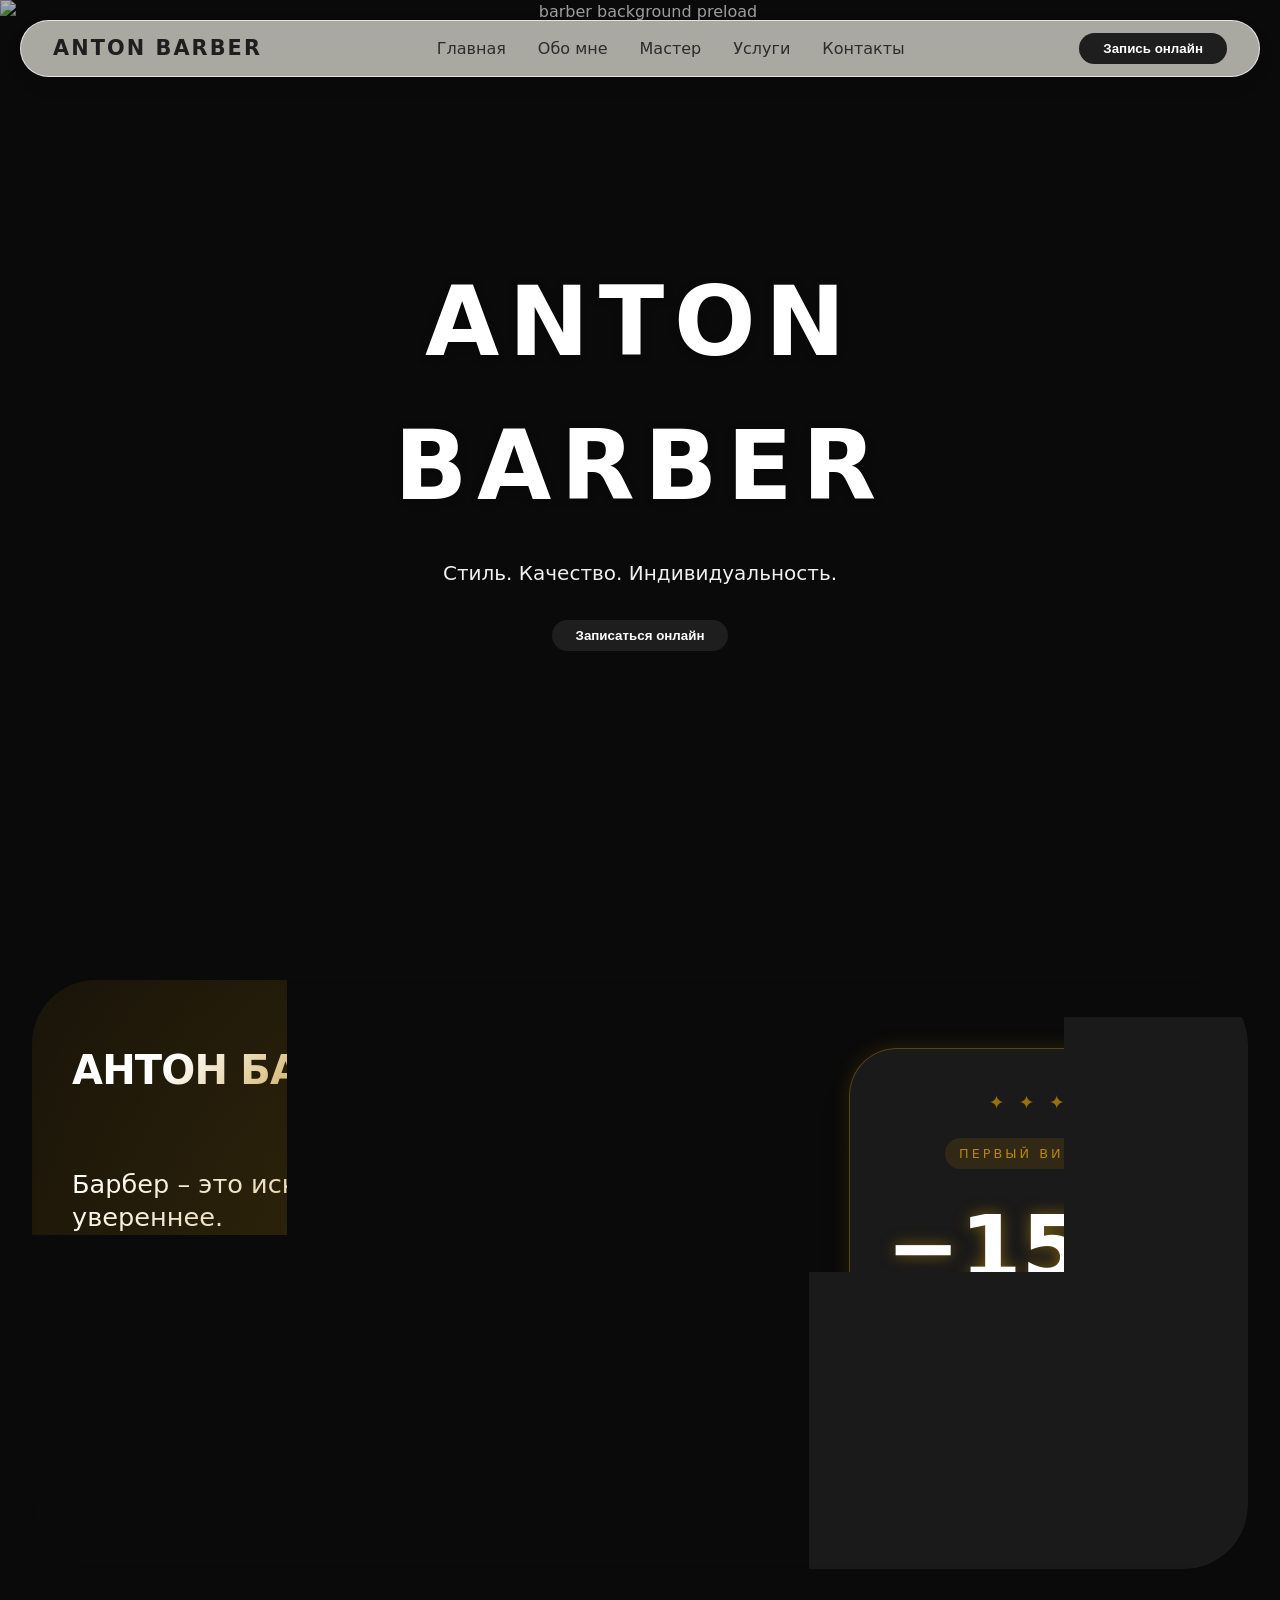
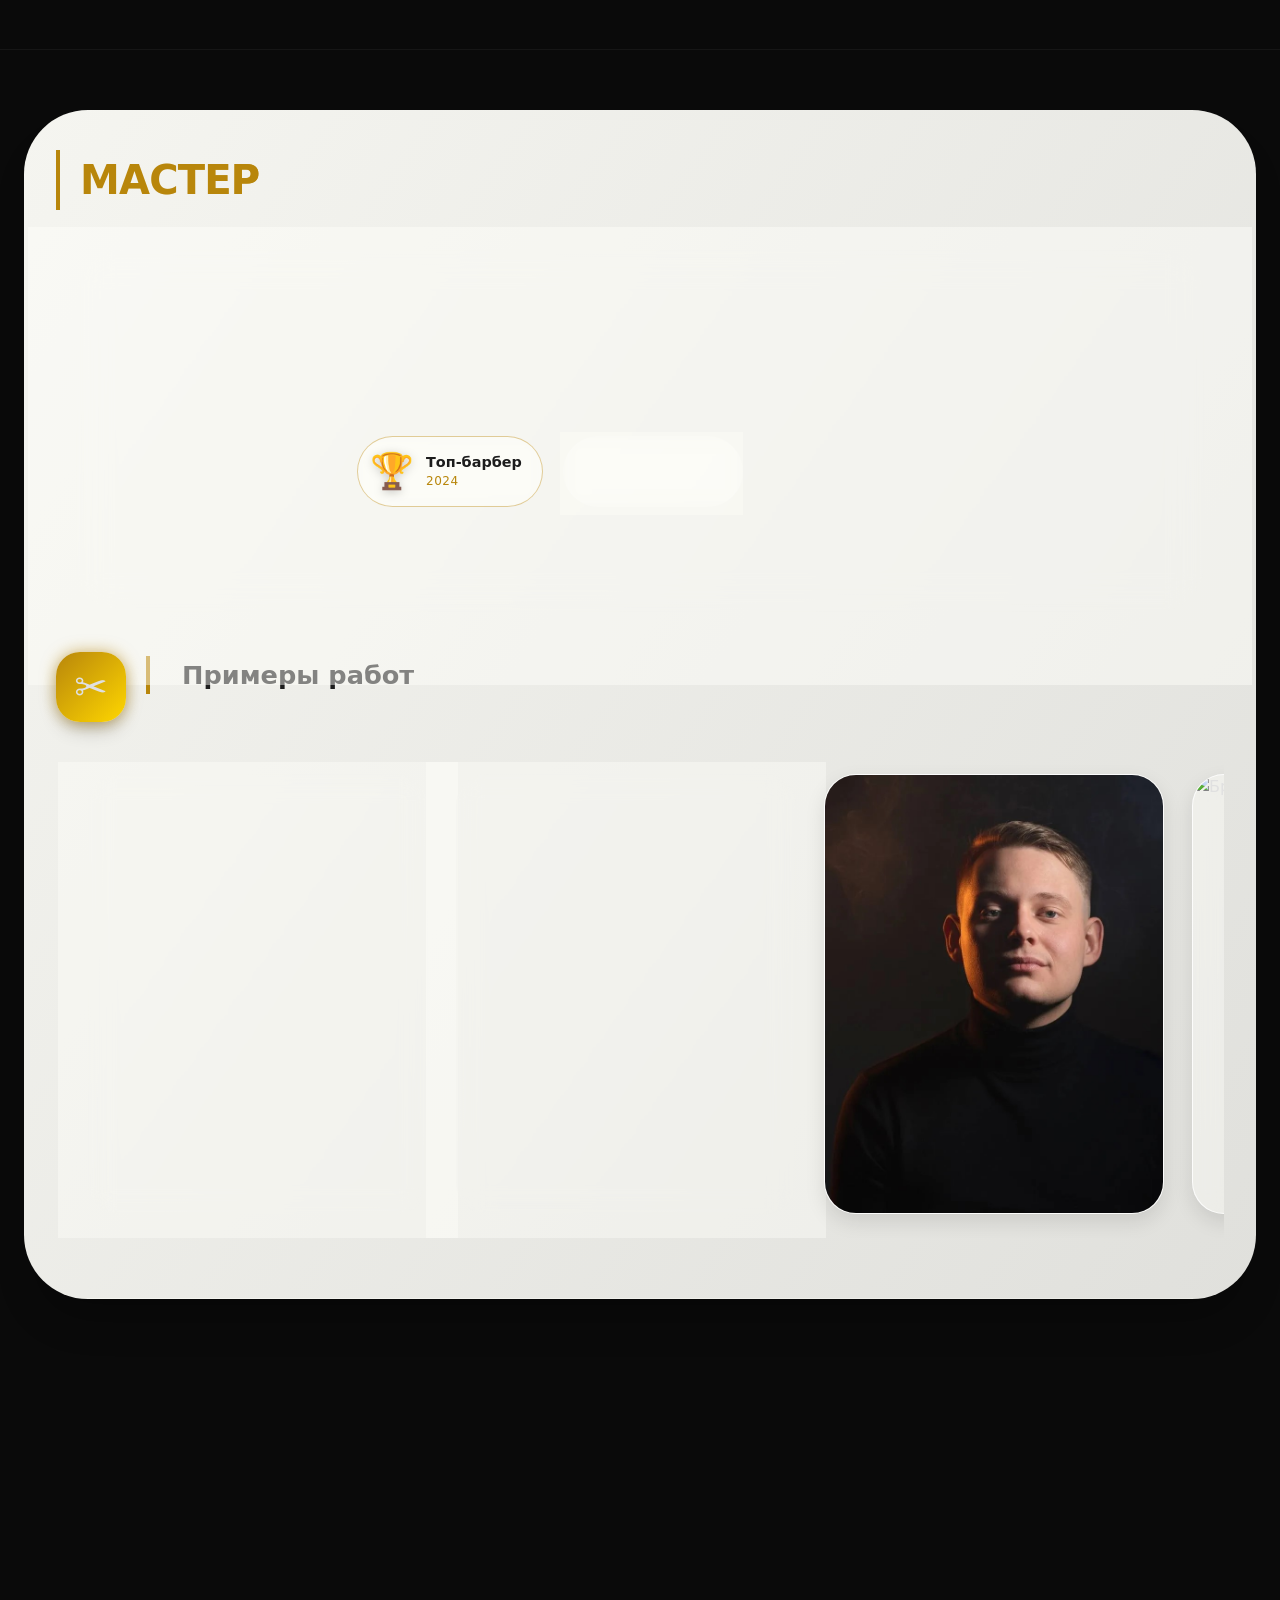
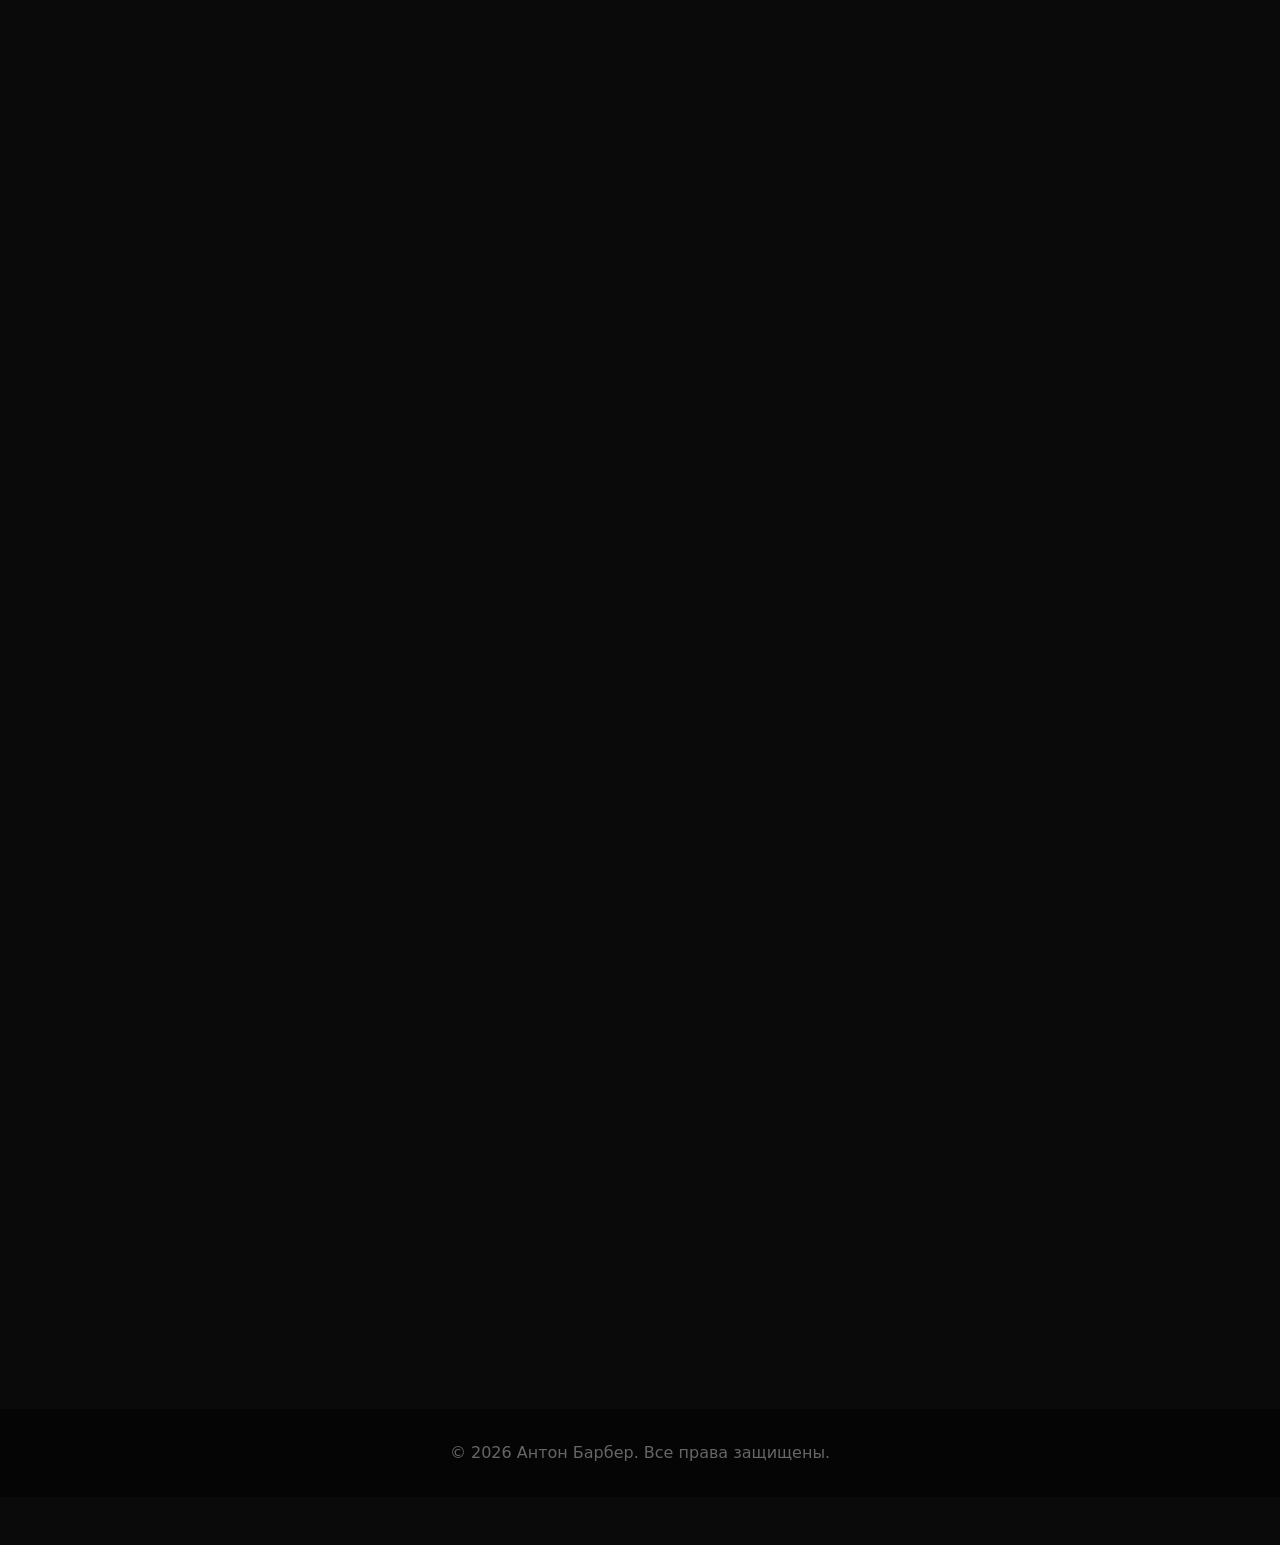
==== index.html @ 04557020 "Весь сайт" ====
<!DOCTYPE html>
<html lang="ru">
<head>
    <meta charset="UTF-8">
    <meta name="viewport" content="width=device-width, initial-scale=1.0, viewport-fit=cover">
    <title>Антон Барбер | Премиум стрижки</title>
    <meta name="description" content="Барбер Антон. Мужская стрижка и барберские услуги в Москве. Запись онлайн.">
    <link rel="preload" as="image" href="assets/images/placeholder.jpg">
    <link rel="stylesheet" href="css/style.css">
</head>
<body>

    <!-- Стеклянный хедер -->
    <nav class="glass-nav">
        <div class="nav-container">
            <div class="logo">ANTON BARBER</div>
            <ul class="nav-links">
                <li><a href="#hero">Главная</a></li>
                <li><a href="#about">Обо мне</a></li>
                <li><a href="#masters">Мастер</a></li>
                <li><a href="#services">Услуги</a></li>
                <li><a href="#contacts">Контакты</a></li>
            </ul>
            <button class="book-nav-btn" id="bookNavBtn">Запись онлайн</button>
        </div>
    </nav>

    <!-- Hero секция с видеофоном -->
    <section class="hero" id="hero">
        <div class="video-container">
            <img class="video-placeholder" src="assets/images/placeholder.jpg" alt="barber background preload">
            <video id="bgVideo" class="video-bg" autoplay loop muted playsinline poster="assets/images/placeholder.jpg">
                <source src="assets/video/barber-bg.mp4" type="video/mp4">
                Ваш браузер не поддерживает видео.
            </video>
        </div>
        <div class="hero-content">
            <h1 class="hero-title">ANTON BARBER</h1>
            <p class="hero-subtitle">Стиль. Качество. Индивидуальность.</p>
            <button class="btn btn-primary book-main-btn">Записаться онлайн</button>
        </div>
    </section>
<!-- Обо мне + скидка -->
<!-- Обо мне + скидка с вау-эффектом -->
<section class="about section" id="about">
    <div class="container">
        <div class="about-vau">
            <div class="about-glow"></div>
            <div class="about-content">
                <div class="about-text">
                    <h2 class="section-title">Антон Барбер</h2>
                    <p class="about-lead">Барбер – это искусство. Моя работа — делать тебя увереннее.</p>
                    <div class="about-details">
                        <p>Каждый день я встречаю разных людей, с разными историями. Моя задача — не просто стрижка, а идеальный образ, который подчеркнёт твою индивидуальность.</p>
                        <p>Я люблю свою работу за то, что она даёт мне возможность помогать людям становиться увереннее. Когда клиент выходит довольным — это лучшая награда.</p>
                        <p>Если ты ищешь своего барбера — я буду рад помочь.</p>
                    </div>
                </div>
                <div class="about-offer-vau">
                    <div class="offer-card">
                        <div class="offer-stars">✦ ✦ ✦</div>
                        <div class="offer-badge">ПЕРВЫЙ ВИЗИТ</div>
                        <div class="offer-number">−15%</div>
                        <div class="offer-text">на любую услугу</div>
                        <div class="offer-expires">акция действует при первом посещении</div>
                        <button class="btn btn-primary book-offer-btn">Записаться →</button>
                    </div>
                </div>
            </div>
        </div>
    </div>
</section>

    <!-- Мастер и портфолио (без текста Антона) -->
    <section class="masters section" id="masters">
        <div class="container">
            <h2 class="section-title">Мастер</h2>
            
            <div id="mastersGrid"></div>
            
        </div>
    </section>

    

    <!-- Услуги и цены -->
    <section class="services section" id="services">
        <div class="container">
            <h2 class="section-title">Услуги и цены</h2>
            <div class="services-grid" id="servicesGrid"></div>
        </div>
    </section>

    <!-- Контакты и карта -->
    <section class="contacts section" id="contacts">
        <div class="container">
            <h2 class="section-title">Контакты</h2>
            <div class="contacts-grid">
                <div class="contacts-info">
                    <p><strong>Адрес:</strong> г. Москва, ул. Тверская, 15</p>
                    <p><strong>Телефон:</strong> <a href="tel:+74951234567">+7 (495) 123-45-67</a></p>
                    <p><strong>Режим работы:</strong> Ежедневно 10:00 – 22:00</p>
                    <p><strong>Instagram:</strong> @anton_barber</p>
                </div>
                <div class="map">
                    <iframe src="https://yandex.ru/map-widget/v1/?um=constructor%3A1234567890&amp;source=constructor" width="100%" height="300" frameborder="0"></iframe>
                </div>
            </div>
        </div>
    </section>

    <footer class="footer">
        <div class="container">
            <p>© 2026 Антон Барбер. Все права защищены.</p>
        </div>
    </footer>

    <script type="module" src="js/main.js"></script>
</body>
</html>
---- css/style.css ----
/* ----- RESET & BASE ----- */
* {
    margin: 0;
    padding: 0;
    box-sizing: border-box;
}

body {
    font-family: 'Inter', system-ui, -apple-system, 'Segoe UI', Roboto, Helvetica, sans-serif;
    background-color: #0a0a0a;
    color: #e0e0e0;
    line-height: 1.5;
}

.container {
    max-width: 1300px;
    margin: 0 auto;
    padding: 0 32px;
}

.section {
    padding: 80px 0;
    border-bottom: 1px solid rgba(255,255,255,0.05);
}

.section-title {
    font-size: 2.5rem;
    margin-bottom: 48px;
    letter-spacing: -0.02em;
    text-transform: uppercase;
    background: linear-gradient(135deg, #fff 30%, #b8860b 90%);
    -webkit-background-clip: text;
    background-clip: text;
    color: transparent;
    display: inline-block;
}

/* ----- СТЕКЛЯННЫЙ НАВБАР ----- */
.glass-nav {
    position: fixed;
    top: 20px;
    left: 20px;
    right: 20px;
    background: rgba(255,255,245,0.65);
    backdrop-filter: blur(16px);
    border-radius: 80px;
    padding: 12px 32px;
    z-index: 200;
    box-shadow: 0 8px 20px rgba(0,0,0,0.05);
    border: 1px solid rgba(255,255,255,0.7);
}
.nav-container {
    display: flex;
    justify-content: space-between;
    align-items: center;
}
.logo {
    font-weight: 700;
    font-size: 1.3rem;
    letter-spacing: 0.1em;
    color: #1e1e1e;
}
.nav-links {
    display: flex;
    gap: 32px;
    list-style: none;
}
.nav-links a {
    text-decoration: none;
    color: #2c2c2c;
    font-weight: 500;
    transition: 0.2s;
}
.nav-links a:hover {
    color: #b8860b;
}
.book-nav-btn, .book-main-btn {
    background: #1e1e1e;
    border: none;
    padding: 8px 24px;
    border-radius: 40px;
    color: #fff;
    font-weight: 600;
    cursor: pointer;
    transition: 0.2s;
}
.book-nav-btn:hover, .book-main-btn:hover {
    background: #b8860b;
    color: #111;
    transform: scale(1.02);
}

/* ----- HERO + ВИДЕО ----- */
.hero {
    position: relative;
    height: 100vh;
    min-height: 600px;
    display: flex;
    align-items: center;
    justify-content: center;
    text-align: center;
    overflow: hidden;
}
.video-container {
    position: absolute;
    top: 0;
    left: 0;
    width: 100%;
    height: 100%;
    z-index: 0;
}
.video-bg {
    width: 100%;
    height: 100%;
    object-fit: cover;
    filter: brightness(0.65) contrast(1.1);
}
.video-placeholder {
    position: absolute;
    width: 100%;
    height: 100%;
    object-fit: cover;
    filter: brightness(0.7);
    z-index: 1;
}
.video-bg {
    z-index: 2;
}
.hero-content {
    position: relative;
    z-index: 10;
    max-width: 800px;
    padding: 0 20px;
    animation: fadeInUp 1.2s ease-out;
}
.hero-title {
    font-size: clamp(3rem, 10vw, 6rem);
    font-weight: 800;
    letter-spacing: 0.1em;
    text-transform: uppercase;
    color: #fff;
    text-shadow: 0 2px 10px rgba(0,0,0,0.3);
}
.hero-subtitle {
    font-size: 1.25rem;
    margin: 20px 0 32px;
    color: #f0f0f0;
    font-weight: 300;
}

/* ----- ОБО МНЕ (текст Антона со стеклом) ----- */
.barber-story {
    background: rgba(255, 255, 250, 0.45);
    backdrop-filter: blur(16px);
    border-radius: 48px;
    padding: 40px;
    border: 1px solid rgba(255, 255, 255, 0.7);
    box-shadow: 0 25px 40px -12px rgba(0, 0, 0, 0.2);
}
.barber-story p {
    font-size: 1.2rem;
    line-height: 1.5;
    color: #1e1e1e;
    margin-bottom: 16px;
}
.barber-story .signature {
    text-align: right;
    font-weight: 600;
    color: #b8860b;
    margin-top: 20px;
    font-size: 1.2rem;
}

/* ----- СЕКЦИЯ МАСТЕРА (светлый стеклянный фон) ----- */
.masters {
    background: linear-gradient(125deg, #f5f5f0 0%, #e0e0dc 100%);
    border-radius: 64px;
    margin: 60px 24px;
    padding: 40px 0 60px;
    box-shadow: 0 30px 40px -15px rgba(0,0,0,0.3);
}

.masters .section-title {
    color: #b8860b;
    border-left: 4px solid #b8860b;
    padding-left: 20px;
    margin-bottom: 40px;
}

/* Карточка мастера (стекло) */
.master-card {
    display: flex;
    flex-wrap: wrap;
    gap: 40px;
    background: rgba(255, 255, 250, 0.45);
    backdrop-filter: blur(16px);
    border-radius: 48px;
    padding: 40px;
    margin: 0 20px 40px 20px;
    border: 1px solid rgba(255, 255, 255, 0.7);
    box-shadow: 0 25px 40px -12px rgba(0, 0, 0, 0.2);
    transition: transform 0.3s;
}
.master-card:hover {
    transform: translateY(-5px);
    background: rgba(255, 255, 250, 0.6);
}
.master-avatar {
    flex-shrink: 0;
    width: 200px;
    height: 260px;
}
.master-avatar img {
    width: 100%;
    height: 100%;
    object-fit: cover;
    border-radius: 120px;
    border: 3px solid rgba(255, 245, 220, 0.9);
    box-shadow: 0 15px 25px -8px rgba(0,0,0,0.2);
}
.master-details {
    flex: 1;
}
.master-details h3 {
    font-size: 2rem;
    margin: 0 0 8px;
    color: #1c1c1c;
}
.master-specialty {
    color: #b26200;
    font-size: 1.2rem;
    font-weight: 600;
    margin-bottom: 12px;
}
.master-exp {
    color: #2e2e2e;
    margin-bottom: 24px;
}
.book-master-btn {
    background: #1e1e1e;
    color: #faf9f7;
    border-radius: 60px;
    padding: 12px 36px;
    border: none;
    font-weight: 600;
    cursor: pointer;
    transition: 0.25s;
}
.book-master-btn:hover {
    background: #b8860b;
    color: #111;
    transform: scale(1.02);
}

/* ----- ГОРИЗОНТАЛЬНАЯ ГАЛЕРЕЯ (портфолио) ----- */
.portfolio-horizontal {
    margin: 0;
    width: 100%;
}
.portfolio-title {
    font-size: 1.6rem;
    color: #1e1e1e;
    border-left: 4px solid #b8860b;
    padding-left: 32px;
    margin-bottom: 24px;
}
.portfolio-scroll {
    width: 100%;
    overflow-x: auto;
    overflow-y: hidden;
    -webkit-overflow-scrolling: touch;
    scrollbar-width: thin;
    scrollbar-color: #b8860b #e0e0dc;
}
.portfolio-scroll::-webkit-scrollbar {
    height: 6px;
}
.portfolio-scroll::-webkit-scrollbar-track {
    background: #e0e0dc;
    border-radius: 10px;
}
.portfolio-scroll::-webkit-scrollbar-thumb {
    background: #b8860b;
    border-radius: 10px;
}
.portfolio-track {
    display: flex;
    gap: 28px;
    padding: 12px 32px 24px 32px;
}
.portfolio-slide {
    flex: 0 0 auto;
    width: 340px;
    height: 440px;
    border-radius: 32px;
    overflow: hidden;
    background: rgba(255, 255, 250, 0.4);
    backdrop-filter: blur(12px);
    border: 1px solid rgba(255, 255, 255, 0.8);
    cursor: pointer;
    transition: all 0.35s cubic-bezier(0.2, 0.9, 0.4, 1.1);
    transform: translateY(0);
    box-shadow: 0 8px 20px rgba(0, 0, 0, 0.1);
}
.portfolio-slide:hover {
    transform: translateY(-8px) scale(1.02);
    box-shadow: 0 25px 35px -12px rgba(0, 0, 0, 0.3), 0 0 0 1px rgba(184, 134, 11, 0.2);
    background: rgba(255, 255, 250, 0.6);
    border-color: rgba(184, 134, 11, 0.4);
}
.portfolio-slide img {
    width: 100%;
    height: 100%;
    object-fit: cover;
    transition: transform 0.4s ease;
}
.portfolio-slide:hover img {
    transform: scale(1.03);
}

/* ----- УСЛУГИ (СВЕТЛЫЕ СТЕКЛЯННЫЕ КАРТОЧКИ) ----- */
.services-grid {
    display: grid;
    grid-template-columns: repeat(auto-fill, minmax(300px, 1fr));
    gap: 30px;
    margin-top: 20px;
}

.service-card {
    position: relative;           
    background: rgba(255, 255, 250, 0.45);
    backdrop-filter: blur(16px);
    border-radius: 32px;
    overflow: hidden;
    transition: transform 0.3s, box-shadow 0.3s;
    border: 1px solid rgba(255, 255, 255, 0.7);
    box-shadow: 0 15px 30px -12px rgba(0, 0, 0, 0.2);
}

.service-card:hover {
    transform: translateY(-8px);
    box-shadow: 0 25px 40px -12px rgba(0, 0, 0, 0.3);
    background: rgba(255, 255, 250, 0.6);
    border-color: rgba(184, 134, 11, 0.5);
}

.service-img {
    width: 100%;
    /* height: 220px; */
    object-fit: cover; /* не обрезает, а вписывает без искажений */
    display: block;
    transition: transform 0.4s;
}

.service-card:hover .service-img {
    transform: scale(1.02);
}

.service-info {
    position: relative;
    padding: 20px 20px 24px;
    background: rgba(255, 255, 250, 0.3);
    border-top: 1px solid rgba(255, 255, 255, 0.5);
    transition: background 0.3s;
}

.service-info::before {
    content: '';
    position: absolute;
    top: 0;
    left: 0;
    right: 0;
    bottom: 0;
    background: linear-gradient(to bottom, rgba(255,255,250,0.4) 0%, rgba(255,255,250,0) 80%);
    backdrop-filter: blur(12px);
    mask: linear-gradient(to bottom, black 0%, transparent 100%);
    -webkit-mask: linear-gradient(to bottom, black 0%, transparent 100%);
    pointer-events: none;
    z-index: 0;
}

.service-info * {
    position: relative;
    z-index: 1;
}

.service-card:hover .service-info {
    background: rgba(255, 255, 250, 0.35);
    backdrop-filter: blur(16px);
}

.service-card h3 {
    font-size: 1.5rem;
    margin-bottom: 8px;
    color: #1c1c1c;
    font-weight: 700;
}

.service-info__block{
    display: flex;
}

.service-price {
    font-size: 1.8rem;
    font-weight: 800;
    color: #b8860b;
    margin: 8px 24px 5px;
}

.service-duration {
    font-size: 1.6rem;
    color: #2e2e2e;
    display: flex;
    align-items: center;
    gap: 14px;
    margin-bottom: 20px;
}

.service-duration::before {
    content: "⏱";
    font-size: 2rem;
    color: #b8860b;
}

.service-card .btn {
    width: 100%;
    background: #1e1e1e;
    color: #faf9f7;
    border-radius: 60px;
    padding: 12px;
    font-weight: 600;
    border: none;
    cursor: pointer;
    transition: 0.25s;
}

.service-card .btn:hover {
    background: #b8860b;
    color: #111;
    transform: scale(1.02);
}

/* ----- КОНТАКТЫ ----- */
.contacts-grid {
    display: grid;
    grid-template-columns: 1fr 1fr;
    gap: 40px;
    background: rgba(255,255,245,0.1);
    backdrop-filter: blur(4px);
    border-radius: 40px;
    padding: 32px;
}
.contacts-info a {
    color: #b8860b;
    text-decoration: none;
}
.map iframe {
    border-radius: 24px;
}

/* ----- ФУТЕР ----- */
.footer {
    text-align: center;
    padding: 32px 0;
    background: #050505;
    color: #666;
}

/* ----- АНИМАЦИИ ----- */
@keyframes fadeInUp {
    from {
        opacity: 0;
        transform: translateY(30px);
    }
    to {
        opacity: 1;
        transform: translateY(0);
    }
}

/* ----- АДАПТИВ ----- */
@media (max-width: 768px) {
    .container {
        padding: 0 20px;
    }
    .section {
        padding: 60px 0;
    }
    .section-title {
        font-size: 2rem;
    }
    .glass-nav {
        padding: 8px 20px;
    }
    .nav-links {
        display: none;
    }
    .logo {
        font-size: 1rem;
    }
    .master-card {
        flex-direction: column;
        text-align: center;
        padding: 30px;
        margin: 0 12px 32px;
    }
    .master-avatar {
        width: 180px;
        height: 260px;
        margin: 0 auto;
    }
    .portfolio-track {
        padding: 12px 20px 24px 20px;
        gap: 16px;
    }
    .portfolio-slide {
        width: 260px;
        height: 340px;
    }
    .services-grid {
        grid-template-columns: 1fr;
    }
    .contacts-grid {
        grid-template-columns: 1fr;
    }
    .barber-story {
        padding: 24px;
    }
    .barber-story p {
        font-size: 1rem;
    }
}

/* ----- СЕКЦИЯ ОБО МНЕ — ВАУ ЭФФЕКТ ----- */
.about-vau {
    position: relative;
    background: radial-gradient(circle at 20% 50%, rgba(184,134,11,0.08) 0%, rgba(0,0,0,0) 70%);
    border-radius: 64px;
    padding: 60px 40px;
    overflow: hidden;
    backdrop-filter: blur(2px);
    transition: all 0.5s ease;
}

.about-glow {
    position: absolute;
    top: -50%;
    left: -50%;
    width: 200%;
    height: 200%;
    background: radial-gradient(circle, rgba(184,134,11,0.2) 0%, rgba(0,0,0,0) 70%);
    animation: slowRotate 20s linear infinite;
    pointer-events: none;
    z-index: 0;
}

@keyframes slowRotate {
    from { transform: rotate(0deg); }
    to { transform: rotate(360deg); }
}

.about-content {
    position: relative;
    z-index: 2;
    display: flex;
    flex-wrap: wrap;
    gap: 60px;
    justify-content: space-between;
    align-items: center;
}

.about-text {
    flex: 2;
    min-width: 280px;
}

.about-lead {
    font-size: 1.6rem;
    font-weight: 500;
    background: linear-gradient(135deg, #fff, #b8860b);
    -webkit-background-clip: text;
    background-clip: text;
    color: transparent;
    margin: 20px 0 30px;
    line-height: 1.3;
}

.about-details p {
    font-size: 1.1rem;
    color: #ccc;
    margin-bottom: 20px;
    line-height: 1.5;
}

/* Карточка скидки — вау */
.about-offer-vau {
    flex: 1;
    min-width: 280px;
    perspective: 1000px;
}

.offer-card {
    background: rgba(30,30,30,0.8);
    backdrop-filter: blur(12px);
    border-radius: 48px;
    padding: 40px 30px;
    text-align: center;
    border: 1px solid rgba(184,134,11,0.4);
    box-shadow: 0 30px 40px -20px rgba(0,0,0,0.5), 0 0 20px rgba(184,134,11,0.2);
    transform-style: preserve-3d;
    transition: transform 0.4s ease, box-shadow 0.4s;
}

.offer-card:hover {
    transform: translateY(-10px) rotateY(2deg);
    box-shadow: 0 40px 60px -20px rgba(0,0,0,0.6), 0 0 30px rgba(184,134,11,0.4);
    border-color: rgba(184,134,11,0.8);
}

.offer-stars {
    font-size: 1.2rem;
    letter-spacing: 4px;
    color: #b8860b;
    margin-bottom: 20px;
    opacity: 0.8;
}

.offer-badge {
    font-size: 0.8rem;
    text-transform: uppercase;
    letter-spacing: 3px;
    color: #b8860b;
    background: rgba(184,134,11,0.15);
    display: inline-block;
    padding: 6px 14px;
    border-radius: 40px;
    margin-bottom: 20px;
}

.offer-number {
    font-size: 5.5rem;
    font-weight: 800;
    color: #fff;
    line-height: 1;
    text-shadow: 0 0 15px rgba(184,134,11,0.6);
    margin: 15px 0;
}

.offer-text {
    font-size: 1.3rem;
    color: #ddd;
    margin-bottom: 20px;
}

.offer-expires {
    font-size: 0.7rem;
    color: #888;
    margin-bottom: 30px;
    text-transform: uppercase;
    letter-spacing: 1px;
}

.book-offer-btn {
    background: #b8860b;
    color: #0a0a0a;
    padding: 12px 32px;
    border-radius: 60px;
    font-weight: 700;
    transition: 0.3s;
    border: none;
    cursor: pointer;
}

.book-offer-btn:hover {
    background: #daa520;
    transform: scale(1.03);
    box-shadow: 0 0 20px rgba(184,134,11,0.5);
}

/* Адаптив */
@media (max-width: 768px) {
    .about-vau {
        padding: 40px 20px;
    }
    .about-content {
        flex-direction: column;
        gap: 40px;
    }
    .offer-number {
        font-size: 4rem;
    }
    .about-lead {
        font-size: 1.3rem;
    }
}

/* ===== ИКОНКА В ЗАГОЛОВКЕ МОИХ РАБОТ ===== */
.section-header {
    display: flex;
    align-items: center;
    gap: 20px;
    margin-bottom: 40px;
    flex-wrap: wrap;
}

.icon-glow {
    position: relative;
    display: inline-flex;
    align-items: center;
    justify-content: center;
}

.master-icon {
    width: 70px;
    height: 70px;
    background: linear-gradient(135deg, #b8860b, #ffd700);
    border-radius: 24px;
    display: flex;
    align-items: center;
    justify-content: center;
    font-size: 2.5rem;
    box-shadow: 0 0 15px rgba(184,134,11,0.6), 0 10px 20px -5px rgba(0,0,0,0.3);
    transition: transform 0.3s, box-shadow 0.3s;
}

.icon-glow:hover .master-icon {
    transform: scale(1.05) rotate(5deg);
    box-shadow: 0 0 25px rgba(255,215,0,0.8);
}

/* ===== ДВЕ КРУТЫЕ ИКОНКИ В КАРТОЧКЕ МАСТЕРА ===== */
.master-badges {
    display: flex;
    gap: 20px;
    margin: 20px 0 25px;
    flex-wrap: wrap;
}

.badge {
    display: flex;
    align-items: center;
    gap: 12px;
    background: rgba(255, 255, 250, 0.35);
    backdrop-filter: blur(8px);
    padding: 8px 20px 8px 12px;
    border-radius: 60px;
    border: 1px solid rgba(184, 134, 11, 0.4);
    transition: all 0.3s;
}

.badge:hover {
    background: rgba(255, 255, 250, 0.6);
    transform: translateY(-3px);
    box-shadow: 0 8px 20px rgba(0,0,0,0.1);
    border-color: #b8860b;
}

.badge-icon {
    font-size: 2.2rem;
    filter: drop-shadow(0 2px 5px rgba(0,0,0,0.2));
}

.badge-text {
    font-weight: 600;
    color: #1c1c1c;
    line-height: 1.3;
    font-size: 0.9rem;
}

.badge-text span {
    font-size: 0.75rem;
    color: #b8860b;
    font-weight: 500;
    letter-spacing: 0.5px;
}
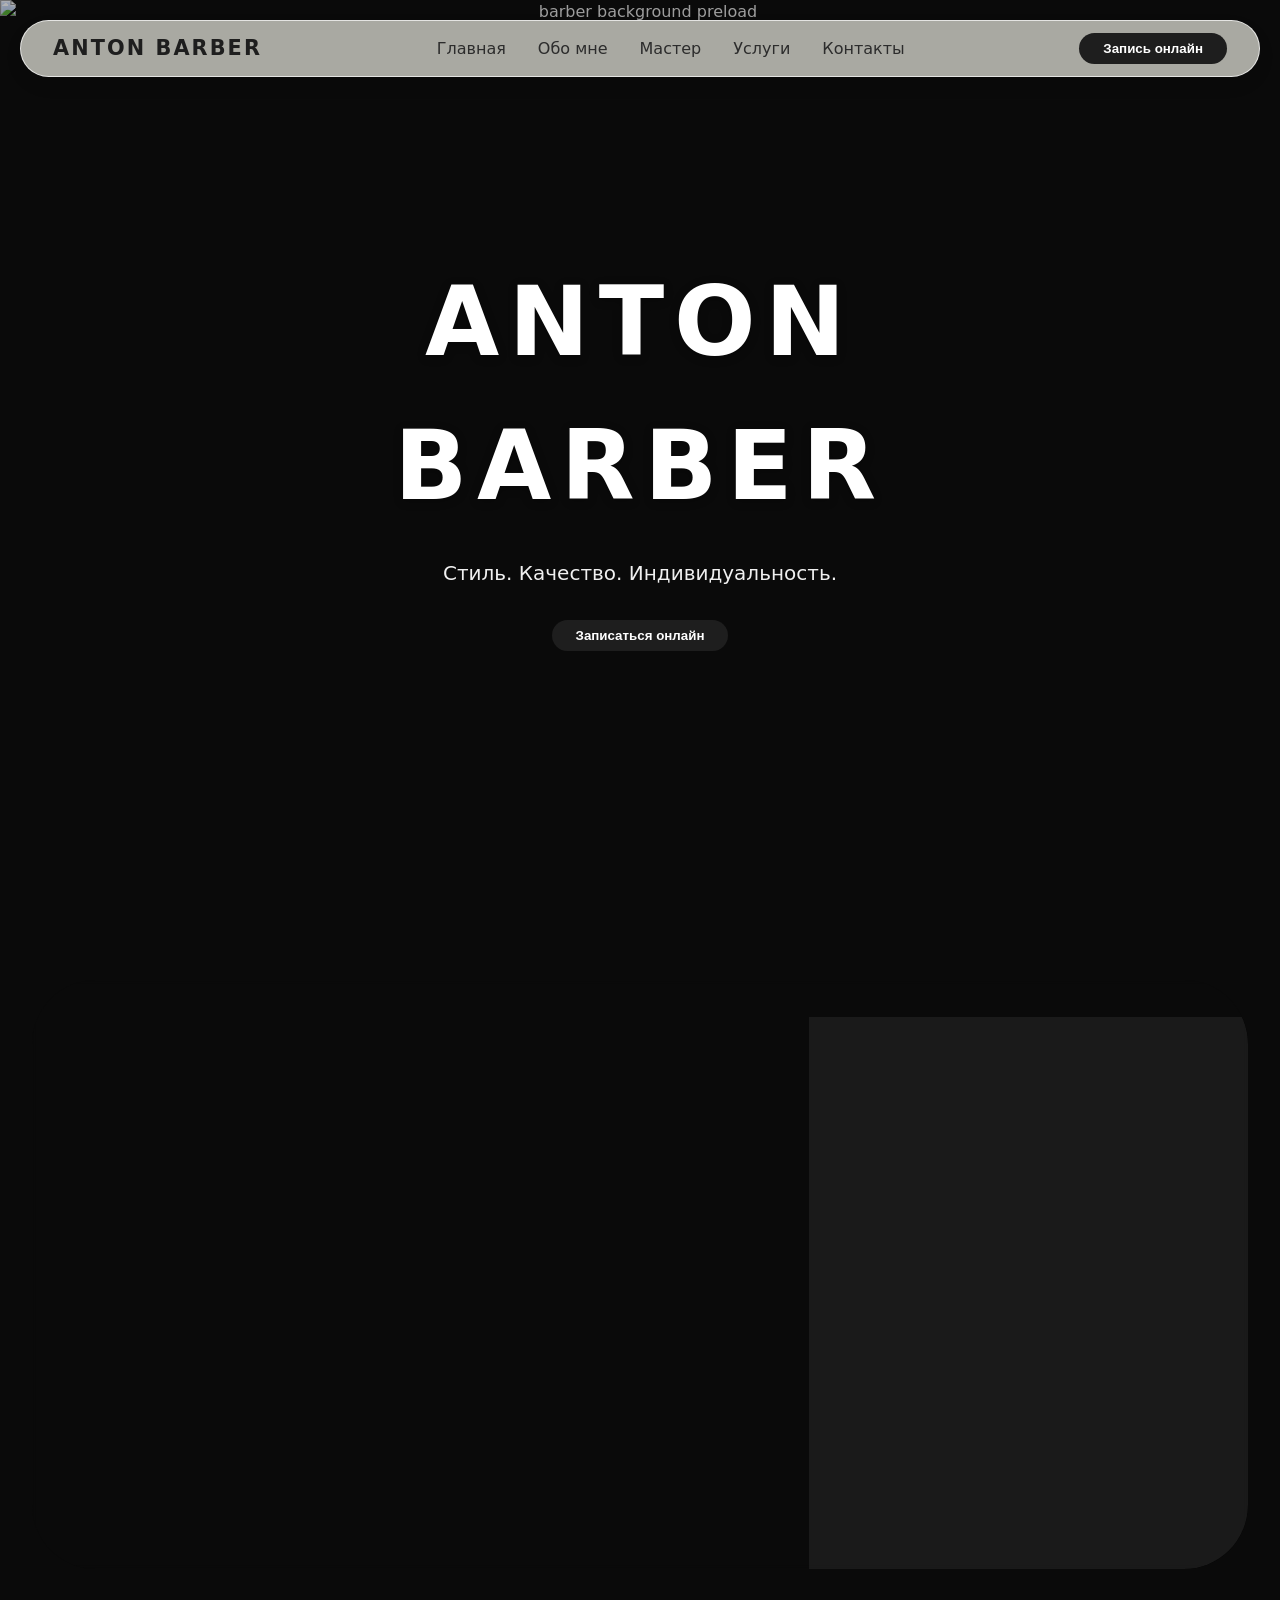
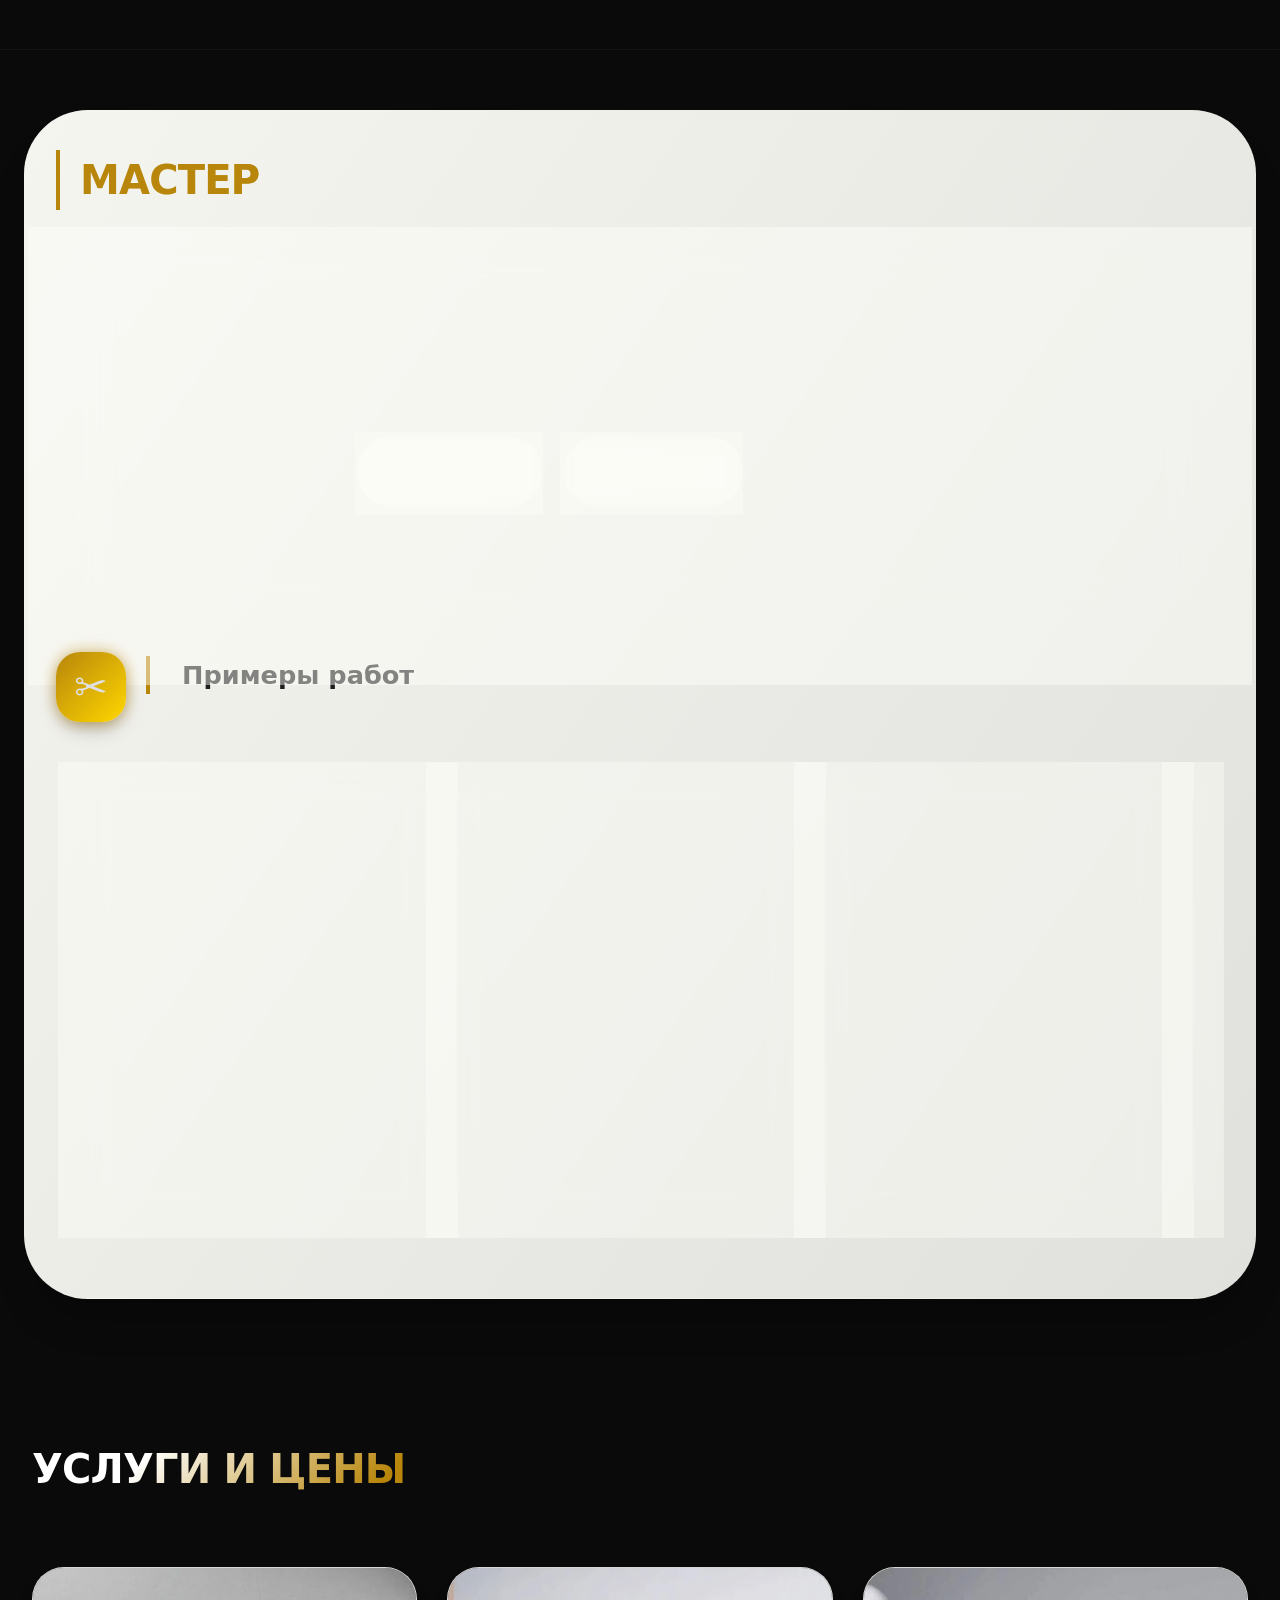
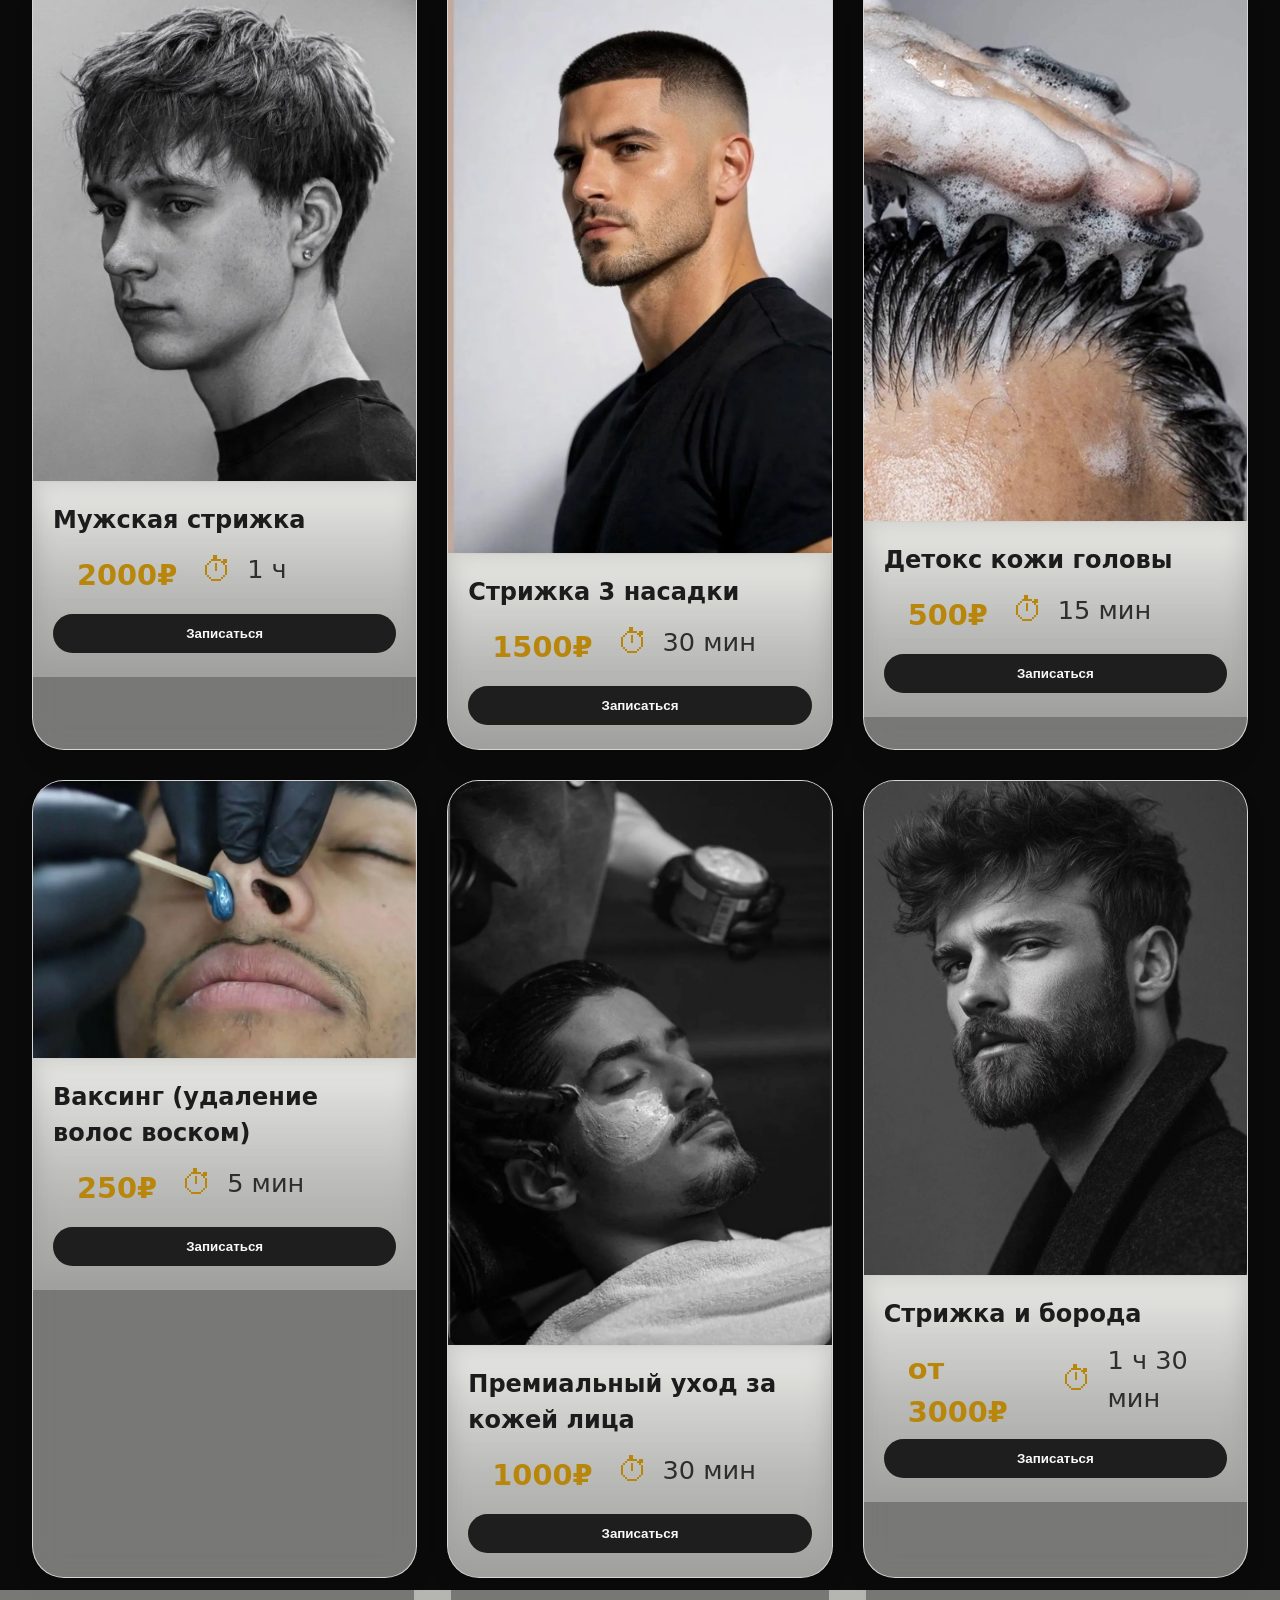
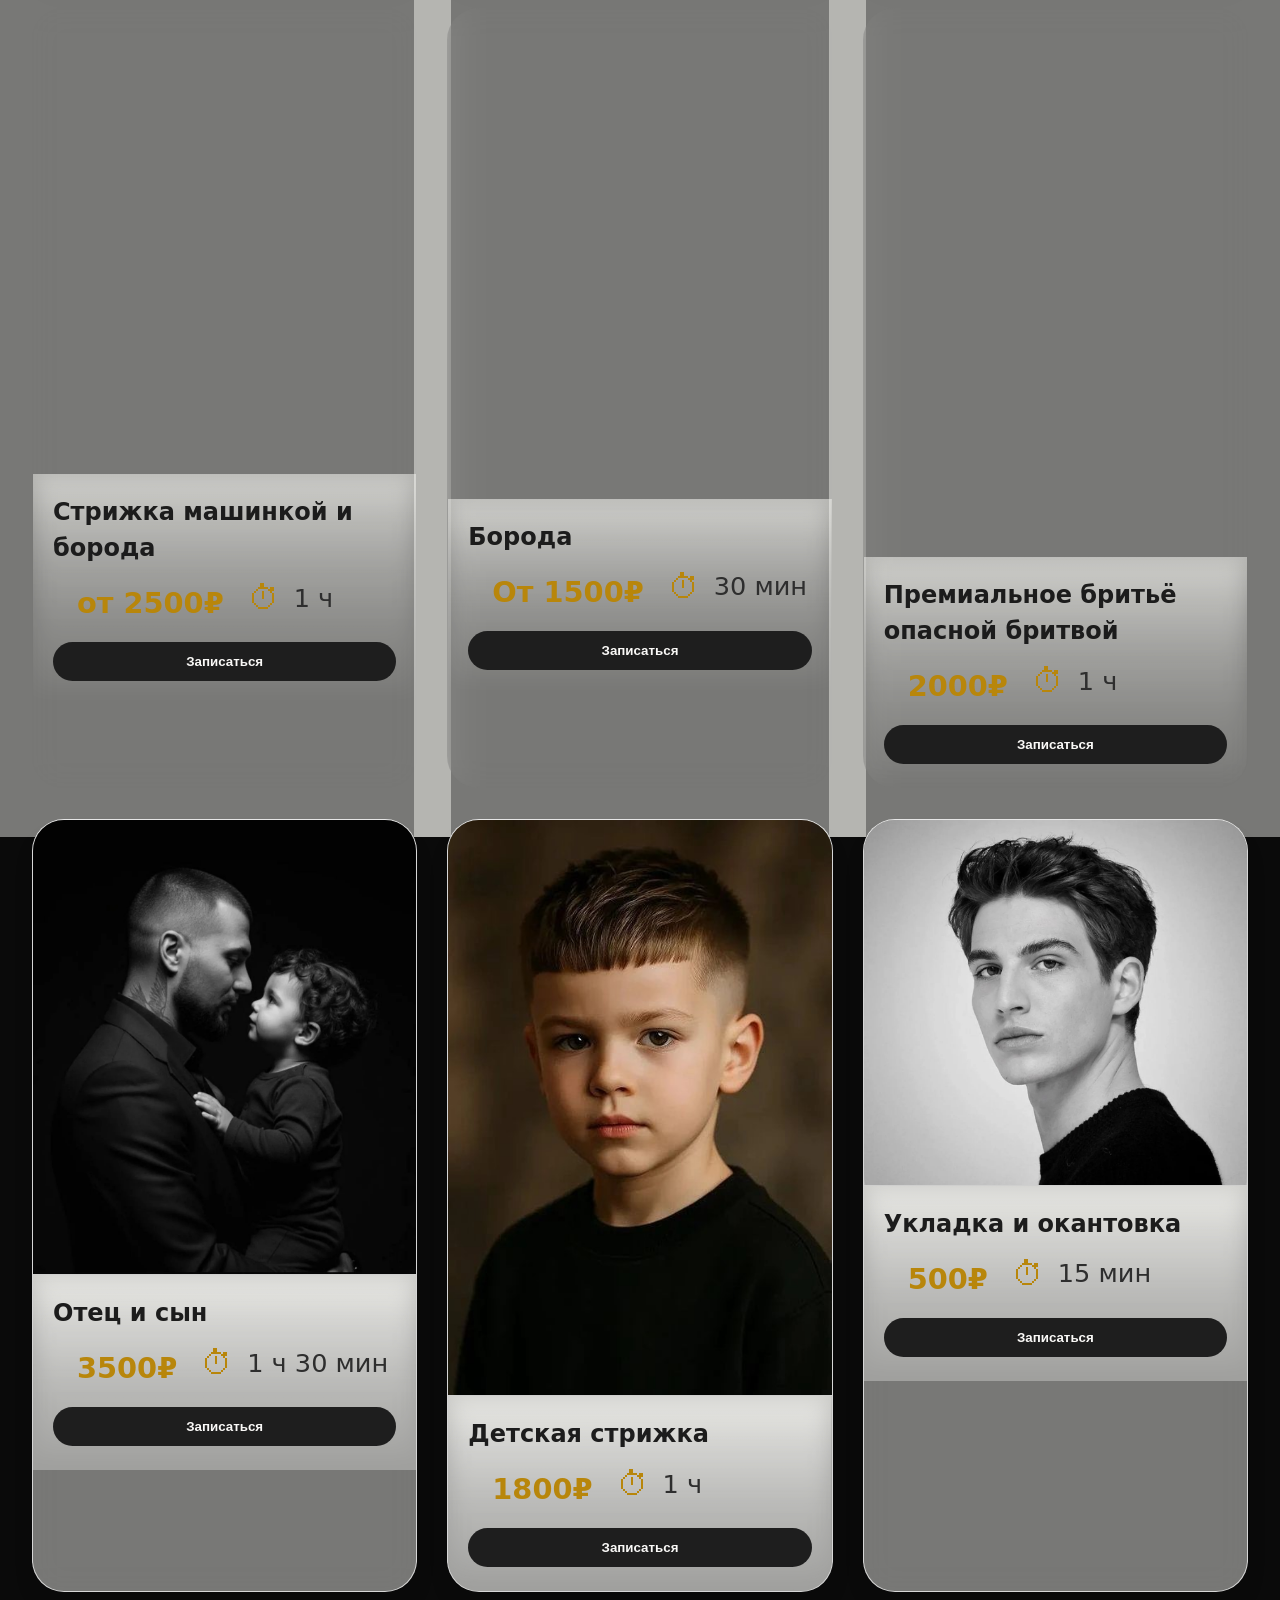
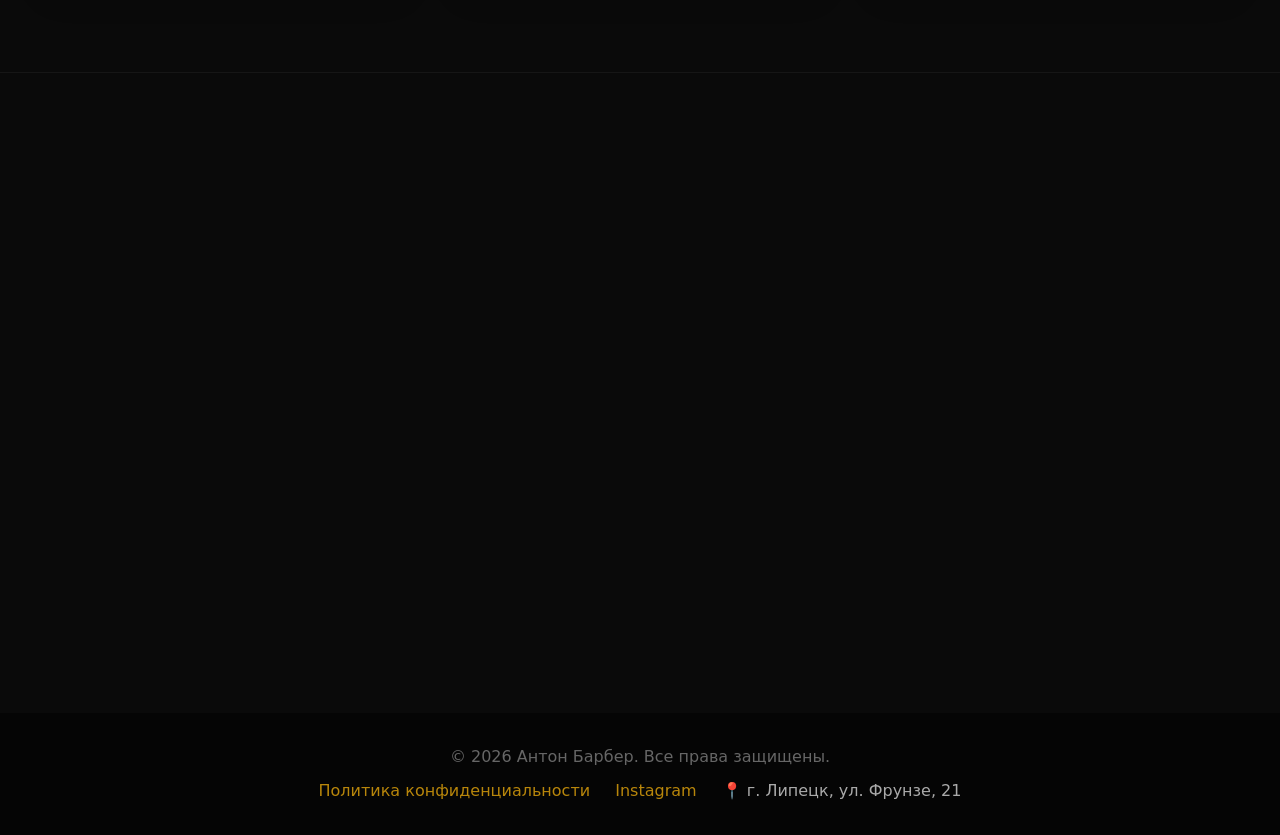
==== commit 3b0cfc59: "Добавлена политика конфиденциальности, исправлены контакты (адрес, телефон, Instagram), обновлены ст" ====
--- a/index.html
+++ b/index.html
@@ -91,29 +91,35 @@
         </div>
     </section>
 
-    <!-- Контакты и карта -->
-    <section class="contacts section" id="contacts">
-        <div class="container">
-            <h2 class="section-title">Контакты</h2>
-            <div class="contacts-grid">
-                <div class="contacts-info">
-                    <p><strong>Адрес:</strong> г. Москва, ул. Тверская, 15</p>
-                    <p><strong>Телефон:</strong> <a href="tel:+74951234567">+7 (495) 123-45-67</a></p>
-                    <p><strong>Режим работы:</strong> Ежедневно 10:00 – 22:00</p>
-                    <p><strong>Instagram:</strong> @anton_barber</p>
-                </div>
-                <div class="map">
-                    <iframe src="https://yandex.ru/map-widget/v1/?um=constructor%3A1234567890&amp;source=constructor" width="100%" height="300" frameborder="0"></iframe>
-                </div>
+  <!-- Контакты и карта -->
+<section class="contacts section" id="contacts">
+    <div class="container">
+        <h2 class="section-title">Контакты</h2>
+        <div class="contacts-grid">
+            <div class="contacts-info">
+                <p><strong>Адрес:</strong> г. Липецк, ул. Фрунзе, дом 21</p>
+                <p><strong>Телефон:</strong> <a href="tel:+89997504536">8 (999) 750-45-36</a></p>
+                <p><strong>Режим работы:</strong> Ежедневно 10:00 – 22:00</p>
+                <p><strong>Instagram:</strong> <a href="https://instagram.com/bar.baros48" target="_blank">@bar.baros48</a></p>
+            </div>
+            <div class="map">
+                <!-- Яндекс карта с адресом: Липецк, ул. Фрунзе, 21 -->
+                <iframe src="https://yandex.ru/map-widget/v1/?ll=39.5718,52.6091&z=17&pt=39.5718,52.6091&what=search?text=Липецк, ул. Фрунзе, 21" width="100%" height="300" frameborder="0" style="border-radius: 24px;"></iframe>
             </div>
         </div>
-    </section>
+    </div>
+</section>
 
     <footer class="footer">
-        <div class="container">
-            <p>© 2026 Антон Барбер. Все права защищены.</p>
-        </div>
-    </footer>
+    <div class="container">
+        <p>© 2026 Антон Барбер. Все права защищены.</p>
+        <p style="margin-top: 10px;">
+            <a href="policy.html" style="color: #b8860b; text-decoration: none; margin-right: 20px;">Политика конфиденциальности</a>
+            <a href="https://instagram.com/bar.baros48" target="_blank" style="color: #b8860b; text-decoration: none; margin-right: 20px;">Instagram</a>
+            <span style="color: #aaa;">📍 г. Липецк, ул. Фрунзе, 21</span>
+        </p>
+    </div>
+</footer>
 
     <script type="module" src="js/main.js"></script>
 </body>
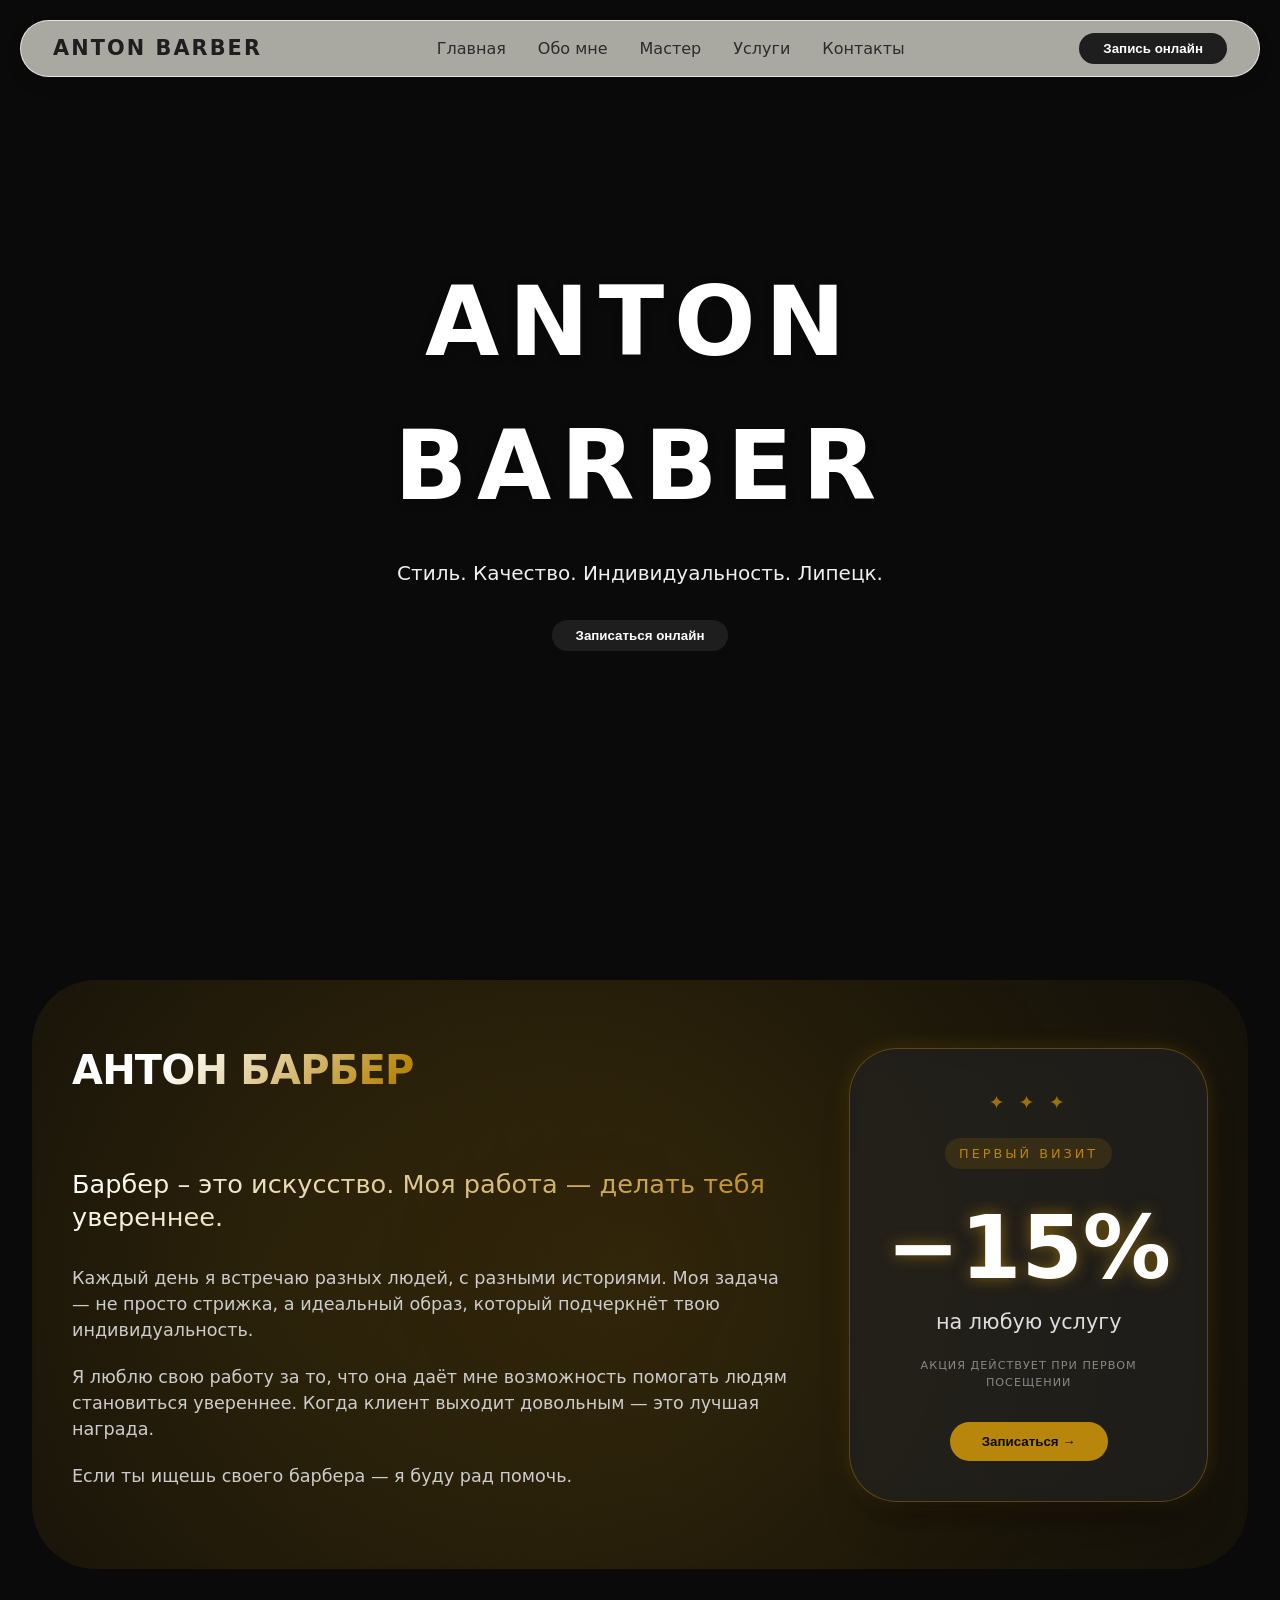
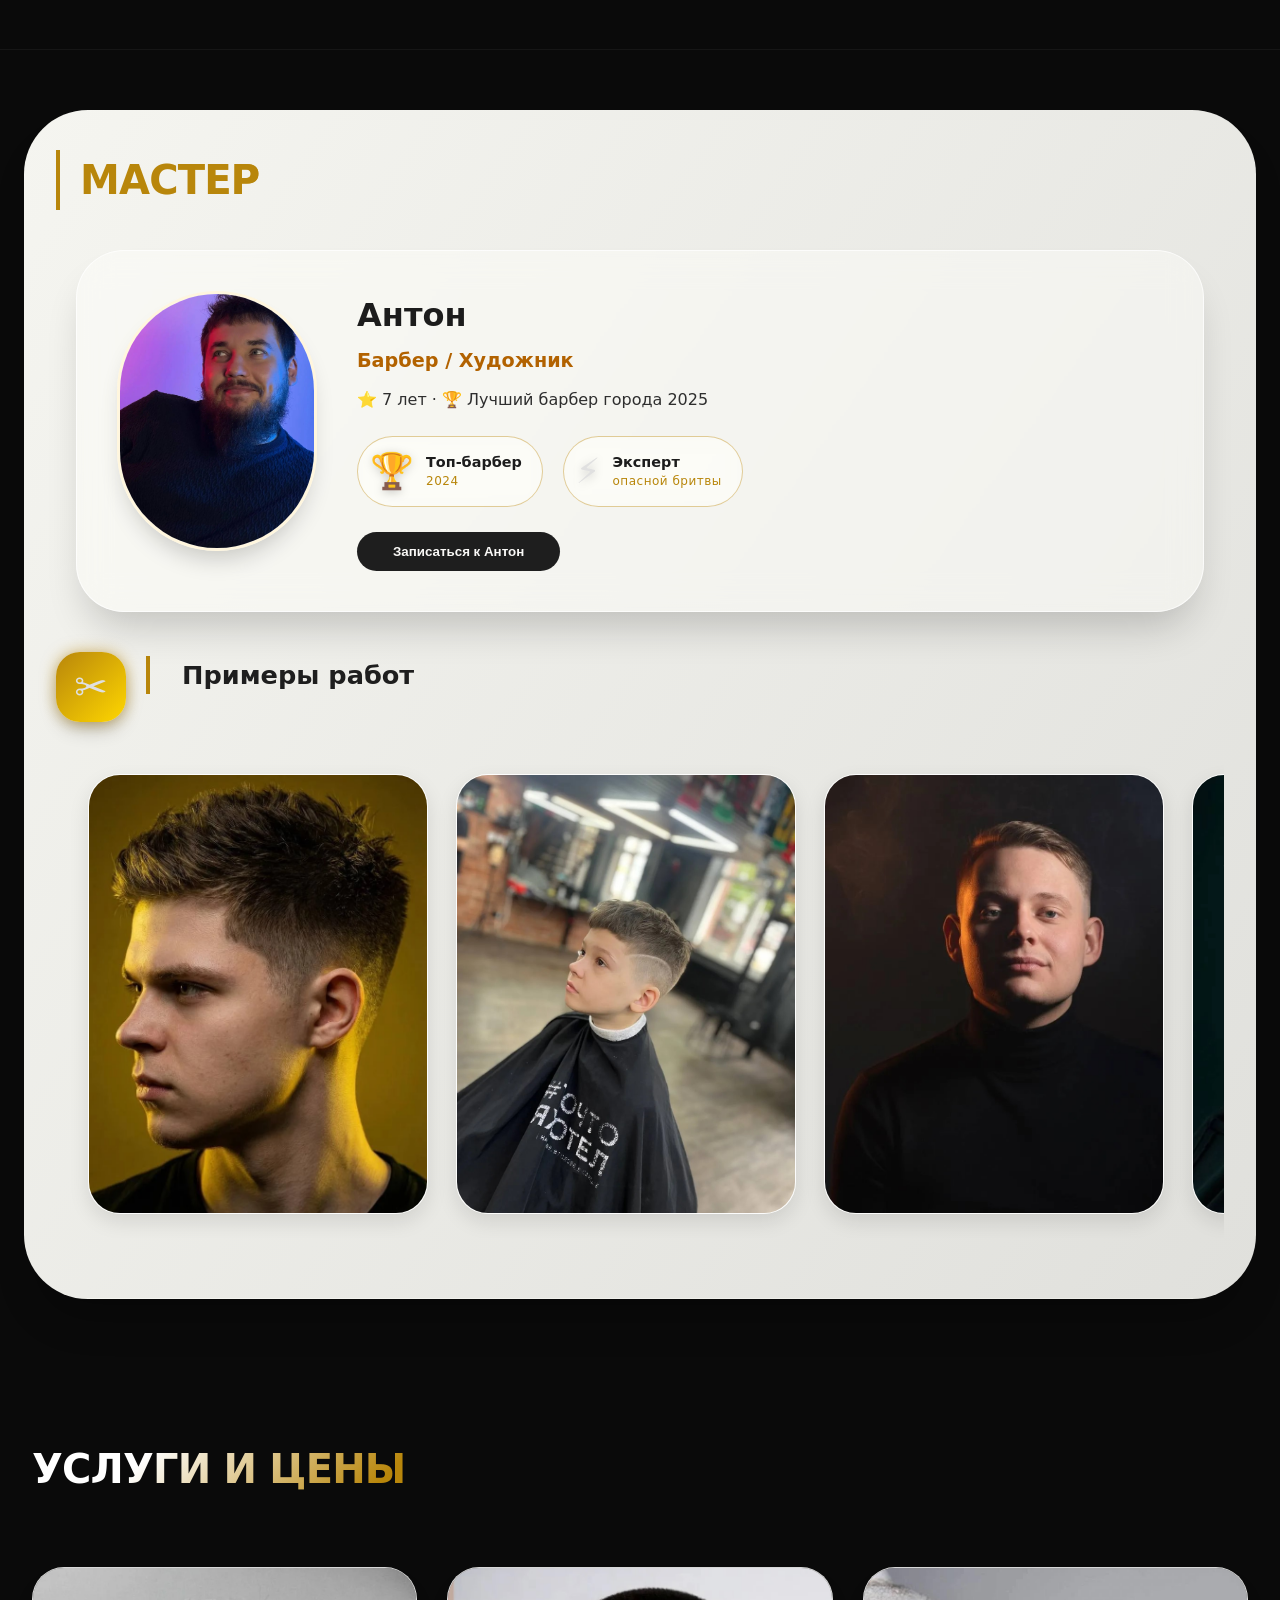
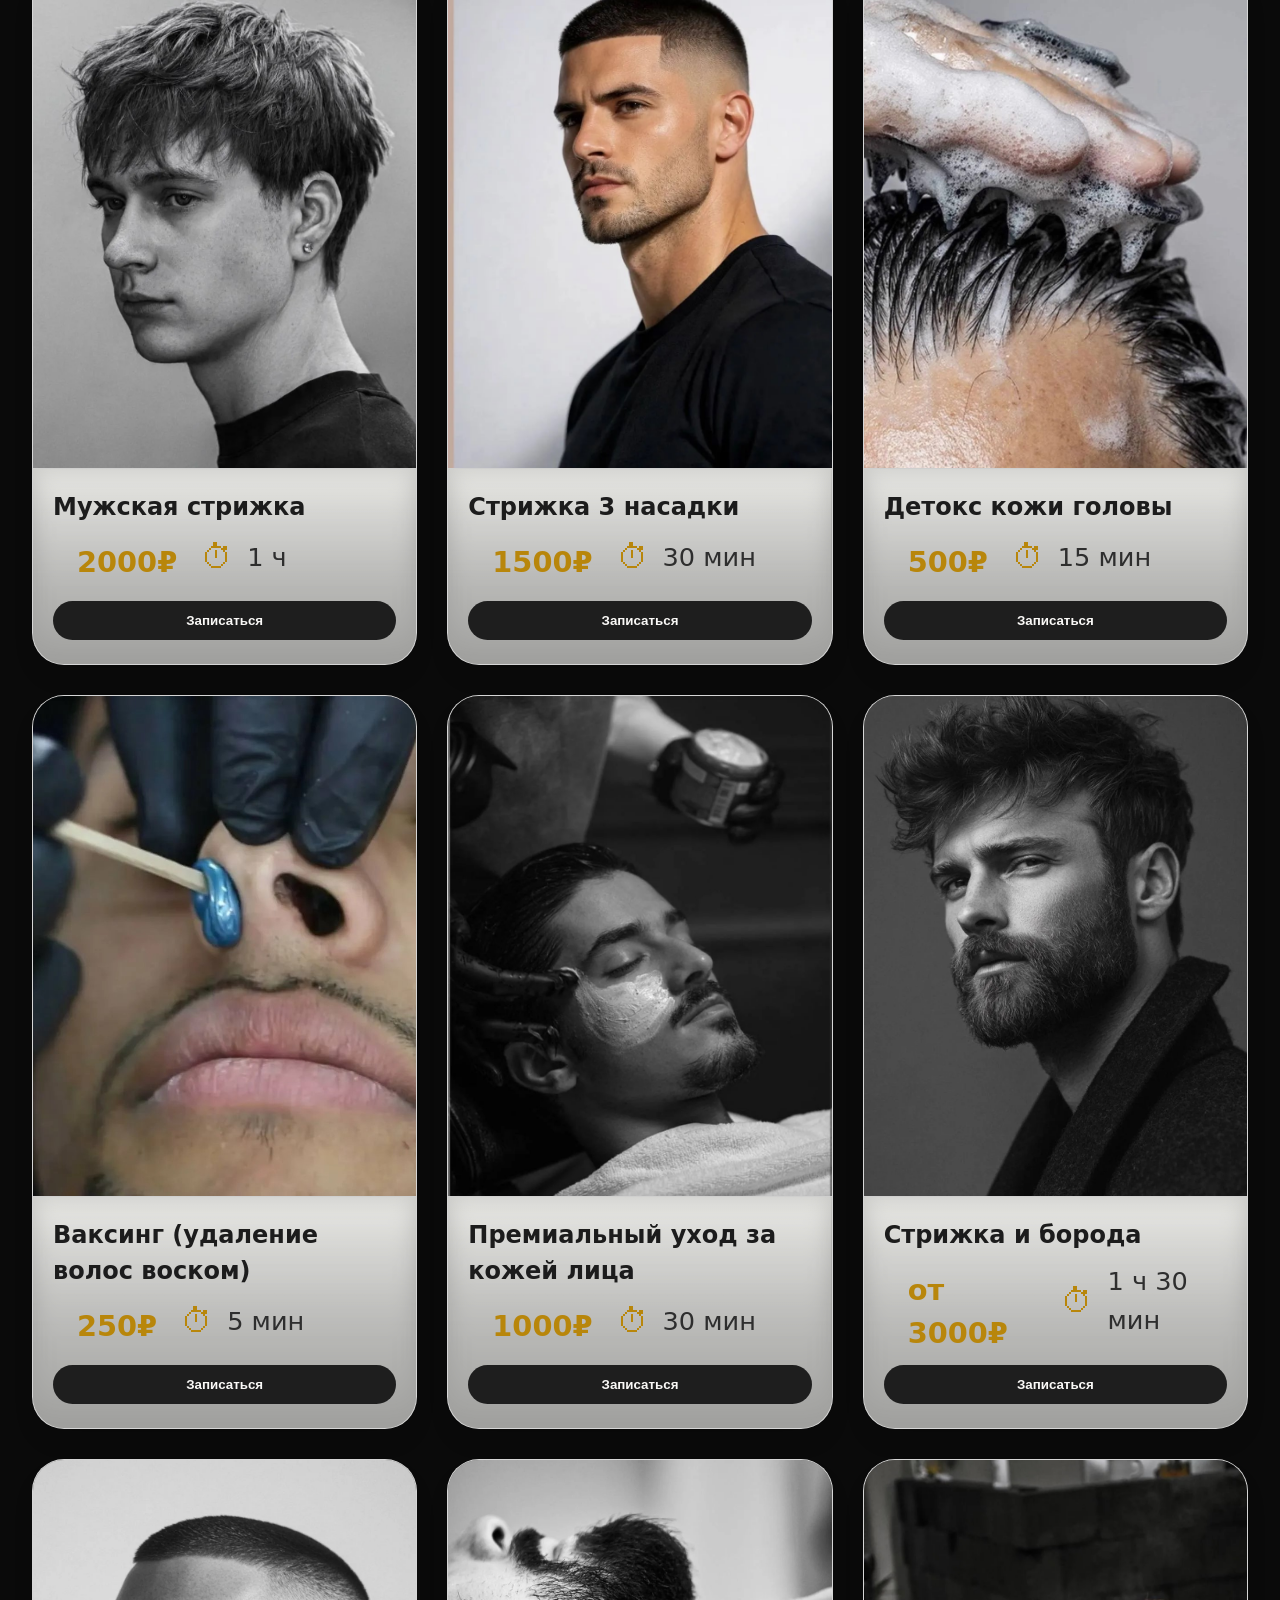
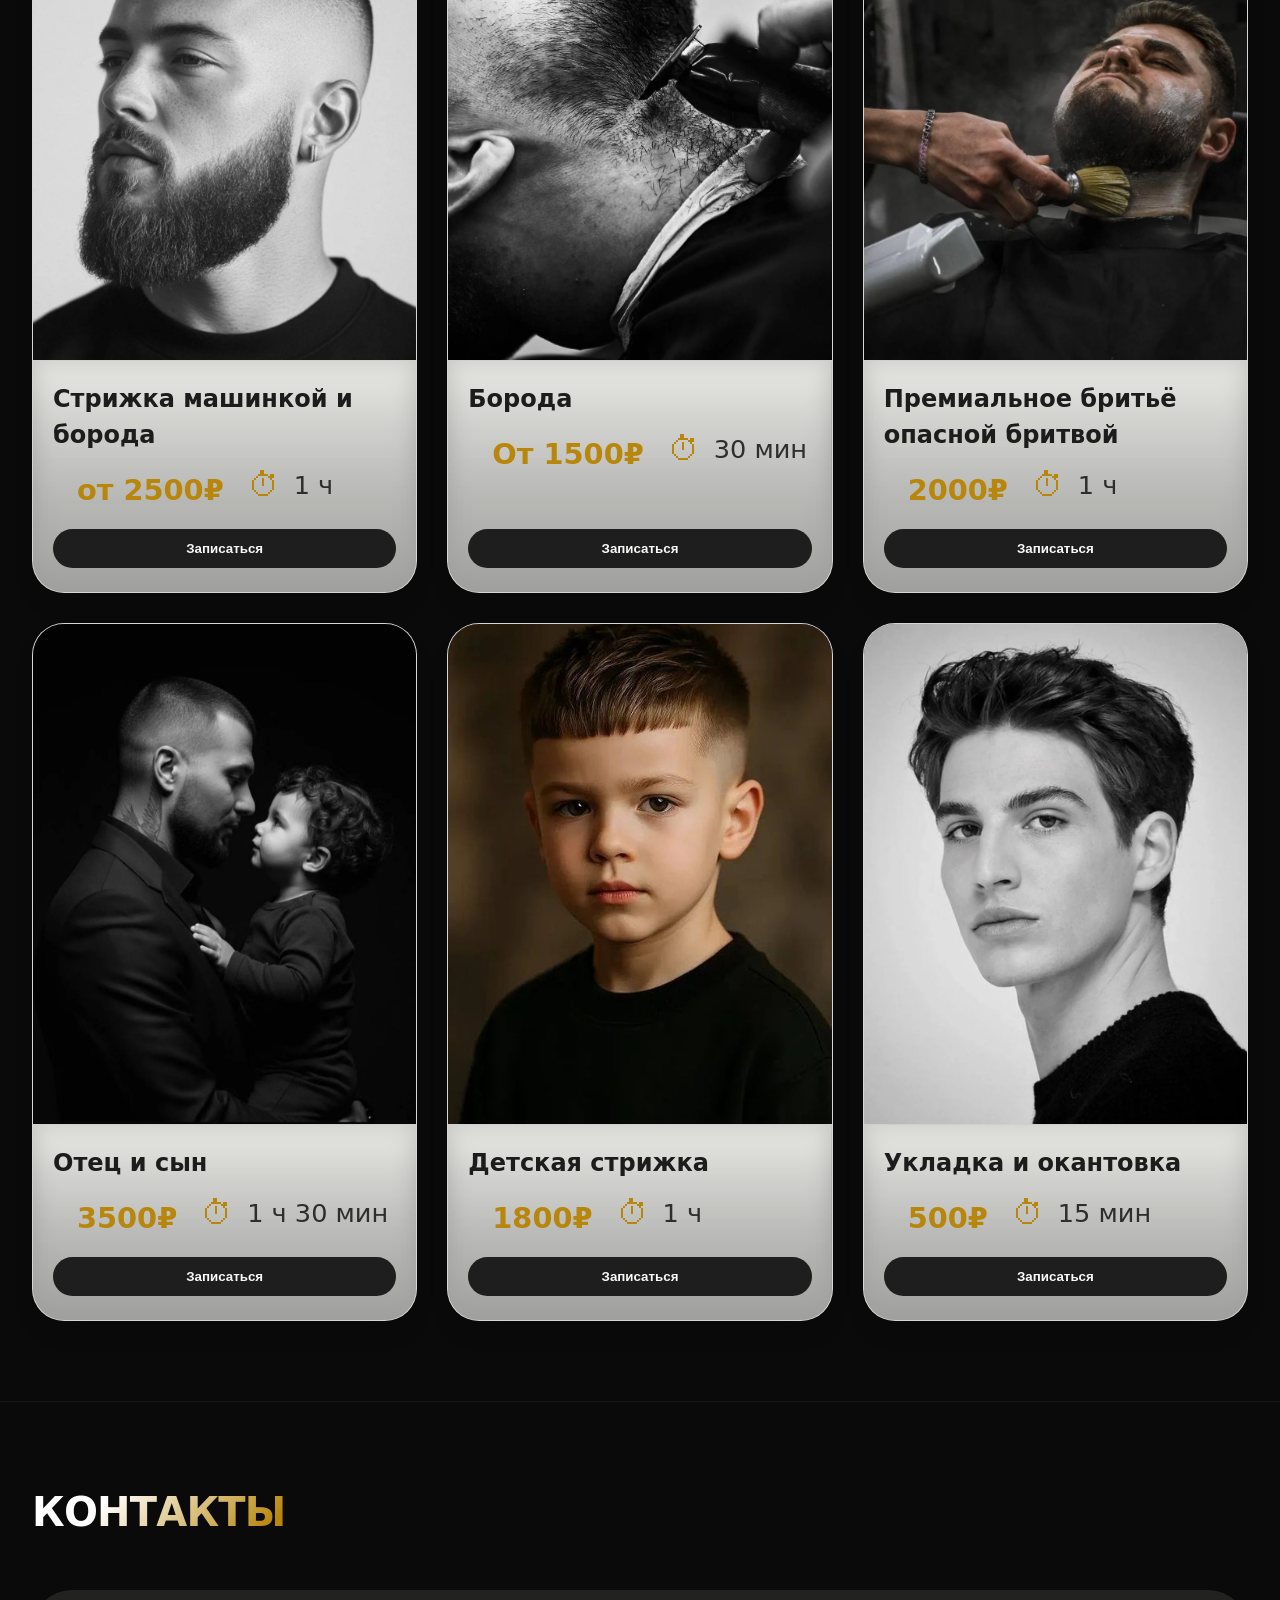
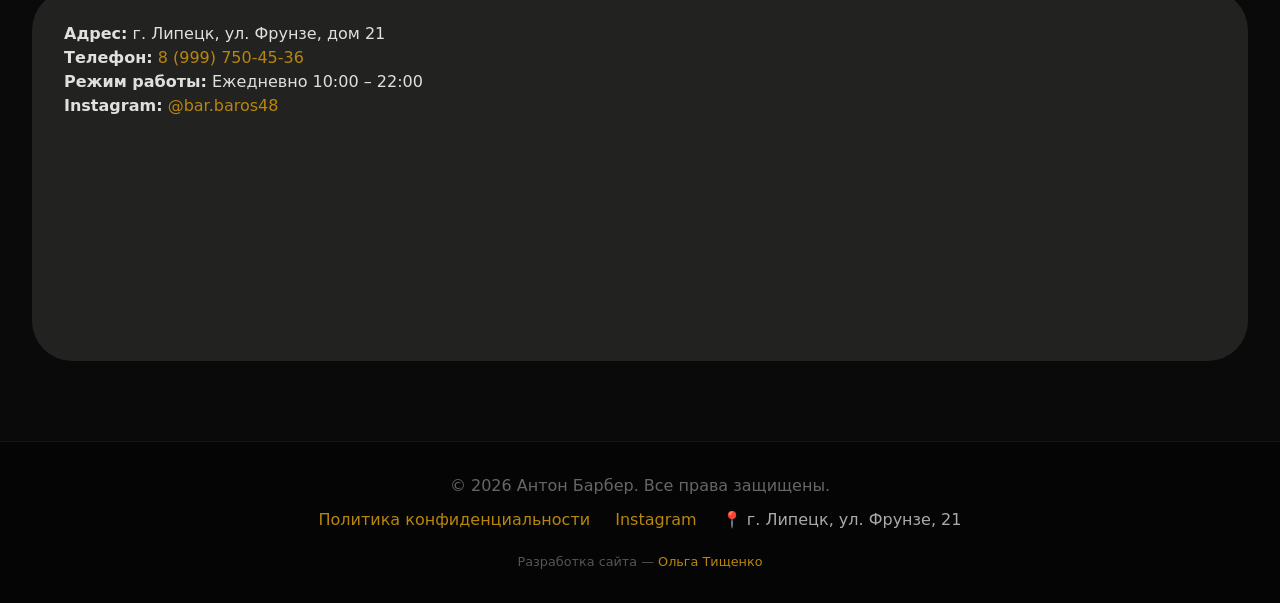
==== commit abc8d40f: "SEO: Липецк, добавлен robots.txt, ссылка на разработчика в футере" ====
--- a/index.html
+++ b/index.html
@@ -3,10 +3,57 @@
 <head>
     <meta charset="UTF-8">
     <meta name="viewport" content="width=device-width, initial-scale=1.0, viewport-fit=cover">
-    <title>Антон Барбер | Премиум стрижки</title>
-    <meta name="description" content="Барбер Антон. Мужская стрижка и барберские услуги в Москве. Запись онлайн.">
+
+    <!-- Основные SEO-теги (Липецк) -->
+    <title>Антон Барбер | Мужские стрижки в Липецке | Запись онлайн</title>
+    <meta name="description" content="Барбер Антон в Липецке, ул. Фрунзе 21. Мужские стрижки, борода, бритьё опасной бритвой, скидка 15% на первый визит. Запись онлайн. Удобно, быстро, стильно.">
+    <meta name="keywords" content="барбер липецк, мужская стрижка липецк, барбершоп липецк, стрижка бороды липецк, бритьё опасной бритвой липецк, антон барбер">
+    <meta name="author" content="Ольга Тищенко">
+    <meta name="copyright" content="Антон Барбер">
+    <meta name="robots" content="index, follow">
+    <link rel="canonical" href="https://cap-barbershop.ru">
+    <meta property="og:title" content="Антон Барбер | Мужские стрижки в Липецке">
+    <meta property="og:description" content="Барбер Антон в Липецке. Стильные стрижки, борода, бритьё. Запись онлайн. Скидка 15%.">
+    <meta property="og:image" content="https://cap-barbershop.ru/assets/images/og-image.jpg">
+    <meta property="og:url" content="https://cap-barbershop.ru">
+    <meta property="og:type" content="website">
+    <meta name="twitter:card" content="summary_large_image">
+    <meta name="twitter:title" content="Антон Барбер | Липецк">
+    <meta name="twitter:description" content="Мужские стрижки и барберские услуги в Липецке. Запишись онлайн!">
+    
+    <!-- Preload (раскомментировано, но путь должен существовать) -->
     <link rel="preload" as="image" href="assets/images/placeholder.jpg">
     <link rel="stylesheet" href="css/style.css">
+    
+    <!-- JSON‑LD для локального бизнеса (помогает ИИ и поисковикам) -->
+    <script type="application/ld+json">
+    {
+      "@context": "https://schema.org",
+      "@type": "LocalBusiness",
+      "name": "Антон Барбер",
+      "image": "https://cap-barbershop.ru/assets/images/logo.jpg",
+      "address": {
+        "@type": "PostalAddress",
+        "streetAddress": "ул. Фрунзе, 21",
+        "addressLocality": "Липецк",
+        "addressRegion": "Липецкая область",
+        "postalCode": "398024",
+        "addressCountry": "RU"
+      },
+      "geo": {
+        "@type": "GeoCoordinates",
+        "latitude": 52.6091,
+        "longitude": 39.5718
+      },
+      "url": "https://cap-barbershop.ru",
+      "telephone": "+79997504536",
+      "priceRange": "₽₽",
+      "openingHours": "Mo-Su 10:00-22:00",
+      "sameAs": [
+        "https://instagram.com/bar.baros48"
+      ]
+    }
+    </script>
 </head>
 <body>
 
@@ -28,7 +75,6 @@
     <!-- Hero секция с видеофоном -->
     <section class="hero" id="hero">
         <div class="video-container">
-            <img class="video-placeholder" src="assets/images/placeholder.jpg" alt="barber background preload">
             <video id="bgVideo" class="video-bg" autoplay loop muted playsinline poster="assets/images/placeholder.jpg">
                 <source src="assets/video/barber-bg.mp4" type="video/mp4">
                 Ваш браузер не поддерживает видео.
@@ -36,52 +82,48 @@
         </div>
         <div class="hero-content">
             <h1 class="hero-title">ANTON BARBER</h1>
-            <p class="hero-subtitle">Стиль. Качество. Индивидуальность.</p>
+            <p class="hero-subtitle">Стиль. Качество. Индивидуальность. Липецк.</p>
             <button class="btn btn-primary book-main-btn">Записаться онлайн</button>
         </div>
     </section>
-<!-- Обо мне + скидка -->
-<!-- Обо мне + скидка с вау-эффектом -->
-<section class="about section" id="about">
-    <div class="container">
-        <div class="about-vau">
-            <div class="about-glow"></div>
-            <div class="about-content">
-                <div class="about-text">
-                    <h2 class="section-title">Антон Барбер</h2>
-                    <p class="about-lead">Барбер – это искусство. Моя работа — делать тебя увереннее.</p>
-                    <div class="about-details">
-                        <p>Каждый день я встречаю разных людей, с разными историями. Моя задача — не просто стрижка, а идеальный образ, который подчеркнёт твою индивидуальность.</p>
-                        <p>Я люблю свою работу за то, что она даёт мне возможность помогать людям становиться увереннее. Когда клиент выходит довольным — это лучшая награда.</p>
-                        <p>Если ты ищешь своего барбера — я буду рад помочь.</p>
+
+    <!-- Обо мне + скидка с вау-эффектом -->
+    <section class="about section" id="about">
+        <div class="container">
+            <div class="about-vau">
+                <div class="about-glow"></div>
+                <div class="about-content">
+                    <div class="about-text">
+                        <h2 class="section-title">Антон Барбер</h2>
+                        <p class="about-lead">Барбер – это искусство. Моя работа — делать тебя увереннее.</p>
+                        <div class="about-details">
+                            <p>Каждый день я встречаю разных людей, с разными историями. Моя задача — не просто стрижка, а идеальный образ, который подчеркнёт твою индивидуальность.</p>
+                            <p>Я люблю свою работу за то, что она даёт мне возможность помогать людям становиться увереннее. Когда клиент выходит довольным — это лучшая награда.</p>
+                            <p>Если ты ищешь своего барбера — я буду рад помочь.</p>
+                        </div>
                     </div>
-                </div>
-                <div class="about-offer-vau">
-                    <div class="offer-card">
-                        <div class="offer-stars">✦ ✦ ✦</div>
-                        <div class="offer-badge">ПЕРВЫЙ ВИЗИТ</div>
-                        <div class="offer-number">−15%</div>
-                        <div class="offer-text">на любую услугу</div>
-                        <div class="offer-expires">акция действует при первом посещении</div>
-                        <button class="btn btn-primary book-offer-btn">Записаться →</button>
+                    <div class="about-offer-vau">
+                        <div class="offer-card">
+                            <div class="offer-stars">✦ ✦ ✦</div>
+                            <div class="offer-badge">ПЕРВЫЙ ВИЗИТ</div>
+                            <div class="offer-number">−15%</div>
+                            <div class="offer-text">на любую услугу</div>
+                            <div class="offer-expires">акция действует при первом посещении</div>
+                            <button class="btn btn-primary book-offer-btn">Записаться →</button>
+                        </div>
                     </div>
                 </div>
             </div>
         </div>
-    </div>
-</section>
+    </section>
 
-    <!-- Мастер и портфолио (без текста Антона) -->
+    <!-- Мастер и портфолио -->
     <section class="masters section" id="masters">
         <div class="container">
             <h2 class="section-title">Мастер</h2>
-            
             <div id="mastersGrid"></div>
-            
         </div>
     </section>
-
-    
 
     <!-- Услуги и цены -->
     <section class="services section" id="services">
@@ -91,35 +133,37 @@
         </div>
     </section>
 
-  <!-- Контакты и карта -->
-<section class="contacts section" id="contacts">
-    <div class="container">
-        <h2 class="section-title">Контакты</h2>
-        <div class="contacts-grid">
-            <div class="contacts-info">
-                <p><strong>Адрес:</strong> г. Липецк, ул. Фрунзе, дом 21</p>
-                <p><strong>Телефон:</strong> <a href="tel:+89997504536">8 (999) 750-45-36</a></p>
-                <p><strong>Режим работы:</strong> Ежедневно 10:00 – 22:00</p>
-                <p><strong>Instagram:</strong> <a href="https://instagram.com/bar.baros48" target="_blank">@bar.baros48</a></p>
-            </div>
-            <div class="map">
-                <!-- Яндекс карта с адресом: Липецк, ул. Фрунзе, 21 -->
-                <iframe src="https://yandex.ru/map-widget/v1/?ll=39.5718,52.6091&z=17&pt=39.5718,52.6091&what=search?text=Липецк, ул. Фрунзе, 21" width="100%" height="300" frameborder="0" style="border-radius: 24px;"></iframe>
+    <!-- Контакты и карта -->
+    <section class="contacts section" id="contacts">
+        <div class="container">
+            <h2 class="section-title">Контакты</h2>
+            <div class="contacts-grid">
+                <div class="contacts-info">
+                    <p><strong>Адрес:</strong> г. Липецк, ул. Фрунзе, дом 21</p>
+                    <p><strong>Телефон:</strong> <a href="tel:+89997504536">8 (999) 750-45-36</a></p>
+                    <p><strong>Режим работы:</strong> Ежедневно 10:00 – 22:00</p>
+                    <p><strong>Instagram:</strong> <a href="https://instagram.com/bar.baros48" target="_blank">@bar.baros48</a></p>
+                </div>
+                <div class="map">
+                    <iframe src="https://yandex.ru/map-widget/v1/?ll=39.5718,52.6091&z=17&pt=39.5718,52.6091&what=search?text=Липецк, ул. Фрунзе, 21" width="100%" height="300" frameborder="0" style="border-radius: 24px;"></iframe>
+                </div>
             </div>
         </div>
-    </div>
-</section>
+    </section>
 
     <footer class="footer">
-    <div class="container">
-        <p>© 2026 Антон Барбер. Все права защищены.</p>
-        <p style="margin-top: 10px;">
-            <a href="policy.html" style="color: #b8860b; text-decoration: none; margin-right: 20px;">Политика конфиденциальности</a>
-            <a href="https://instagram.com/bar.baros48" target="_blank" style="color: #b8860b; text-decoration: none; margin-right: 20px;">Instagram</a>
-            <span style="color: #aaa;">📍 г. Липецк, ул. Фрунзе, 21</span>
-        </p>
-    </div>
-</footer>
+        <div class="container">
+            <p>© 2026 Антон Барбер. Все права защищены.</p>
+            <p style="margin-top: 10px;">
+                <a href="policy.html" style="color: #b8860b; text-decoration: none; margin-right: 20px;">Политика конфиденциальности</a>
+                <a href="https://instagram.com/bar.baros48" target="_blank" style="color: #b8860b; text-decoration: none; margin-right: 20px;">Instagram</a>
+                <span style="color: #aaa;">📍 г. Липецк, ул. Фрунзе, 21</span>
+            </p>
+           <p style="margin-top: 20px; font-size: 0.8rem; color: #555;">
+    Разработка сайта — <a href="http://terracodelite.ru/" target="_blank" rel="noopener noreferrer" style="color: #b8860b; text-decoration: none;">Ольга Тищенко</a>
+</p>
+        </div>
+    </footer>
 
     <script type="module" src="js/main.js"></script>
 </body>
--- a/css/style.css
+++ b/css/style.css
@@ -335,6 +335,9 @@
     transition: transform 0.3s, box-shadow 0.3s;
     border: 1px solid rgba(255, 255, 255, 0.7);
     box-shadow: 0 15px 30px -12px rgba(0, 0, 0, 0.2);
+    display: flex;               /* ДОБАВЛЕНО */
+    flex-direction: column;      /* ДОБАВЛЕНО */
+    height: 100%; 
 }
 
 .service-card:hover {
@@ -346,7 +349,8 @@
 
 .service-img {
     width: 100%;
-    /* height: 220px; */
+    height: 500px;
+   
     object-fit: cover; /* не обрезает, а вписывает без искажений */
     display: block;
     transition: transform 0.4s;
@@ -357,11 +361,16 @@
 }
 
 .service-info {
+      margin-top: auto;
     position: relative;
     padding: 20px 20px 24px;
     background: rgba(255, 255, 250, 0.3);
     border-top: 1px solid rgba(255, 255, 255, 0.5);
     transition: background 0.3s;
+    flex: 1; /* займет все свободное место */
+    display: flex;
+    flex-direction: column;
+
 }
 
 .service-info::before {
@@ -432,6 +441,7 @@
     border: none;
     cursor: pointer;
     transition: 0.25s;
+    margin-top: auto;
 }
 
 .service-card .btn:hover {
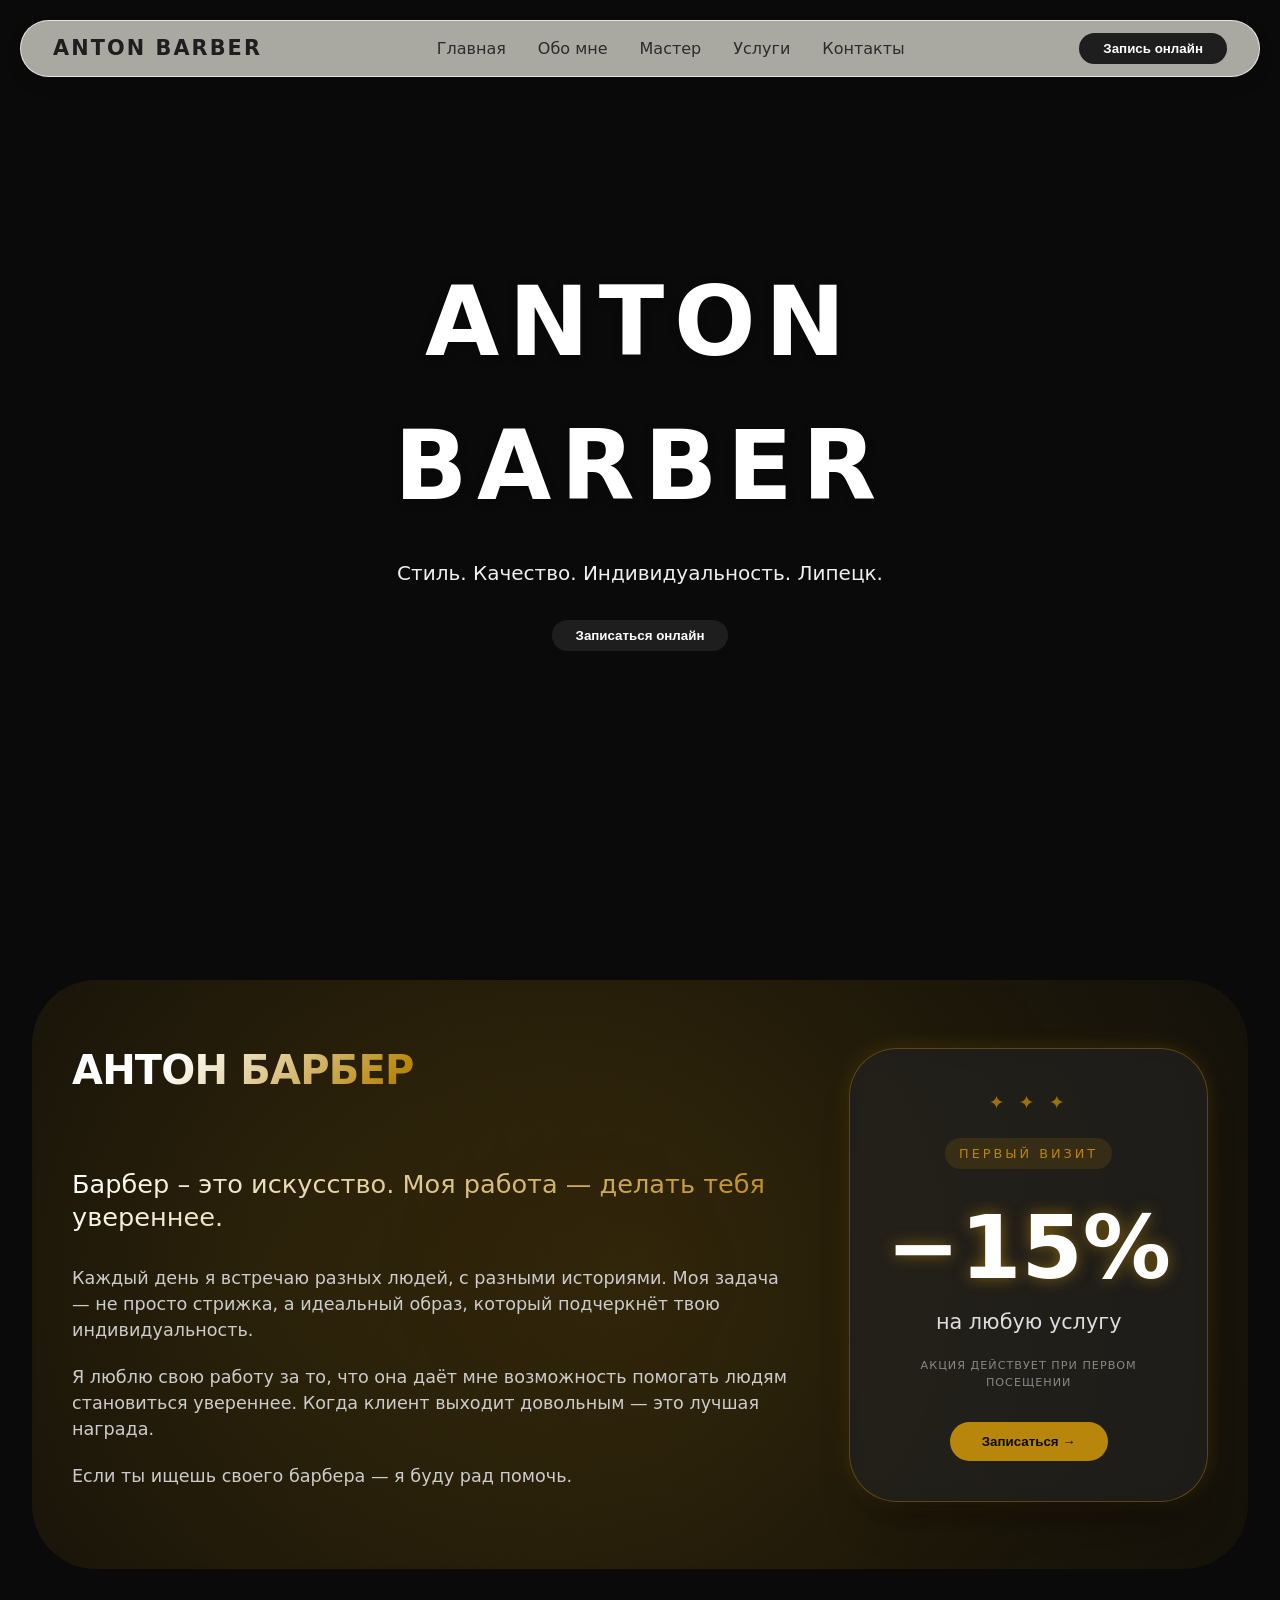
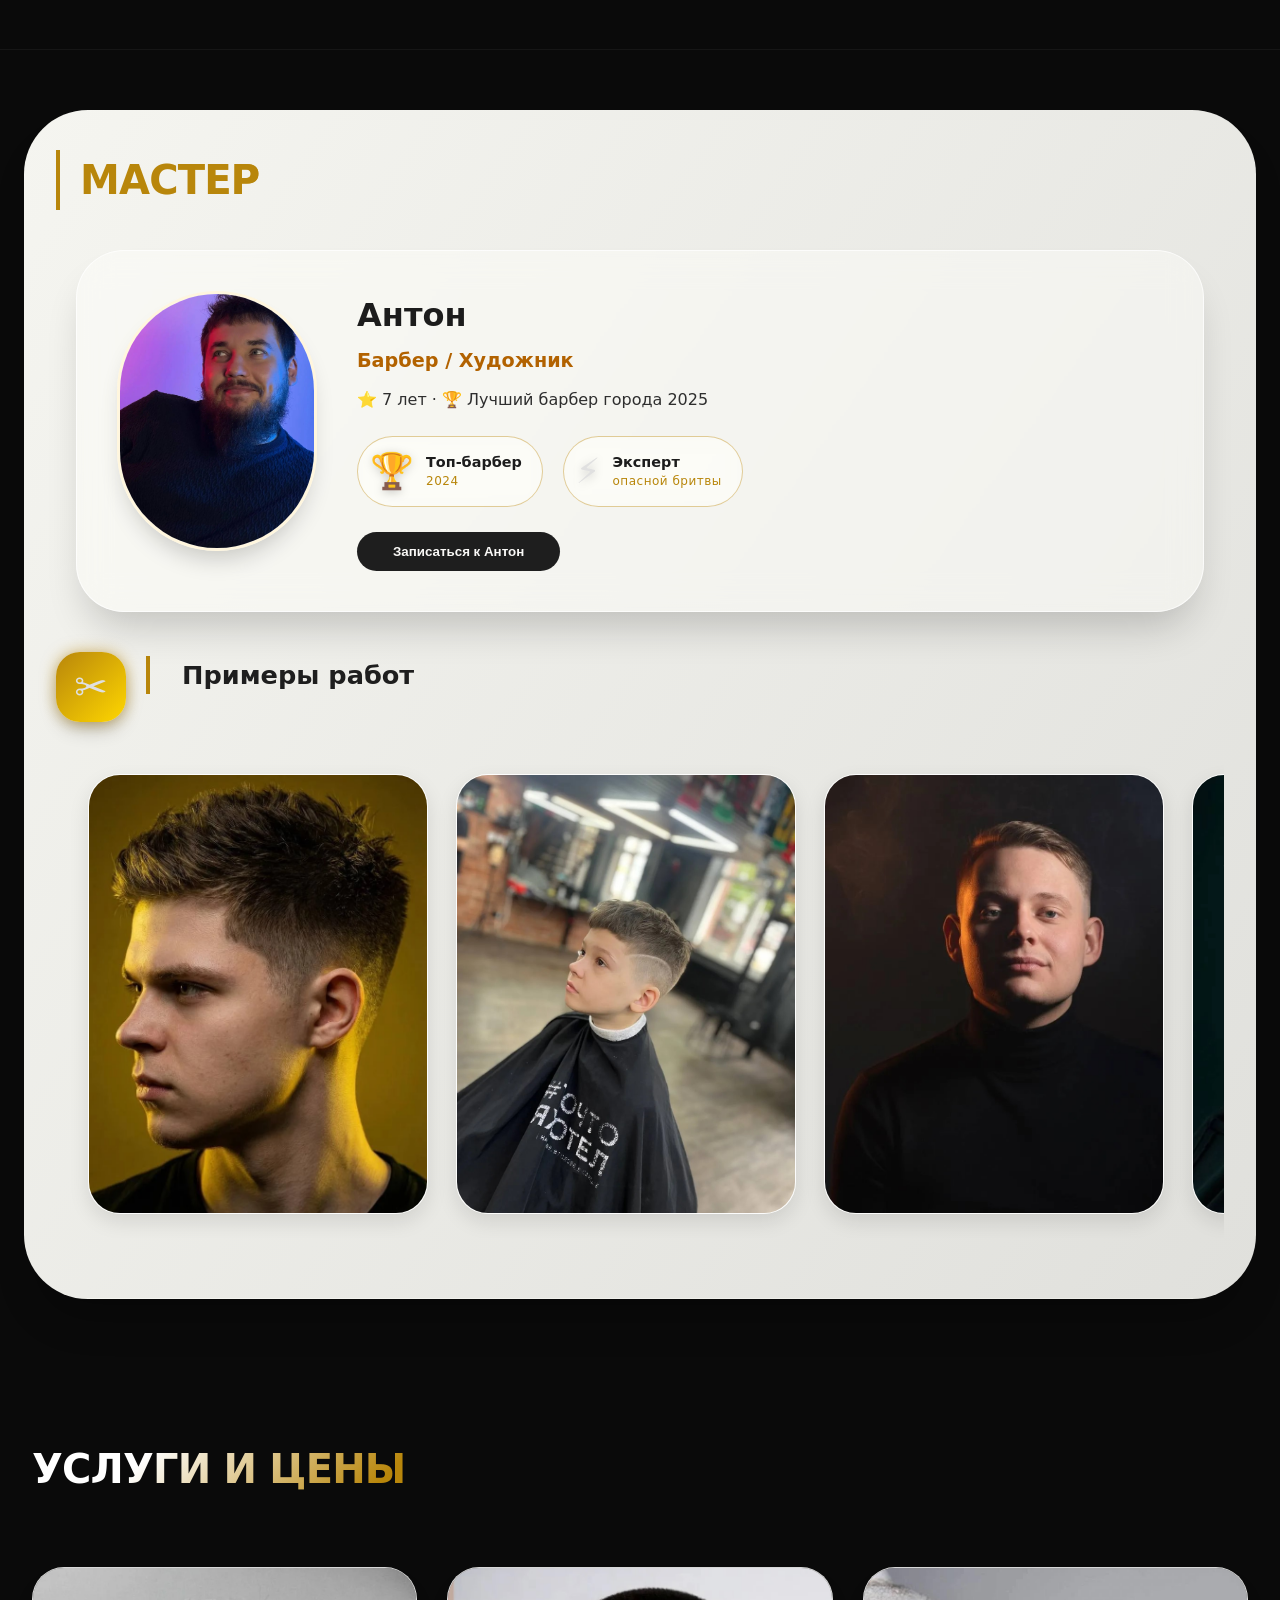
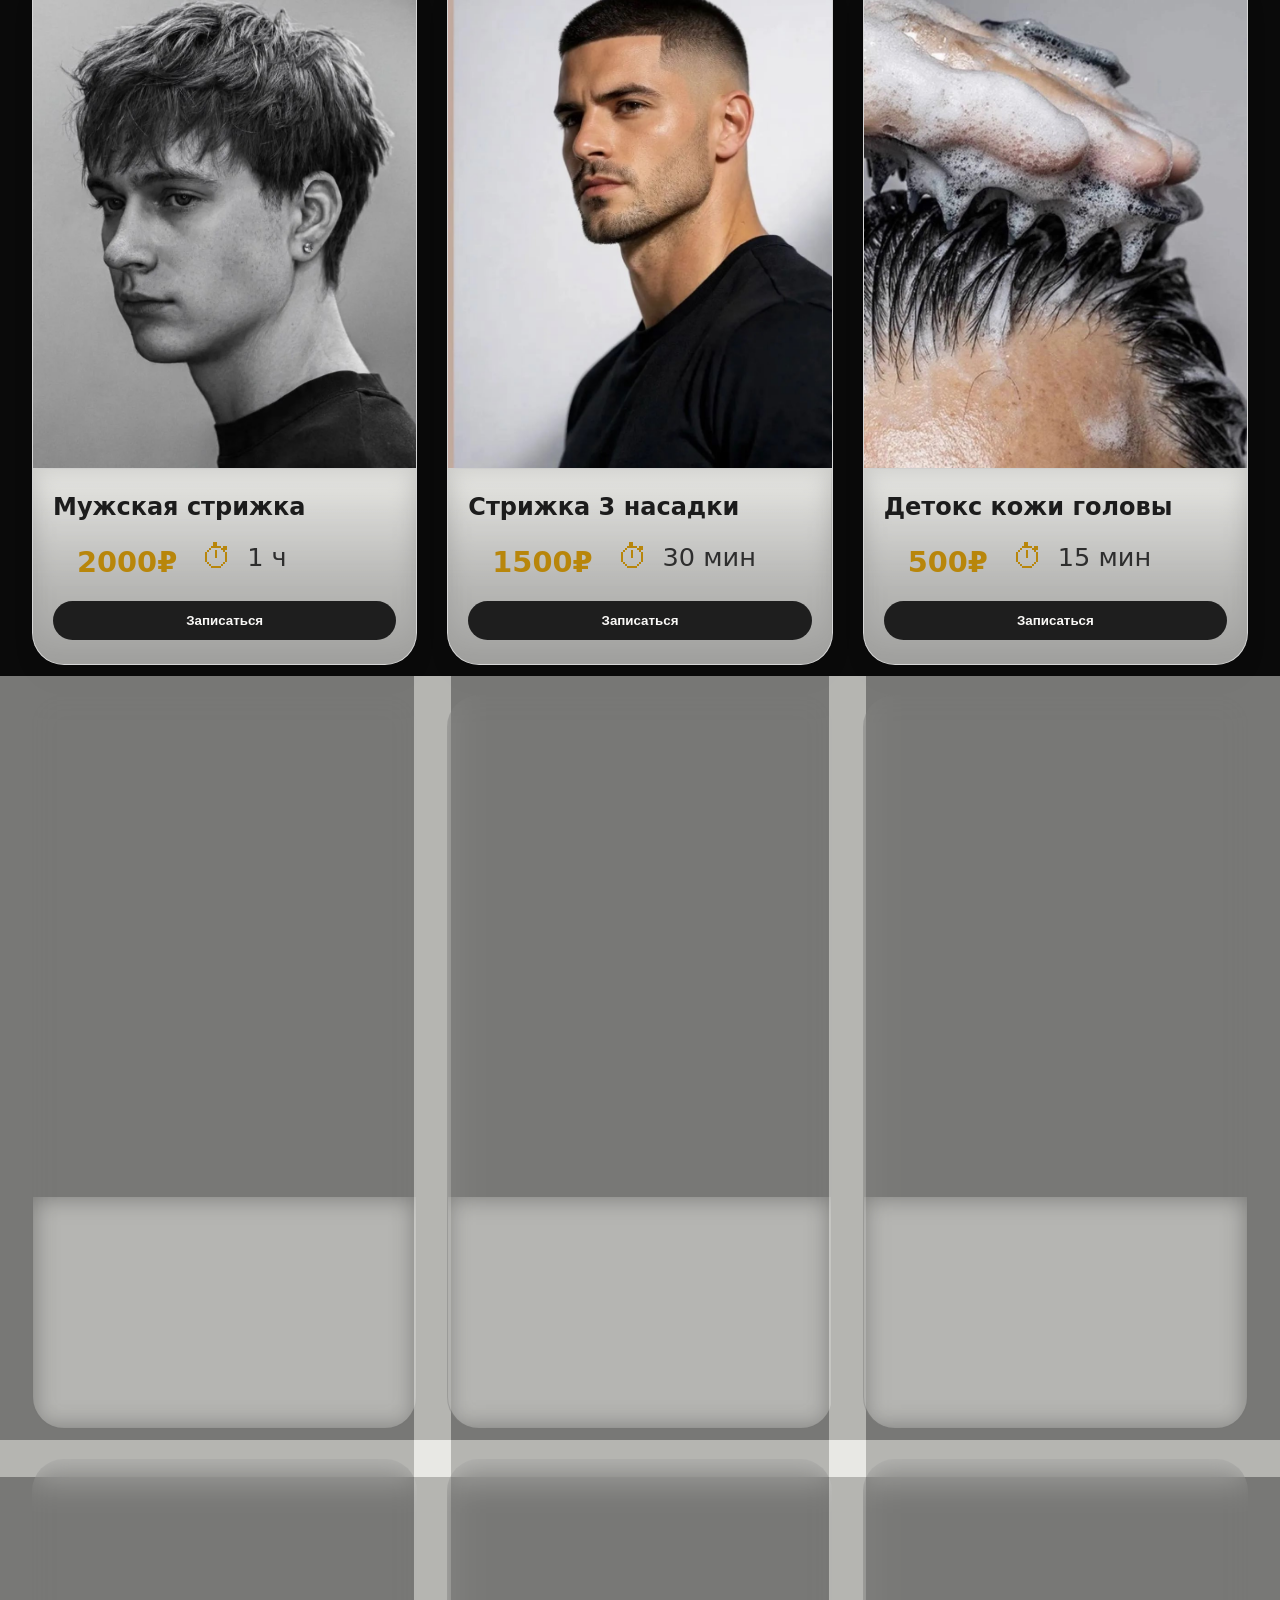
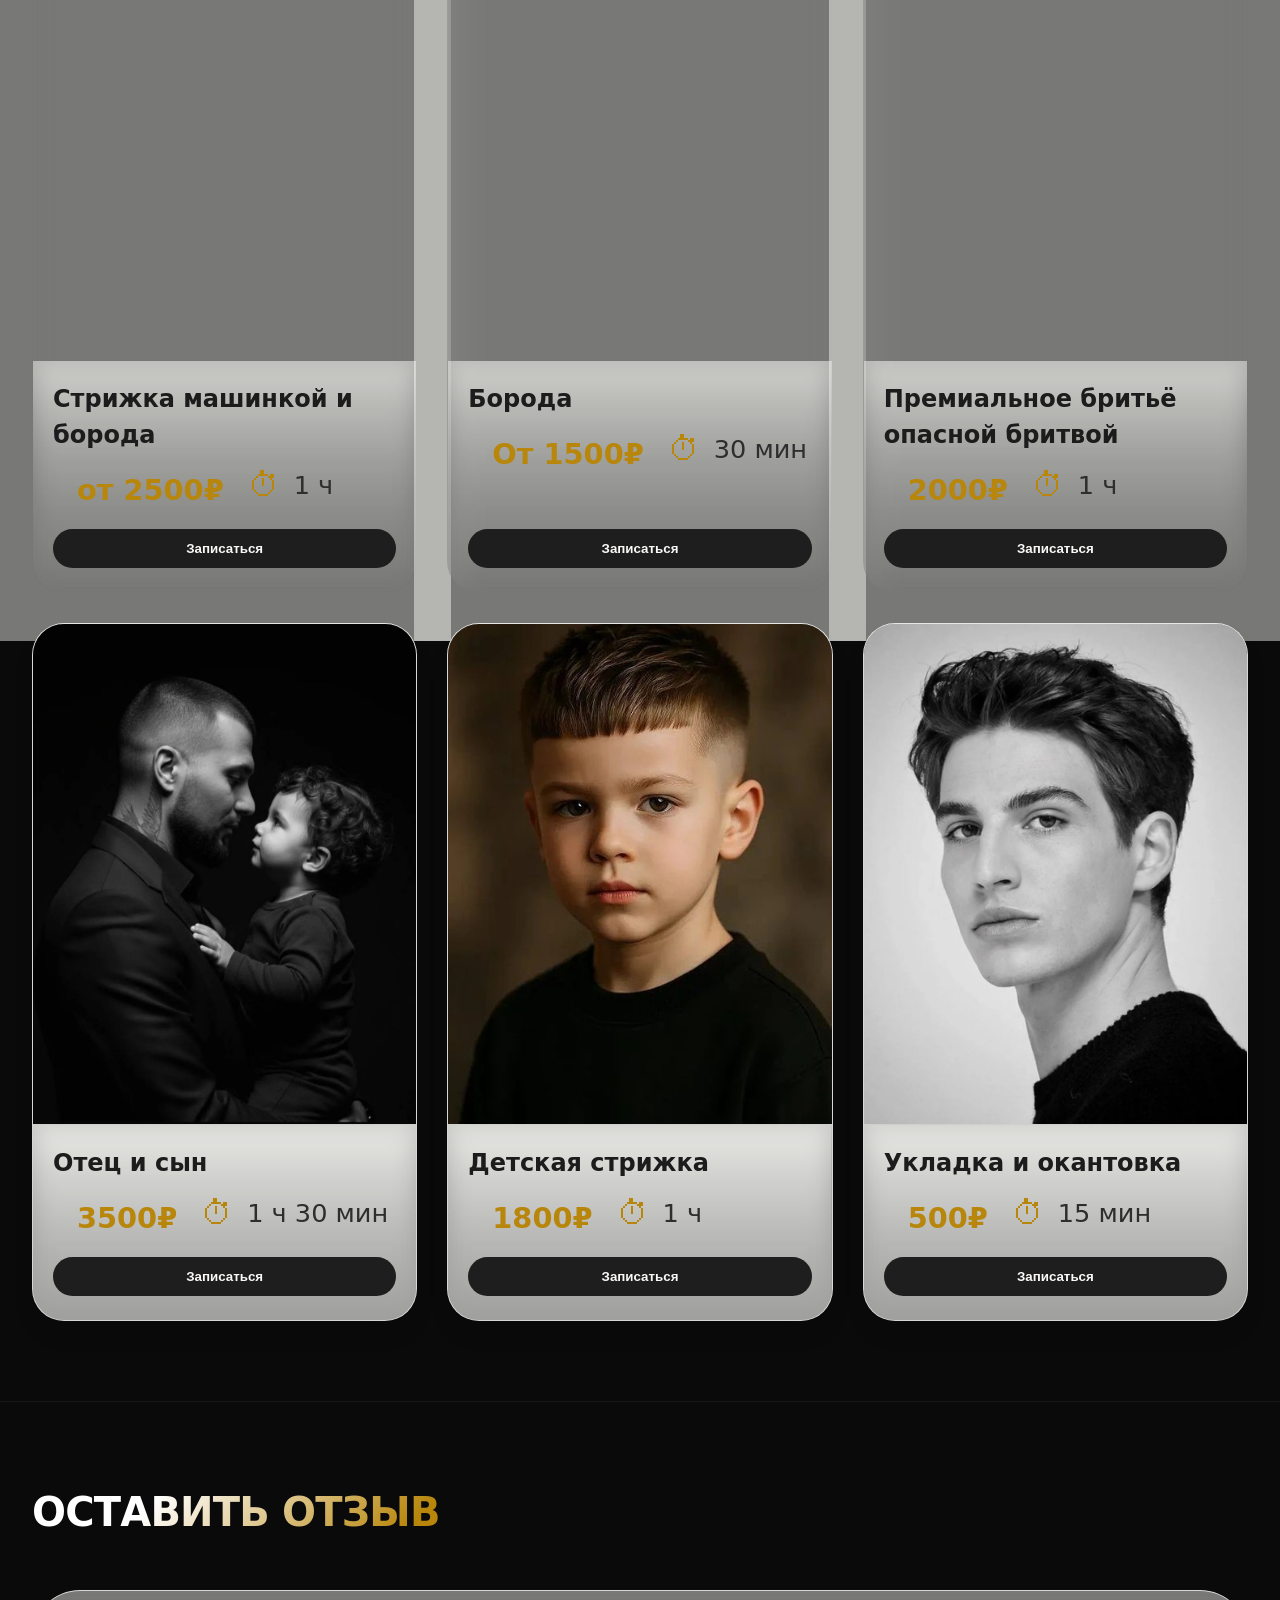
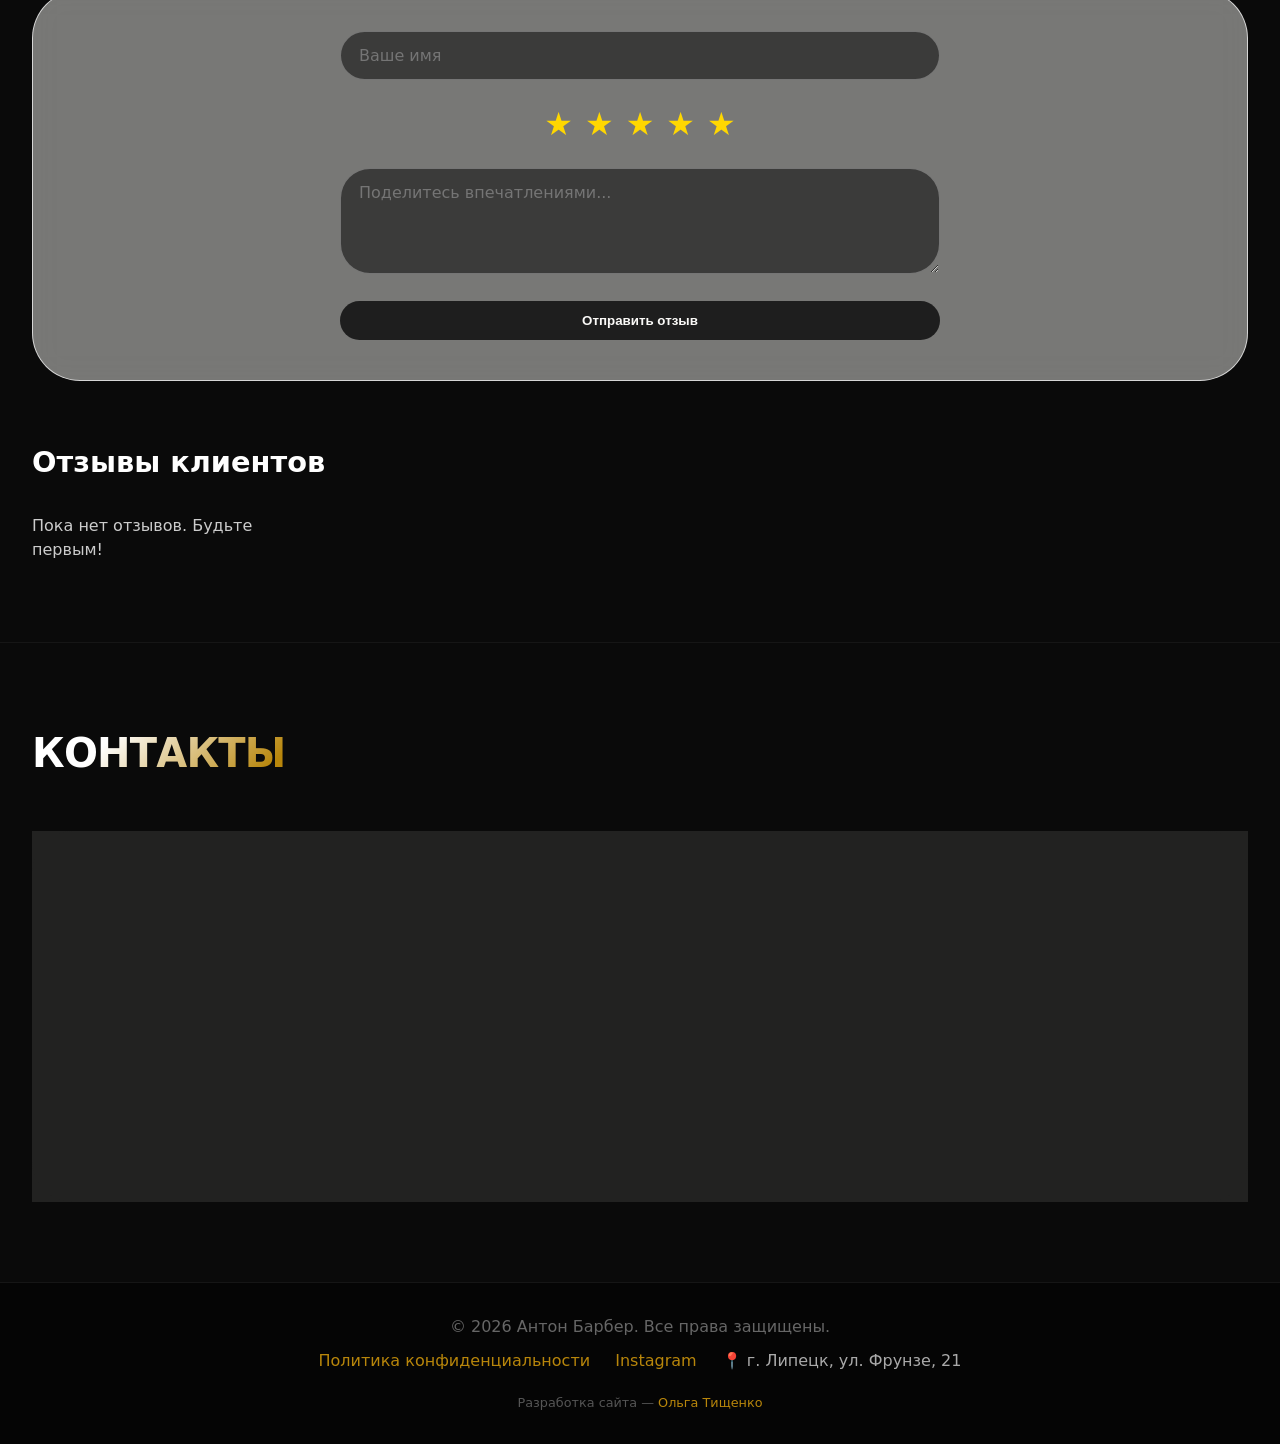
==== commit 8944c7ab: "Добавлена кнопка удаления отзыва" ====
--- a/index.html
+++ b/index.html
@@ -132,7 +132,39 @@
             <div class="services-grid" id="servicesGrid"></div>
         </div>
     </section>
-
+<!-- Форма отправки отзыва -->
+<section class="reviews section" id="reviews">
+    <div class="container">
+        <h2 class="section-title">Оставить отзыв</h2>
+        <div class="review-form-container">
+            <form id="reviewForm" class="review-form">
+                <div class="form-group">
+                    <input type="text" id="reviewName" placeholder="Ваше имя" required>
+                </div>
+                <div class="form-group">
+                    <div class="rating-stars" id="ratingStars">
+                        <span class="star" data-value="1">☆</span>
+                        <span class="star" data-value="2">☆</span>
+                        <span class="star" data-value="3">☆</span>
+                        <span class="star" data-value="4">☆</span>
+                        <span class="star" data-value="5">☆</span>
+                    </div>
+                    <input type="hidden" id="reviewRating" value="0">
+                </div>
+                <div class="form-group">
+                    <textarea id="reviewText" rows="4" placeholder="Поделитесь впечатлениями..." required></textarea>
+                </div>
+                <button type="submit" class="btn btn-primary" id="submitReviewBtn">Отправить отзыв</button>
+            </form>
+            <div id="reviewFormMessage"></div>
+        </div>
+
+        <div class="reviews-list">
+            <h3>Отзывы клиентов</h3>
+            <div id="reviewsGrid"></div>
+        </div>
+    </div>
+</section>
     <!-- Контакты и карта -->
     <section class="contacts section" id="contacts">
         <div class="container">
@@ -144,9 +176,9 @@
                     <p><strong>Режим работы:</strong> Ежедневно 10:00 – 22:00</p>
                     <p><strong>Instagram:</strong> <a href="https://instagram.com/bar.baros48" target="_blank">@bar.baros48</a></p>
                 </div>
-                <div class="map">
-                    <iframe src="https://yandex.ru/map-widget/v1/?ll=39.5718,52.6091&z=17&pt=39.5718,52.6091&what=search?text=Липецк, ул. Фрунзе, 21" width="100%" height="300" frameborder="0" style="border-radius: 24px;"></iframe>
-                </div>
+        <div class="map">
+    <iframe src="https://yandex.ru/map-widget/v1/?ll=39.593785%2C52.600485&z=17&pt=39.593785%2C52.600485&what=search?text=Липецк, улица Фрунзе, 21" width="100%" height="300" frameborder="0" style="border-radius: 24px;"></iframe>
+</div>
             </div>
         </div>
     </section>
--- a/css/style.css
+++ b/css/style.css
@@ -782,4 +782,158 @@
     color: #b8860b;
     font-weight: 500;
     letter-spacing: 0.5px;
+}
+
+/* ФОРСИРОВАННОЕ ОТОБРАЖЕНИЕ СЕКЦИИ УСЛУГ НА МОБИЛЬНЫХ */
+@media (max-width: 768px) {
+    .services,
+    .services .container,
+    .services .section-title,
+    .services-grid {
+        /* display: block !important; */
+        visibility: visible !important;
+        opacity: 1 !important;
+        max-height: none !important;
+        overflow: visible !important;
+    }
+    .services .section-title {
+        color: #b8860b !important;
+        background: none !important;
+        -webkit-background-clip: unset !important;
+        background-clip: unset !important;
+        text-shadow: none !important;
+    }
+}
+
+/* ===== ФОРМА ОТЗЫВА ===== */
+.review-form-container {
+    background: rgba(255, 255, 250, 0.45);
+    backdrop-filter: blur(16px);
+    border-radius: 48px;
+    padding: 40px;
+    margin-bottom: 60px;
+    border: 1px solid rgba(255, 255, 255, 0.7);
+}
+
+.review-form {
+    max-width: 600px;
+    margin: 0 auto;
+}
+
+.form-group {
+    margin-bottom: 20px;
+}
+
+.form-group input,
+.form-group textarea {
+    width: 100%;
+    padding: 14px 18px;
+    background: rgba(0, 0, 0, 0.5);
+    border: 1px solid rgba(255, 255, 255, 0.3);
+    border-radius: 30px;
+    color: #fff;
+    font-size: 1rem;
+    font-family: inherit;
+    transition: border 0.2s;
+}
+
+.form-group input:focus,
+.form-group textarea:focus {
+    outline: none;
+    border-color: #b8860b;
+}
+
+.rating-stars {
+    display: flex;
+    gap: 12px;
+    justify-content: center;
+    font-size: 2rem;
+    cursor: pointer;
+}
+
+.star {
+    color: #555;
+    transition: color 0.2s;
+    cursor: pointer;
+}
+
+.star.active,
+.star:hover {
+    color: #ffd700;
+}
+
+/* Кнопка отправки — гарантированные стили */
+#submitReviewBtn {
+    background: #1e1e1e !important;
+    color: #faf9f7 !important;
+    border-radius: 60px !important;
+    padding: 12px 30px !important;
+    font-weight: 600 !important;
+    border: none !important;
+    cursor: pointer !important;
+    transition: 0.25s !important;
+    width: 100% !important;
+}
+
+#submitReviewBtn:hover {
+    background: #b8860b !important;
+    color: #111 !important;
+    transform: scale(1.02) !important;
+}
+
+.reviews-list {
+    margin-top: 40px;
+}
+
+.reviews-list h3 {
+    font-size: 1.8rem;
+    margin-bottom: 30px;
+    color: #fff;
+}
+
+#reviewsGrid {
+    display: grid;
+    grid-template-columns: repeat(auto-fill, minmax(280px, 1fr));
+    gap: 25px;
+}
+
+.review-item {
+    background: rgba(255, 255, 250, 0.3);
+    backdrop-filter: blur(8px);
+    border-radius: 28px;
+    padding: 20px;
+    border: 1px solid rgba(255, 255, 255, 0.5);
+}
+
+.review-header {
+    display: flex;
+    justify-content: space-between;
+    margin-bottom: 12px;
+    font-weight: bold;
+    color: #b8860b;
+}
+
+.review-stars {
+    color: #ffd700;
+    letter-spacing: 2px;
+}
+
+.review-text {
+    color: #1e1e1e;
+    line-height: 1.4;
+}
+
+.delete-review-btn {
+    background: rgba(0,0,0,0.5);
+    border: 1px solid #b8860b;
+    color: #b8860b;
+    padding: 4px 12px;
+    border-radius: 20px;
+    cursor: pointer;
+    font-size: 0.7rem;
+    transition: 0.2s;
+}
+.delete-review-btn:hover {
+    background: #b8860b;
+    color: #111;
 }
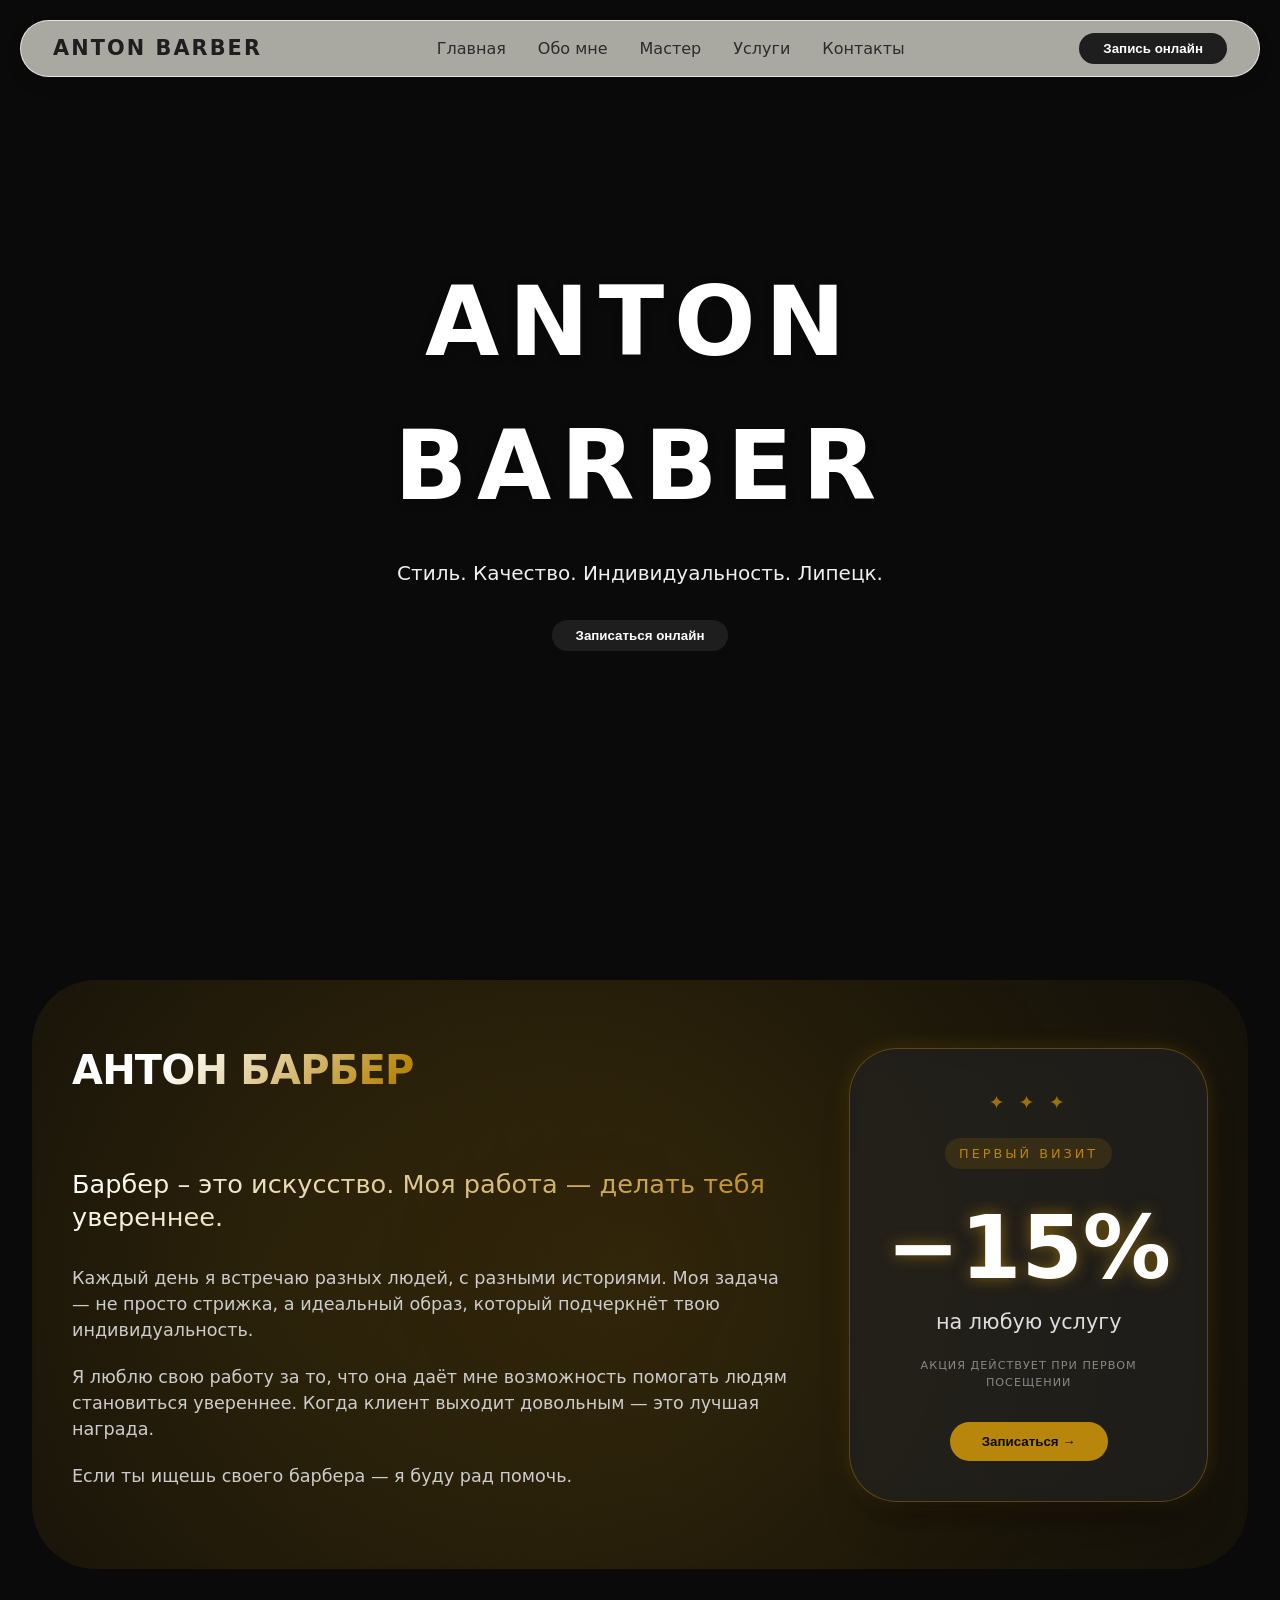
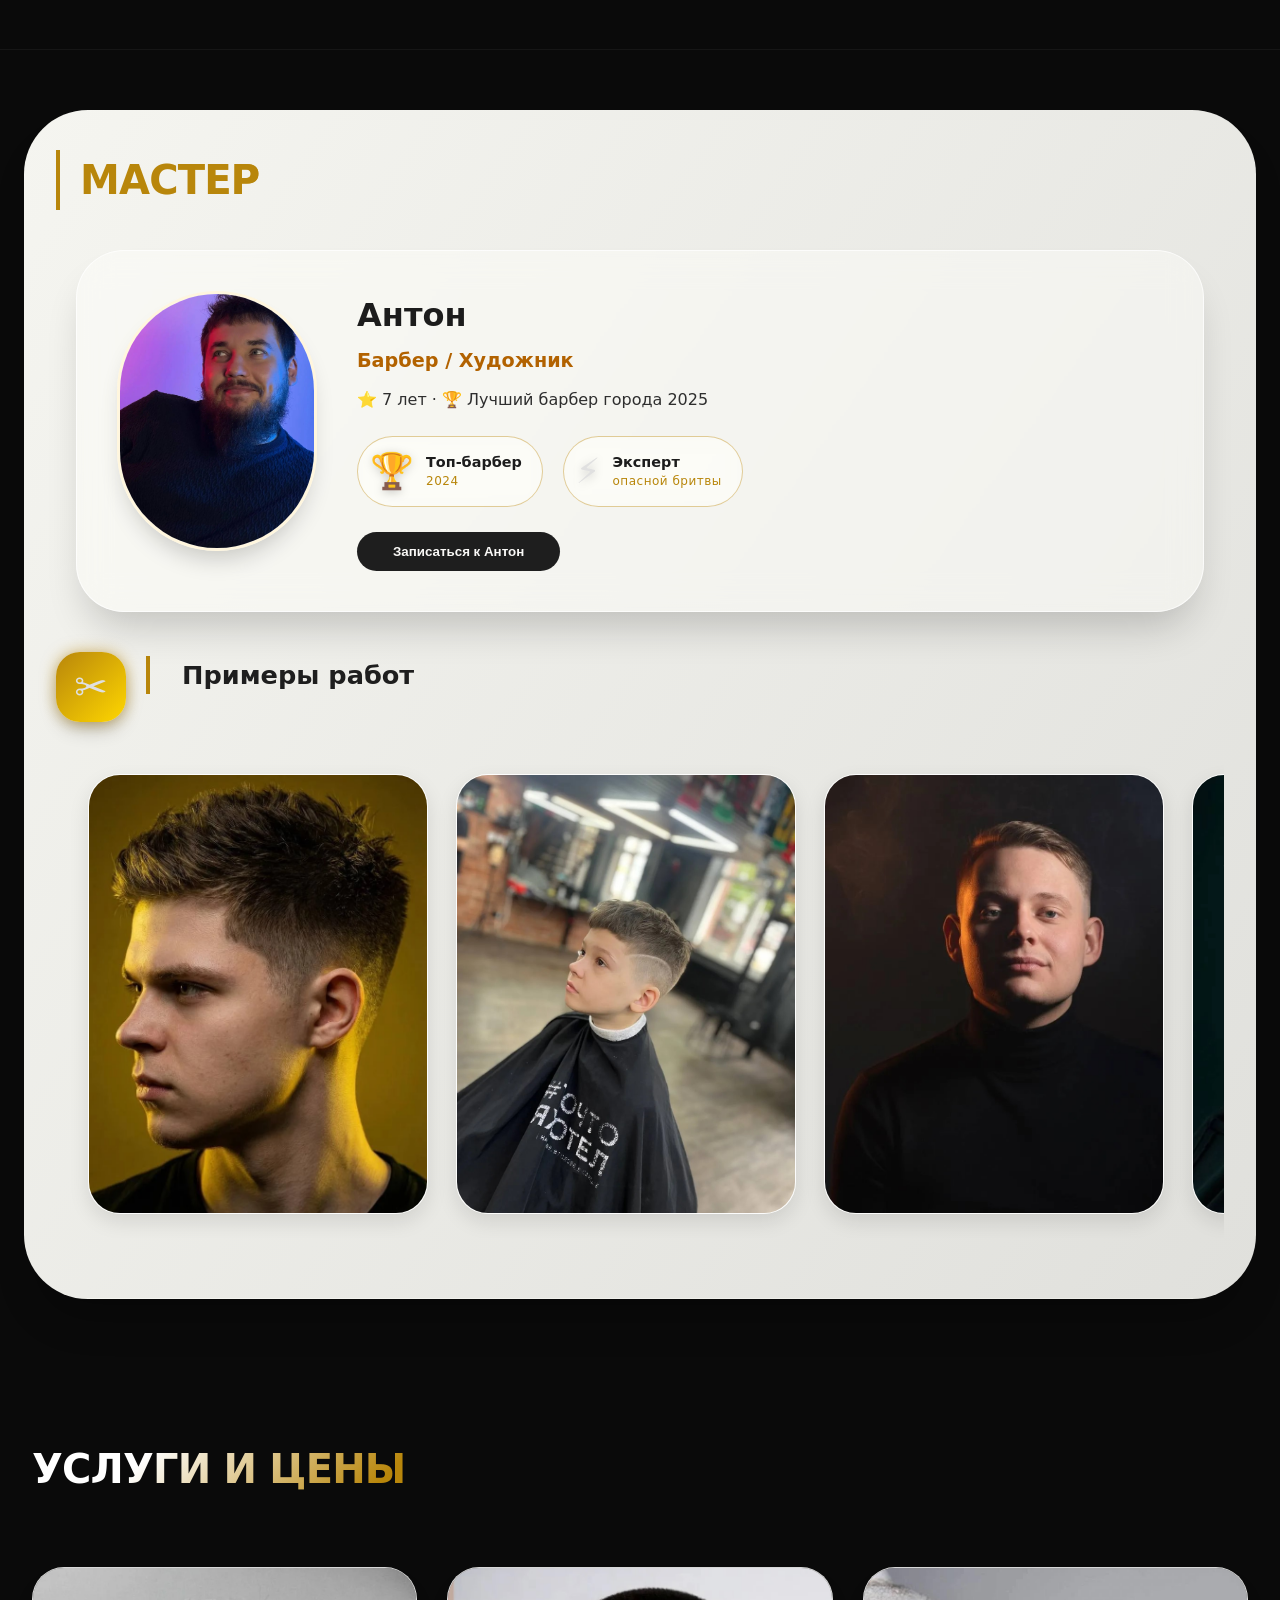
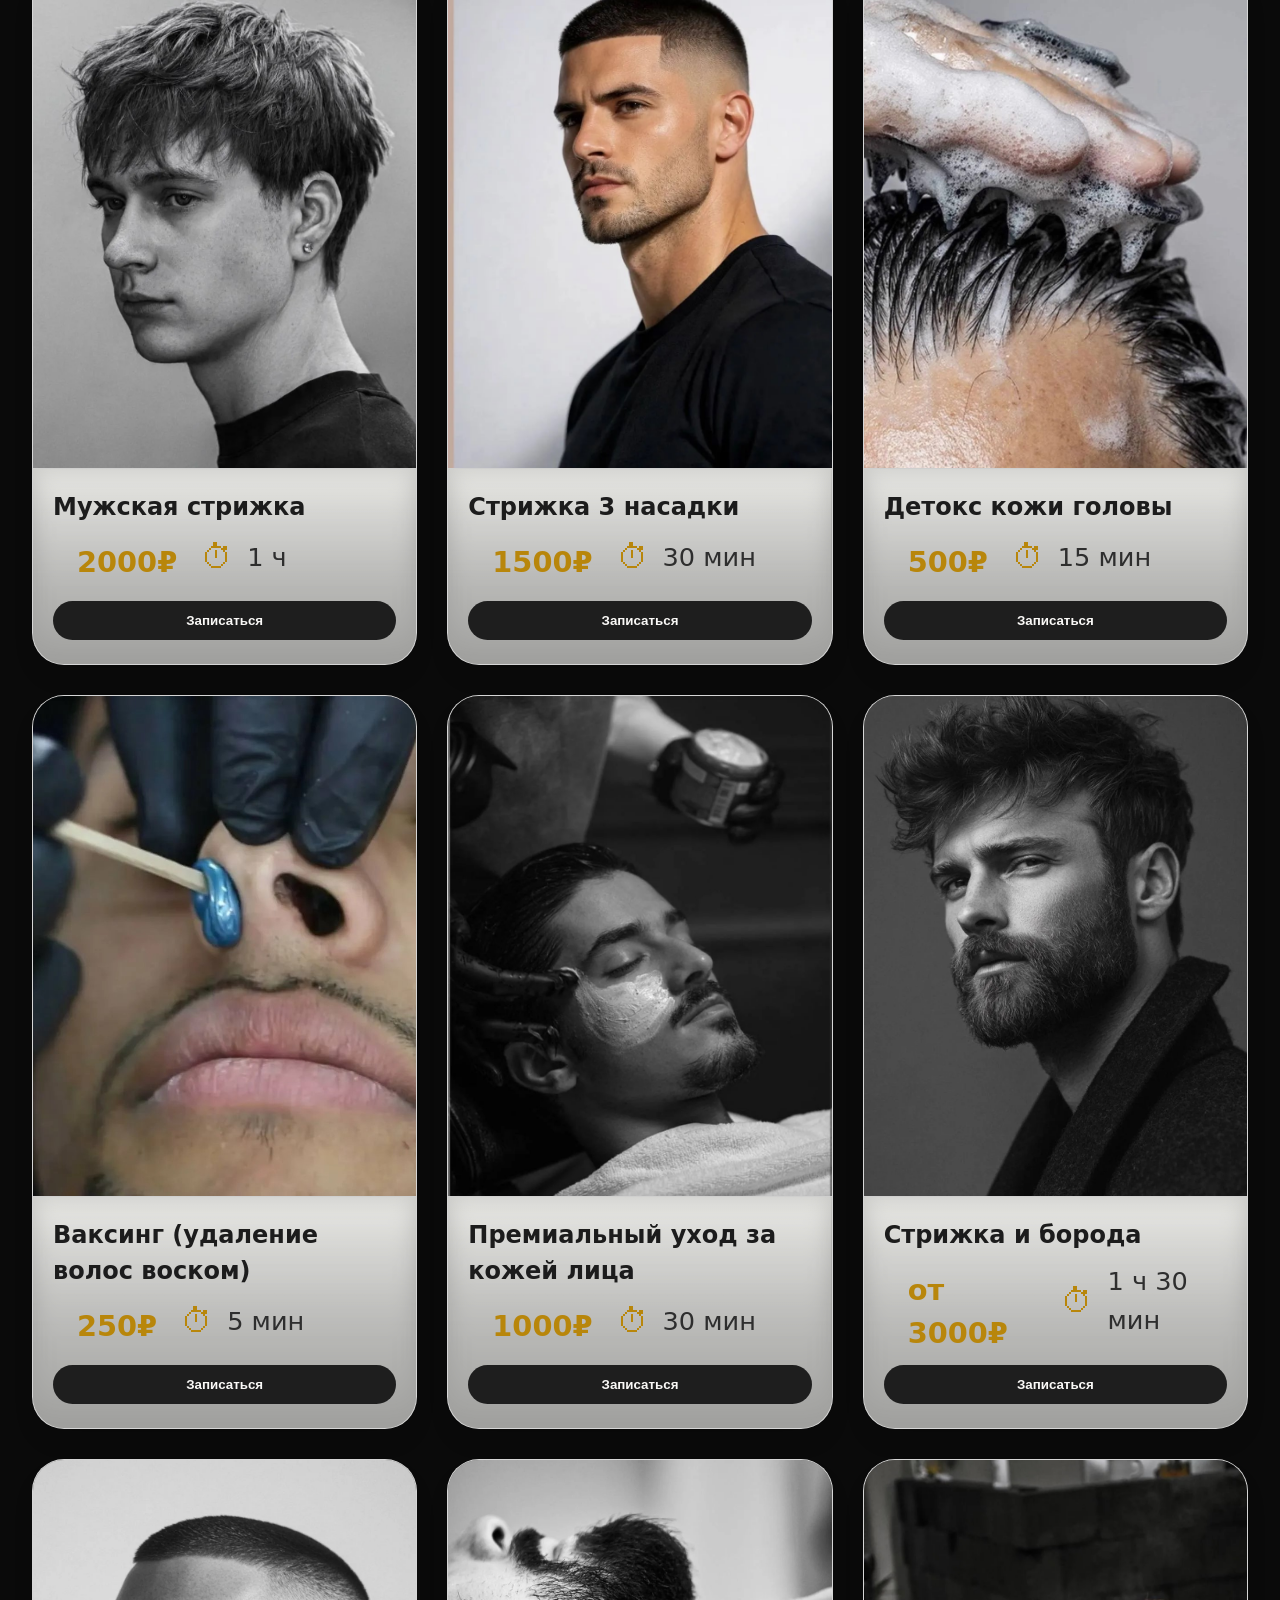
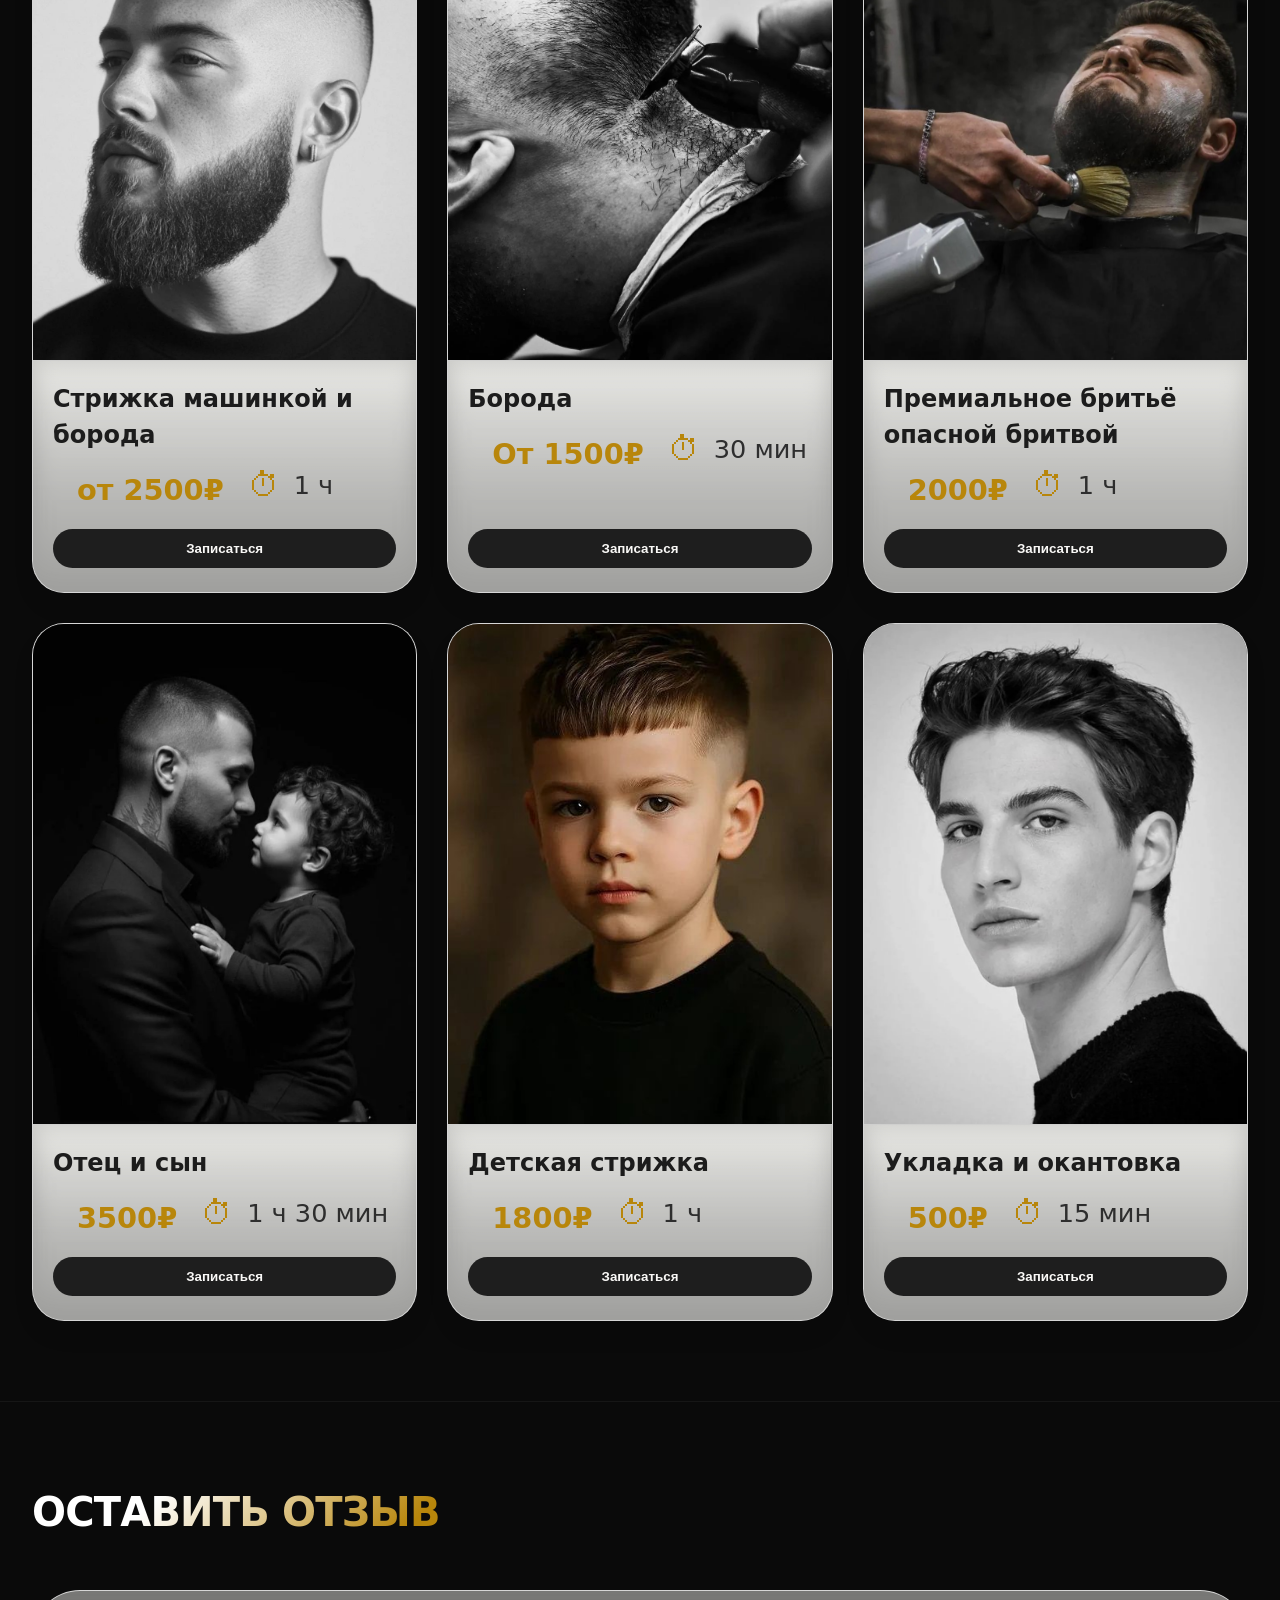
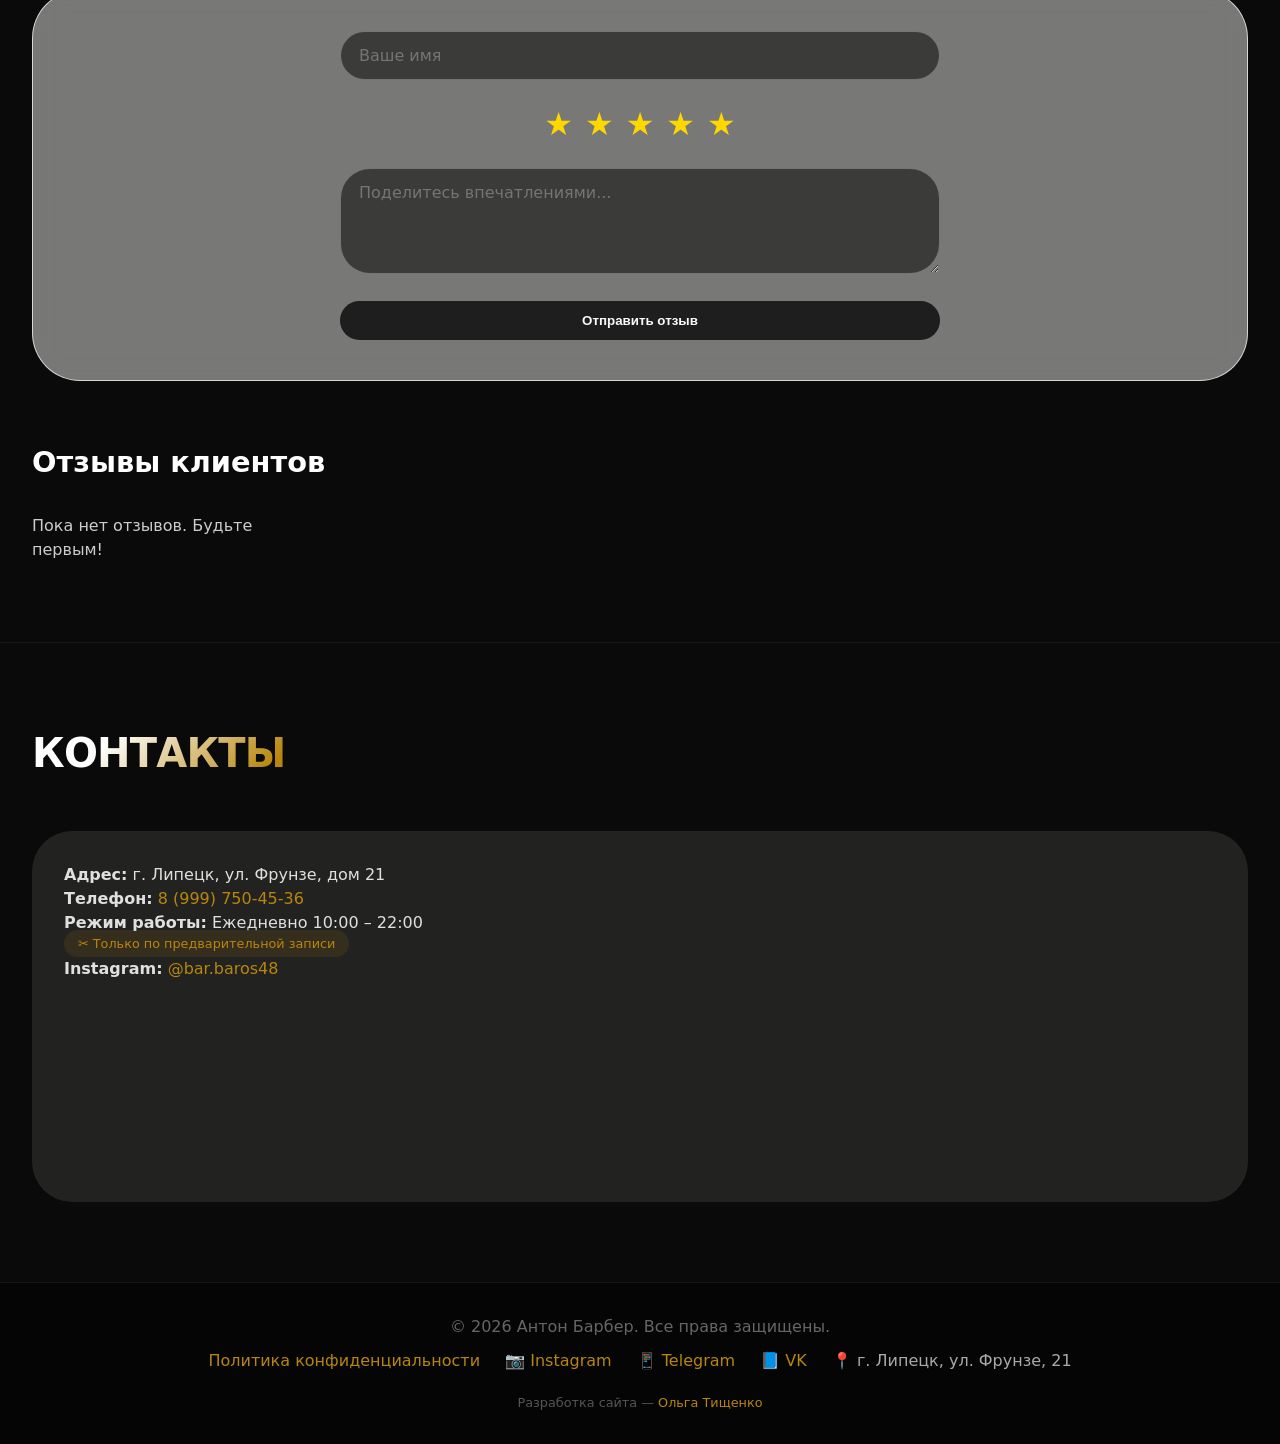
==== commit 3c9d8558: "Футер: добавлены Telegram и VK с иконками" ====
--- a/index.html
+++ b/index.html
@@ -170,12 +170,17 @@
         <div class="container">
             <h2 class="section-title">Контакты</h2>
             <div class="contacts-grid">
-                <div class="contacts-info">
-                    <p><strong>Адрес:</strong> г. Липецк, ул. Фрунзе, дом 21</p>
-                    <p><strong>Телефон:</strong> <a href="tel:+89997504536">8 (999) 750-45-36</a></p>
-                    <p><strong>Режим работы:</strong> Ежедневно 10:00 – 22:00</p>
-                    <p><strong>Instagram:</strong> <a href="https://instagram.com/bar.baros48" target="_blank">@bar.baros48</a></p>
-                </div>
+               <div class="contacts-info">
+    <p><strong>Адрес:</strong> г. Липецк, ул. Фрунзе, дом 21</p>
+    <p><strong>Телефон:</strong> <a href="tel:+89997504536">8 (999) 750-45-36</a></p>
+    <p><strong>Режим работы:</strong> Ежедневно 10:00 – 22:00</p>
+    <p style="margin-top: -5px;">
+        <span style="display: inline-block; background: rgba(184,134,11,0.12); padding: 4px 14px; border-radius: 40px; font-size: 0.8rem; color: #b8860b;">
+            ✂️ Только по предварительной записи
+        </span>
+    </p>
+    <p><strong>Instagram:</strong> <a href="https://instagram.com/bar.baros48" target="_blank">@bar.baros48</a></p>
+</div>
         <div class="map">
     <iframe src="https://yandex.ru/map-widget/v1/?ll=39.593785%2C52.600485&z=17&pt=39.593785%2C52.600485&what=search?text=Липецк, улица Фрунзе, 21" width="100%" height="300" frameborder="0" style="border-radius: 24px;"></iframe>
 </div>
@@ -183,19 +188,21 @@
         </div>
     </section>
 
-    <footer class="footer">
-        <div class="container">
-            <p>© 2026 Антон Барбер. Все права защищены.</p>
-            <p style="margin-top: 10px;">
-                <a href="policy.html" style="color: #b8860b; text-decoration: none; margin-right: 20px;">Политика конфиденциальности</a>
-                <a href="https://instagram.com/bar.baros48" target="_blank" style="color: #b8860b; text-decoration: none; margin-right: 20px;">Instagram</a>
-                <span style="color: #aaa;">📍 г. Липецк, ул. Фрунзе, 21</span>
-            </p>
-           <p style="margin-top: 20px; font-size: 0.8rem; color: #555;">
-    Разработка сайта — <a href="http://terracodelite.ru/" target="_blank" rel="noopener noreferrer" style="color: #b8860b; text-decoration: none;">Ольга Тищенко</a>
-</p>
-        </div>
-    </footer>
+   <footer class="footer">
+    <div class="container">
+        <p>© 2026 Антон Барбер. Все права защищены.</p>
+        <p style="margin-top: 10px;">
+            <a href="policy.html" style="color: #b8860b; text-decoration: none; margin-right: 20px;">Политика конфиденциальности</a>
+            <a href="https://instagram.com/bar.baros48" target="_blank" style="color: #b8860b; text-decoration: none; margin-right: 20px;">📷 Instagram</a>
+            <a href="https://t.me/BarBaros4848" target="_blank" style="color: #b8860b; text-decoration: none; margin-right: 20px;">📱 Telegram</a>
+            <a href="https://vk.com/id72913217" target="_blank" style="color: #b8860b; text-decoration: none; margin-right: 20px;">📘 VK</a>
+            <span style="color: #aaa;">📍 г. Липецк, ул. Фрунзе, 21</span>
+        </p>
+        <p style="margin-top: 20px; font-size: 0.8rem; color: #555;">
+            Разработка сайта — <a href="http://terracodelite.ru/" target="_blank" rel="noopener noreferrer" style="color: #b8860b; text-decoration: none;">Ольга Тищенко</a>
+        </p>
+    </div>
+</footer>
 
     <script type="module" src="js/main.js"></script>
 </body>
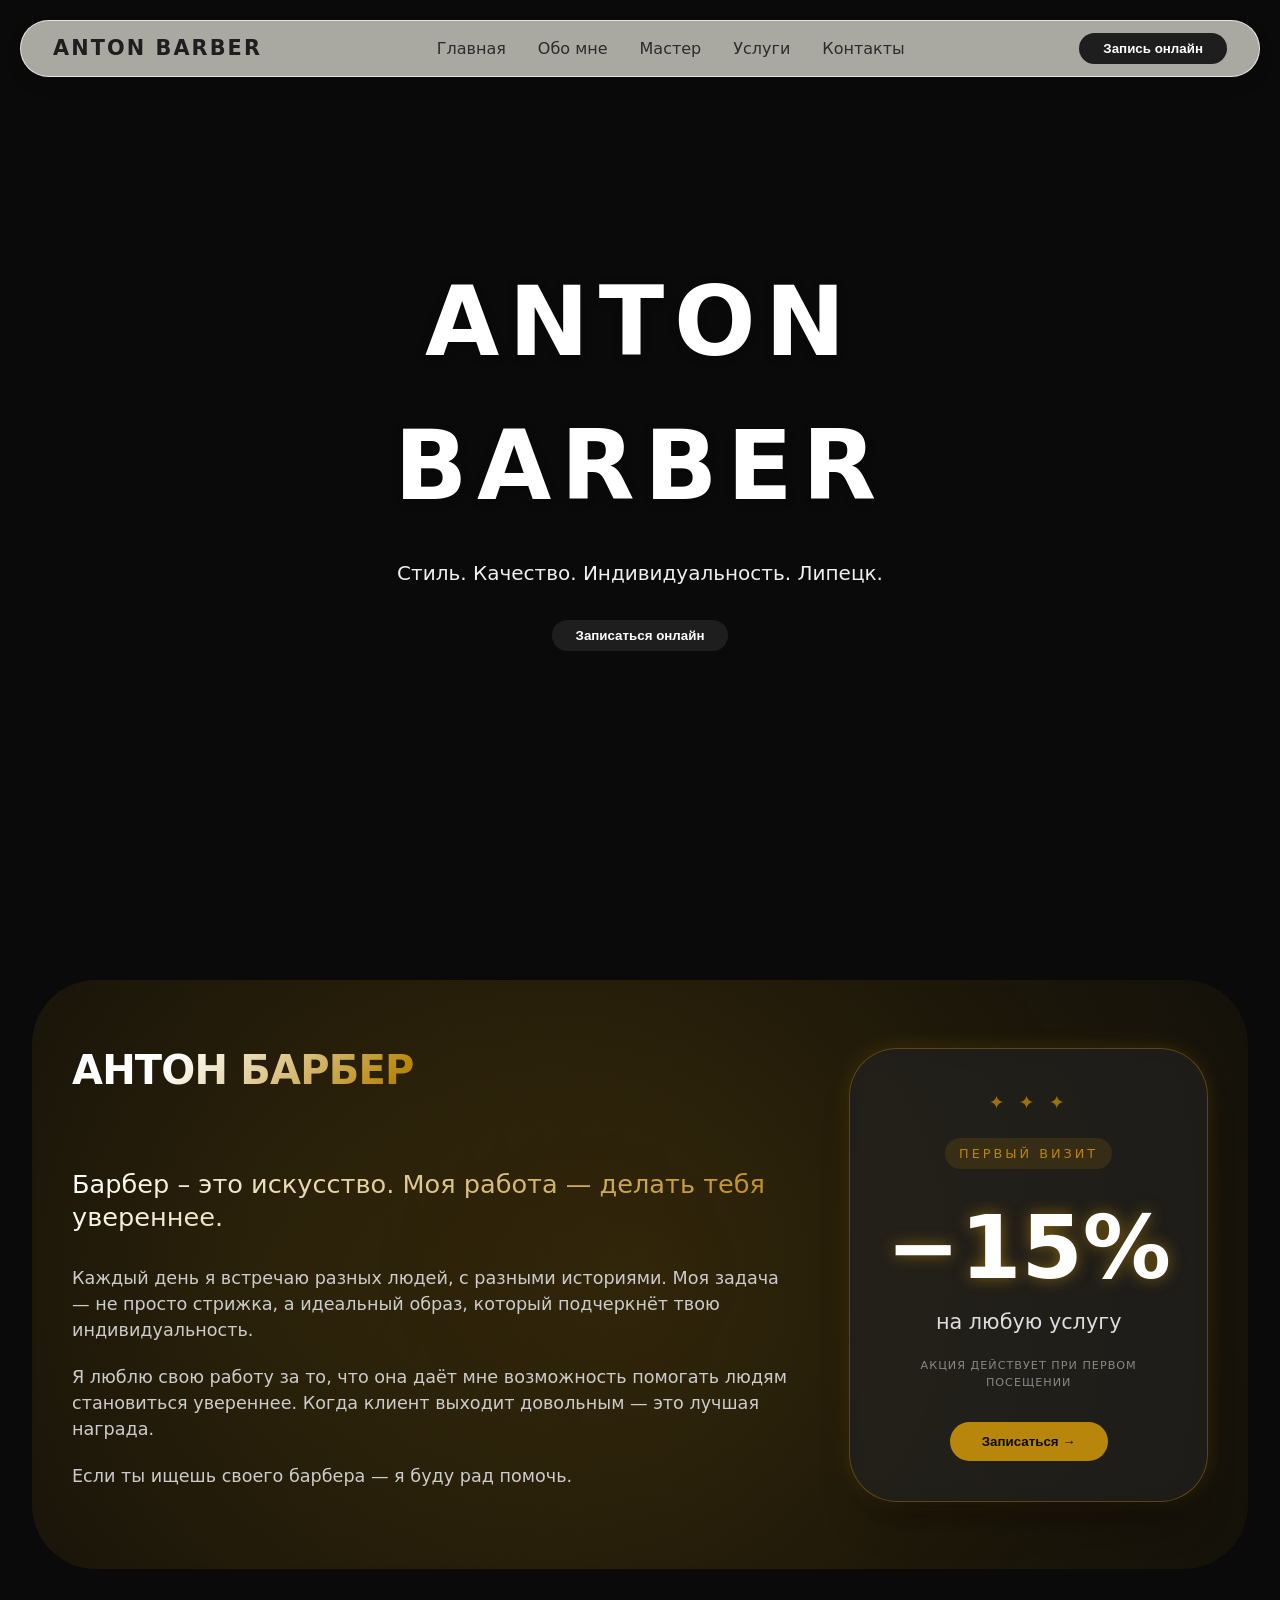
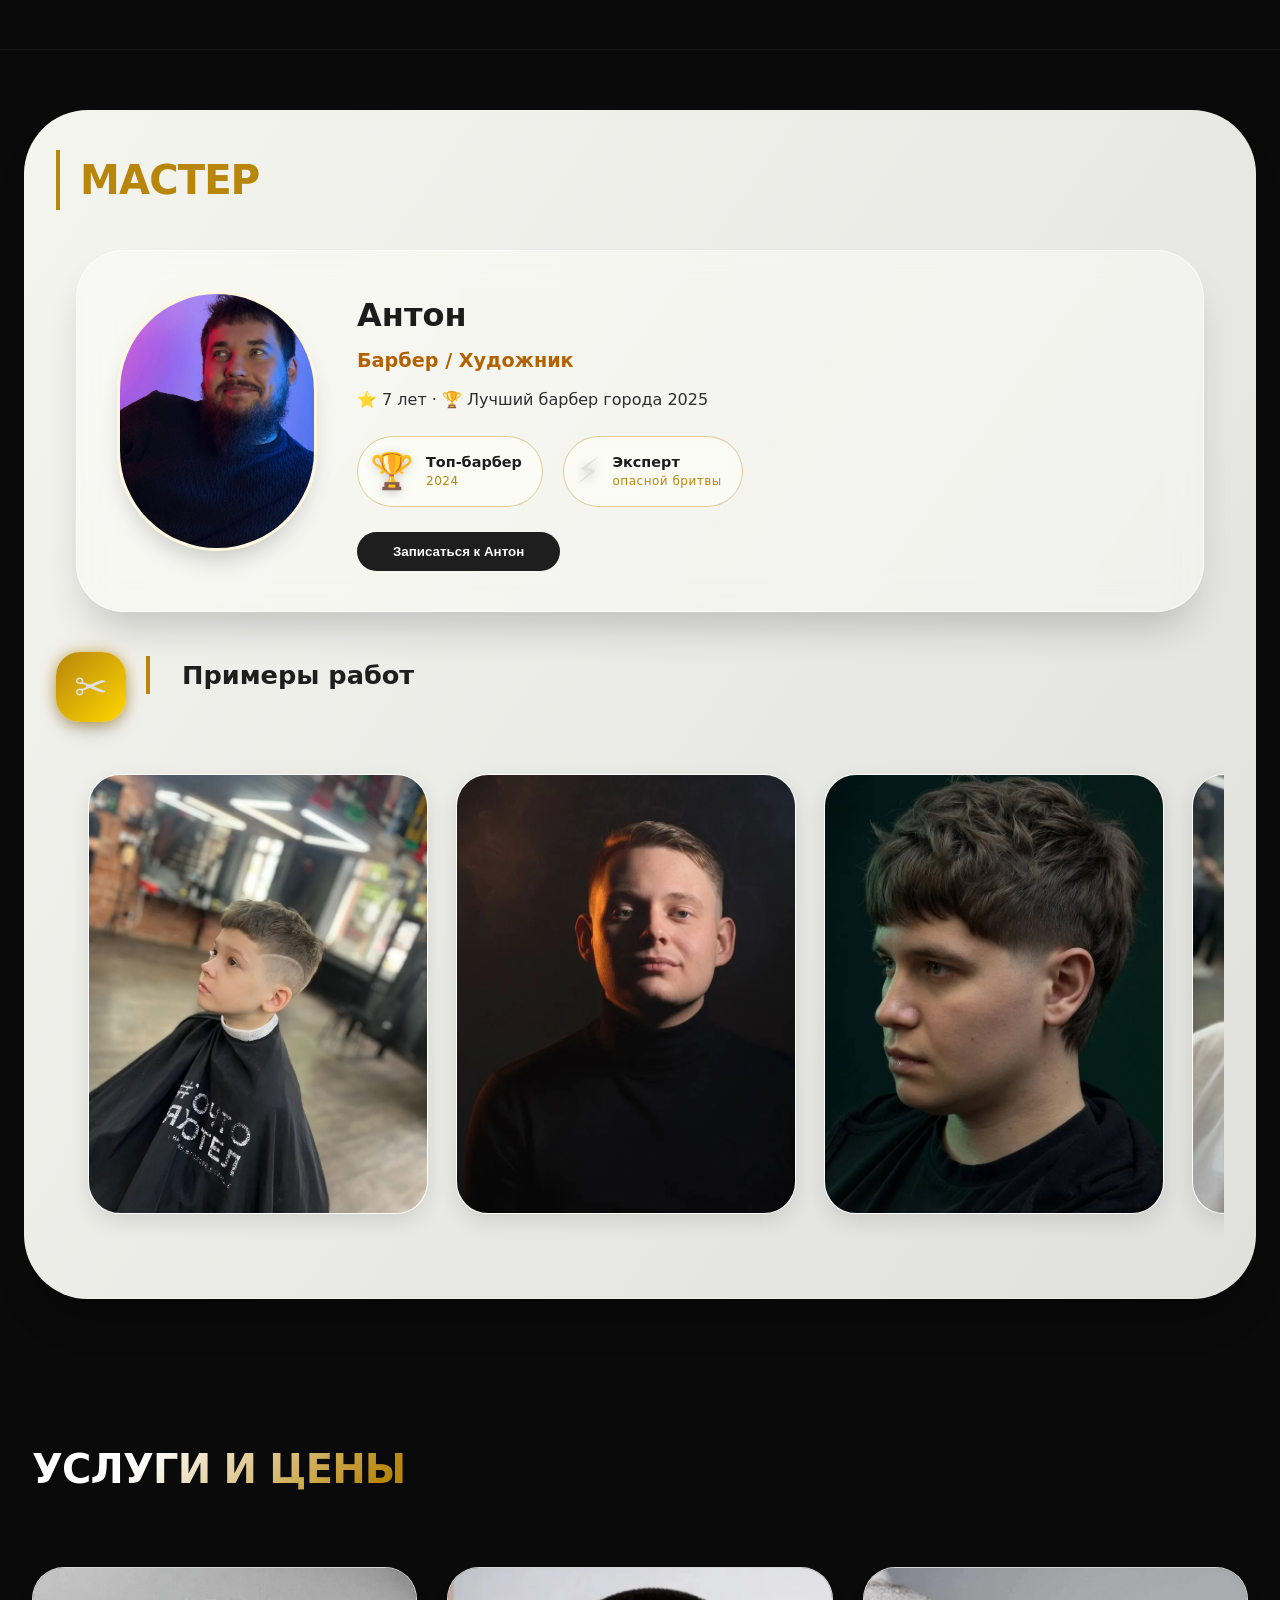
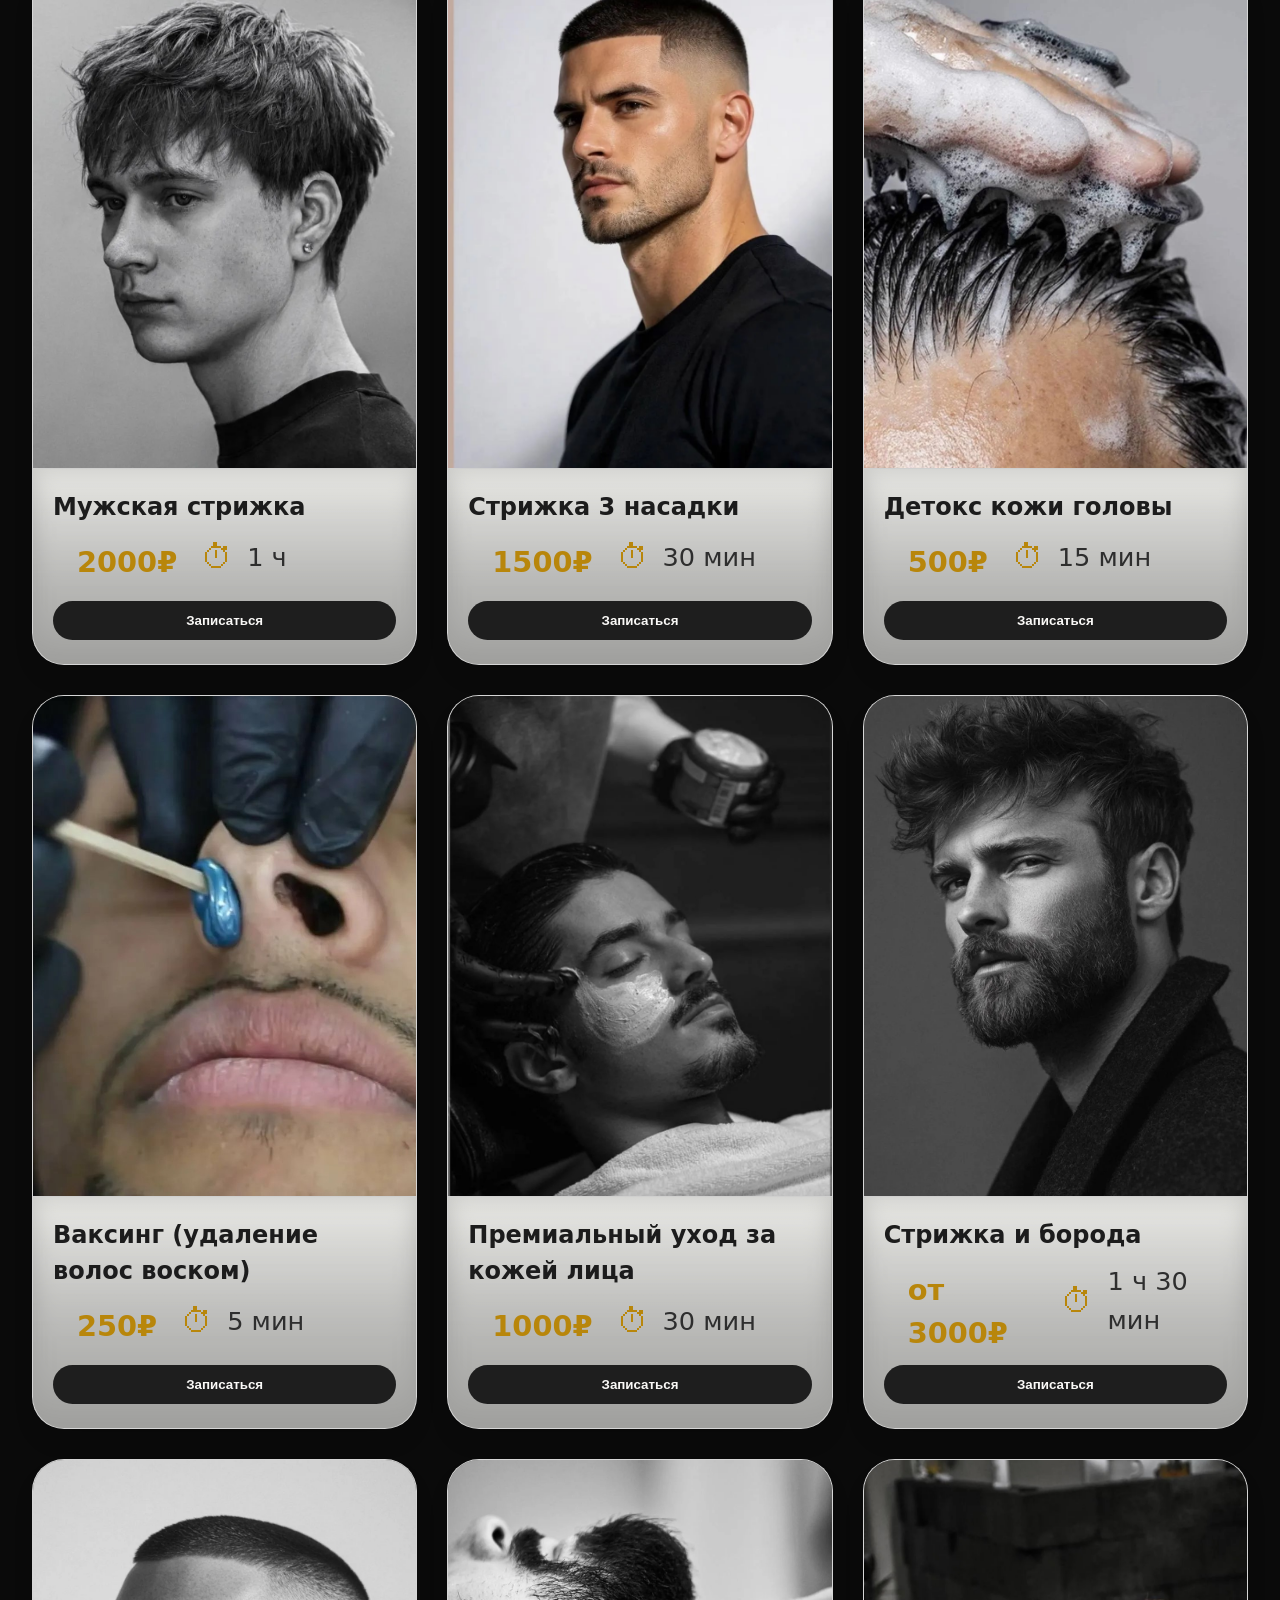
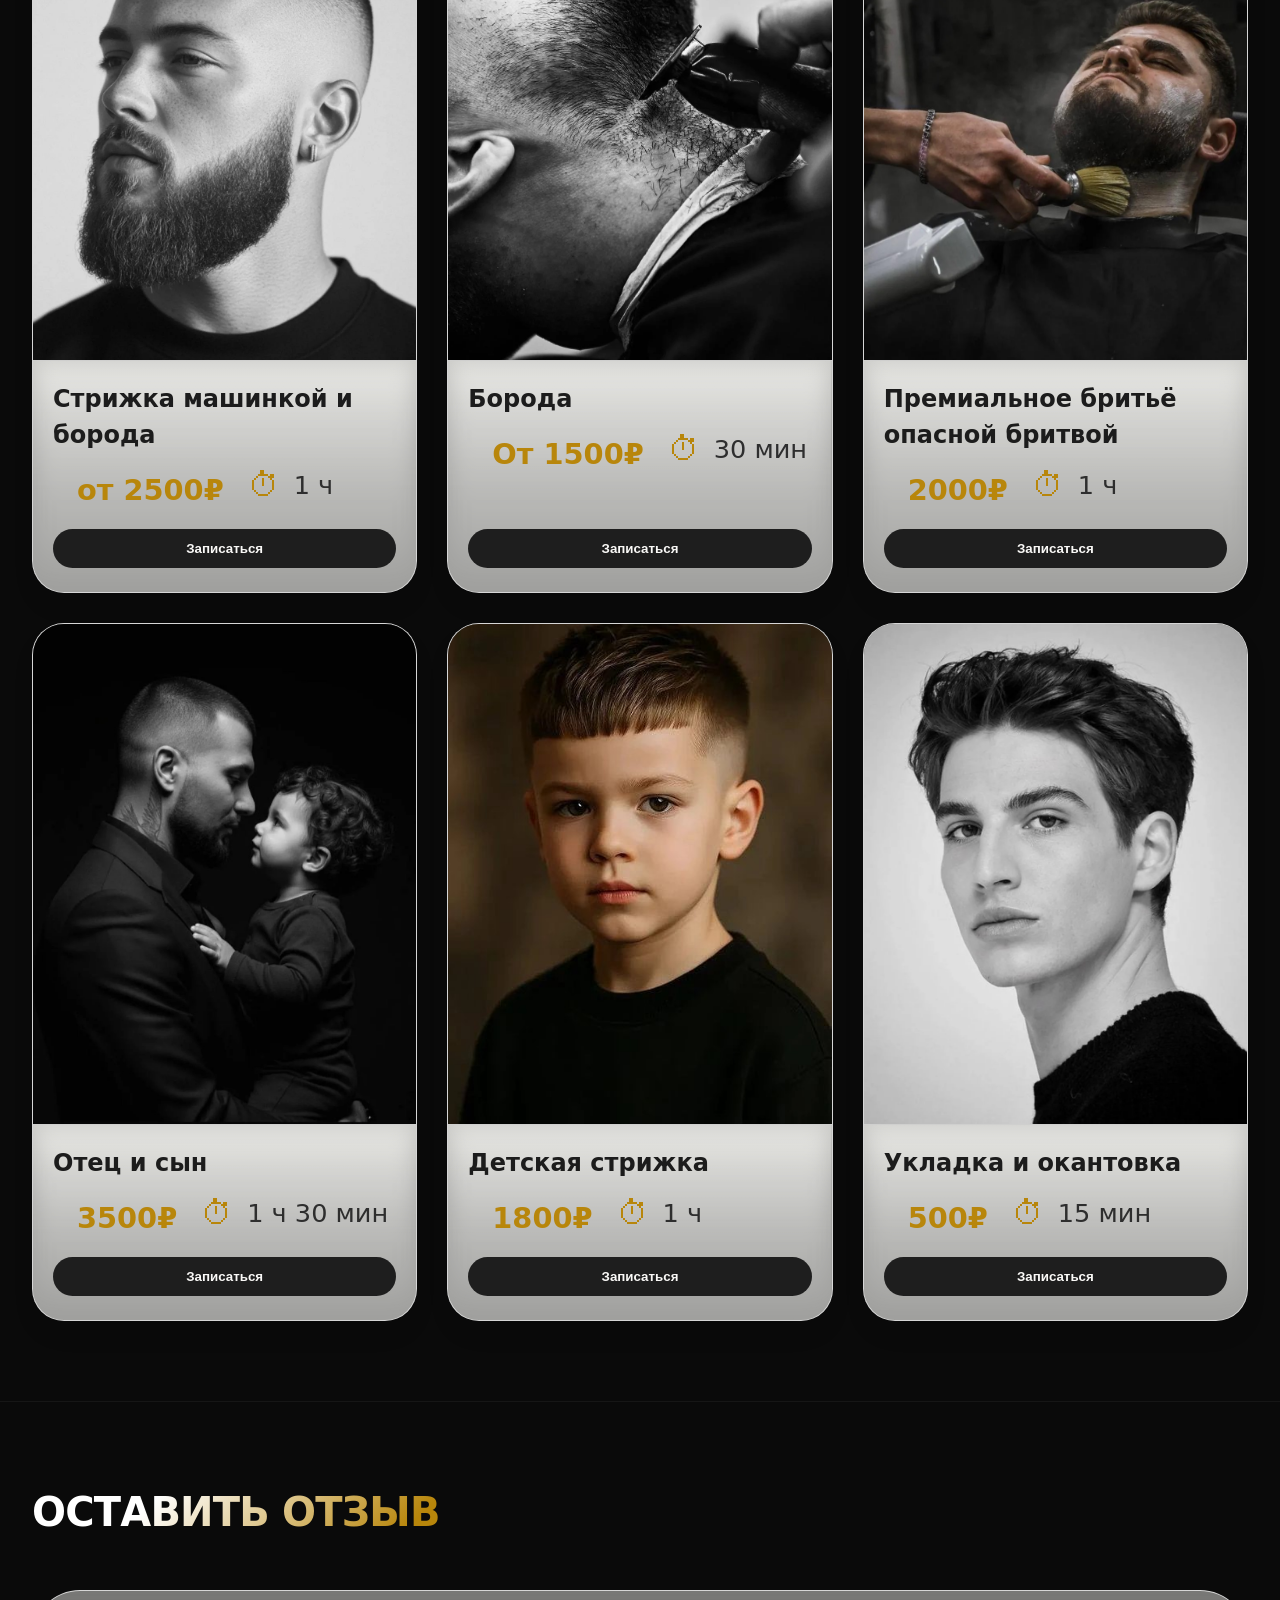
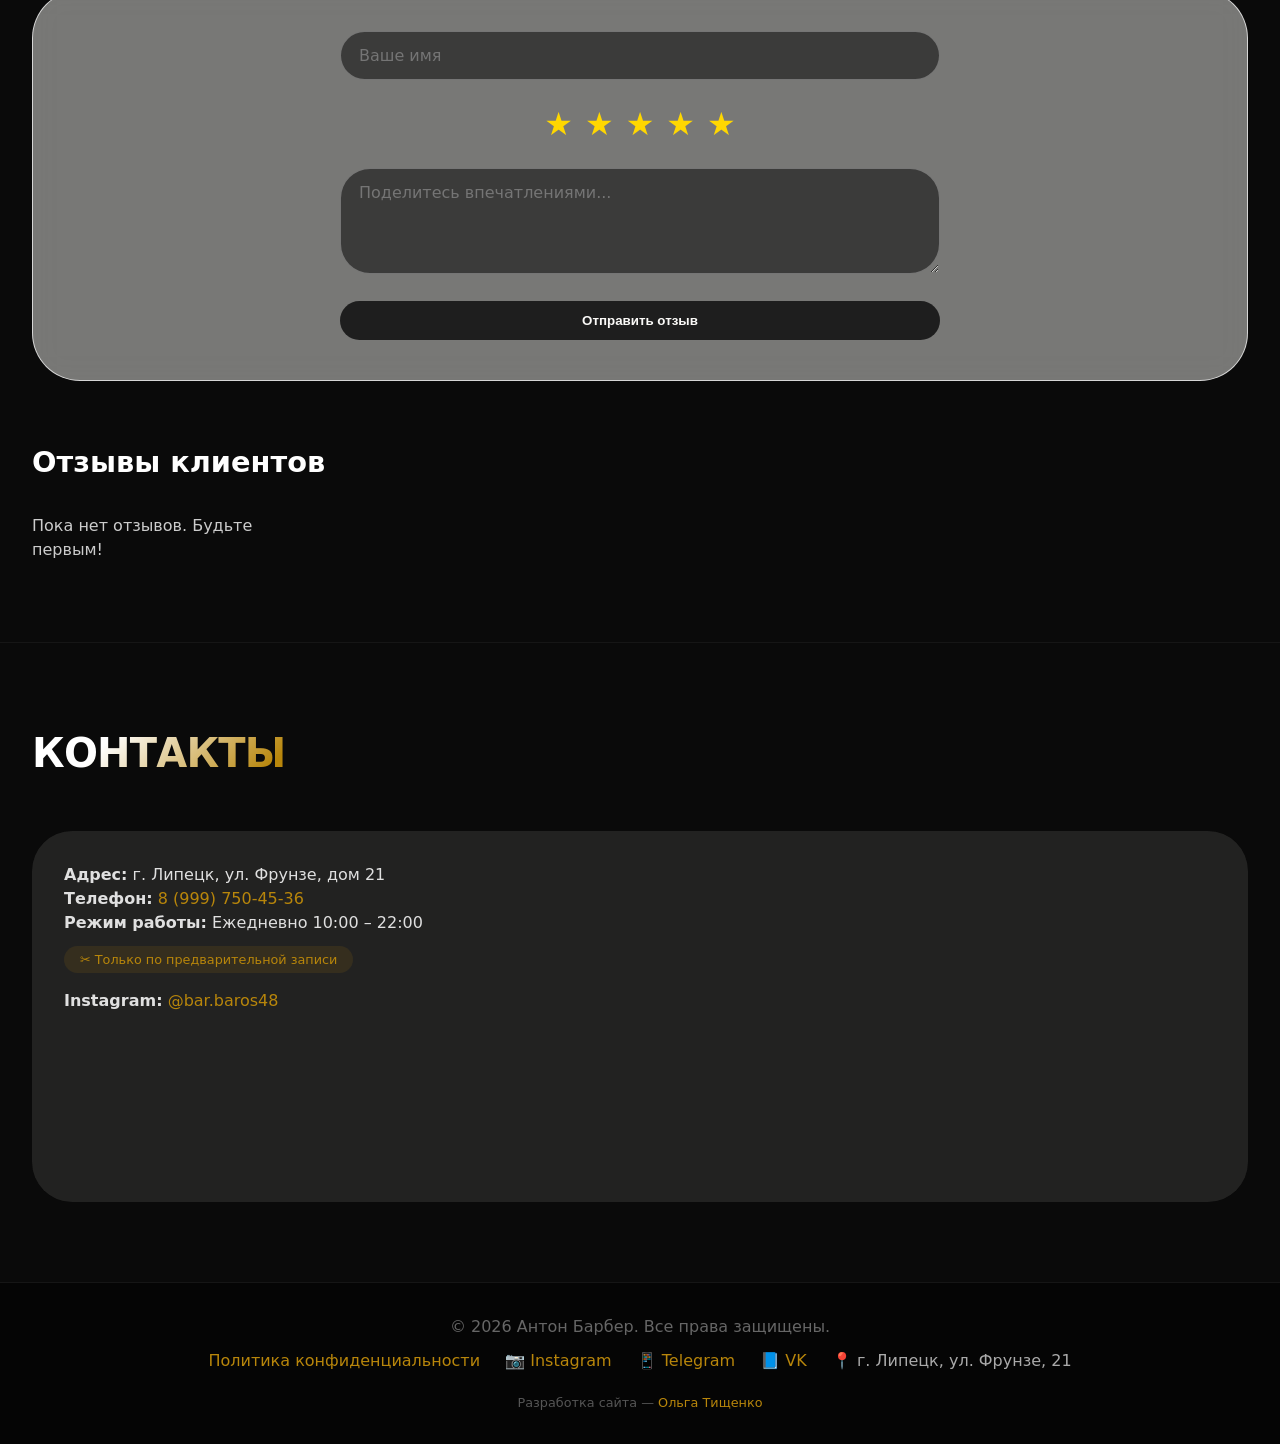
==== commit 86ae2a31: "с иконками" ====
--- a/index.html
+++ b/index.html
@@ -175,7 +175,7 @@
     <p><strong>Телефон:</strong> <a href="tel:+89997504536">8 (999) 750-45-36</a></p>
     <p><strong>Режим работы:</strong> Ежедневно 10:00 – 22:00</p>
     <p style="margin-top: -5px;">
-        <span style="display: inline-block; background: rgba(184,134,11,0.12); padding: 4px 14px; border-radius: 40px; font-size: 0.8rem; color: #b8860b;">
+        <span class="booking-note ">
             ✂️ Только по предварительной записи
         </span>
     </p>
--- a/css/style.css
+++ b/css/style.css
@@ -936,4 +936,14 @@
 .delete-review-btn:hover {
     background: #b8860b;
     color: #111;
+}
+
+.booking-note {
+    display: inline-block;
+    background: rgba(184,134,11,0.12);
+    padding: 4px 16px;
+    border-radius: 40px;
+    font-size: 0.8rem;
+    color: #b8860b;
+    margin: 16px 0;
 }
